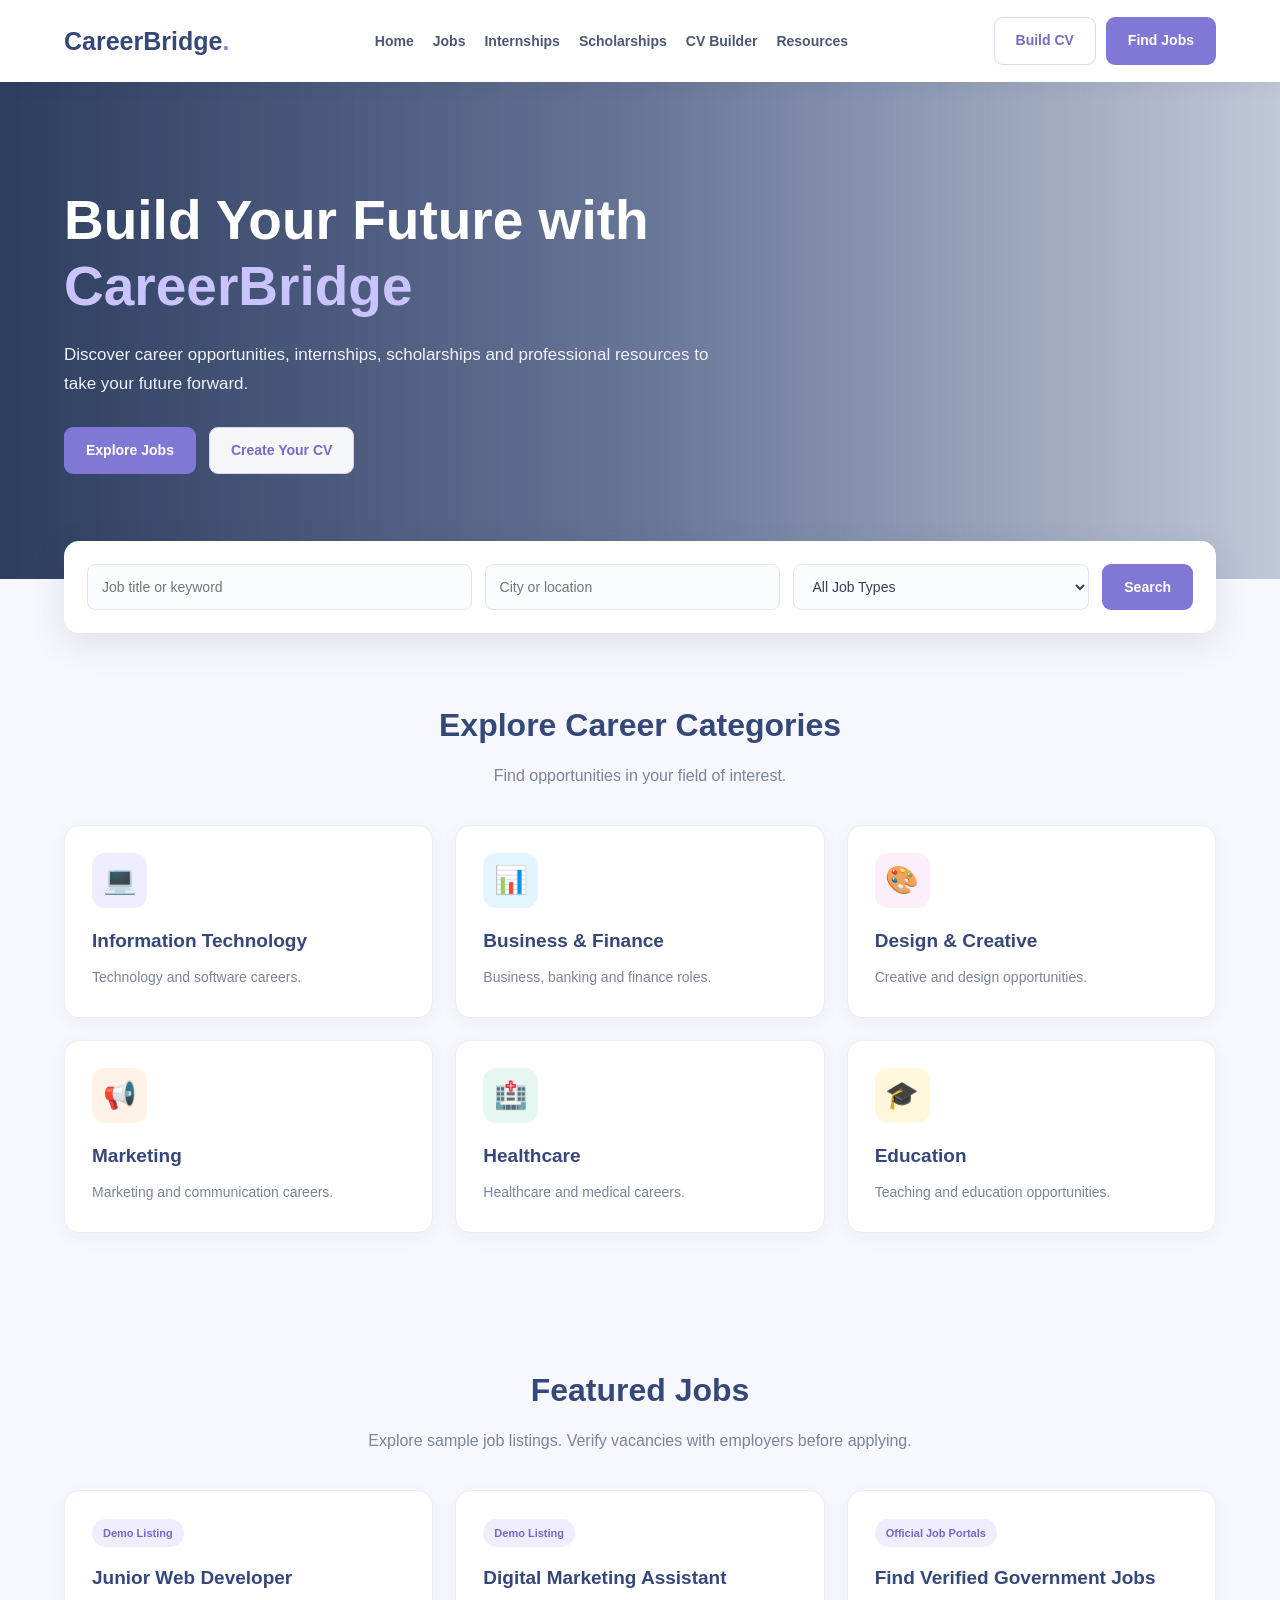
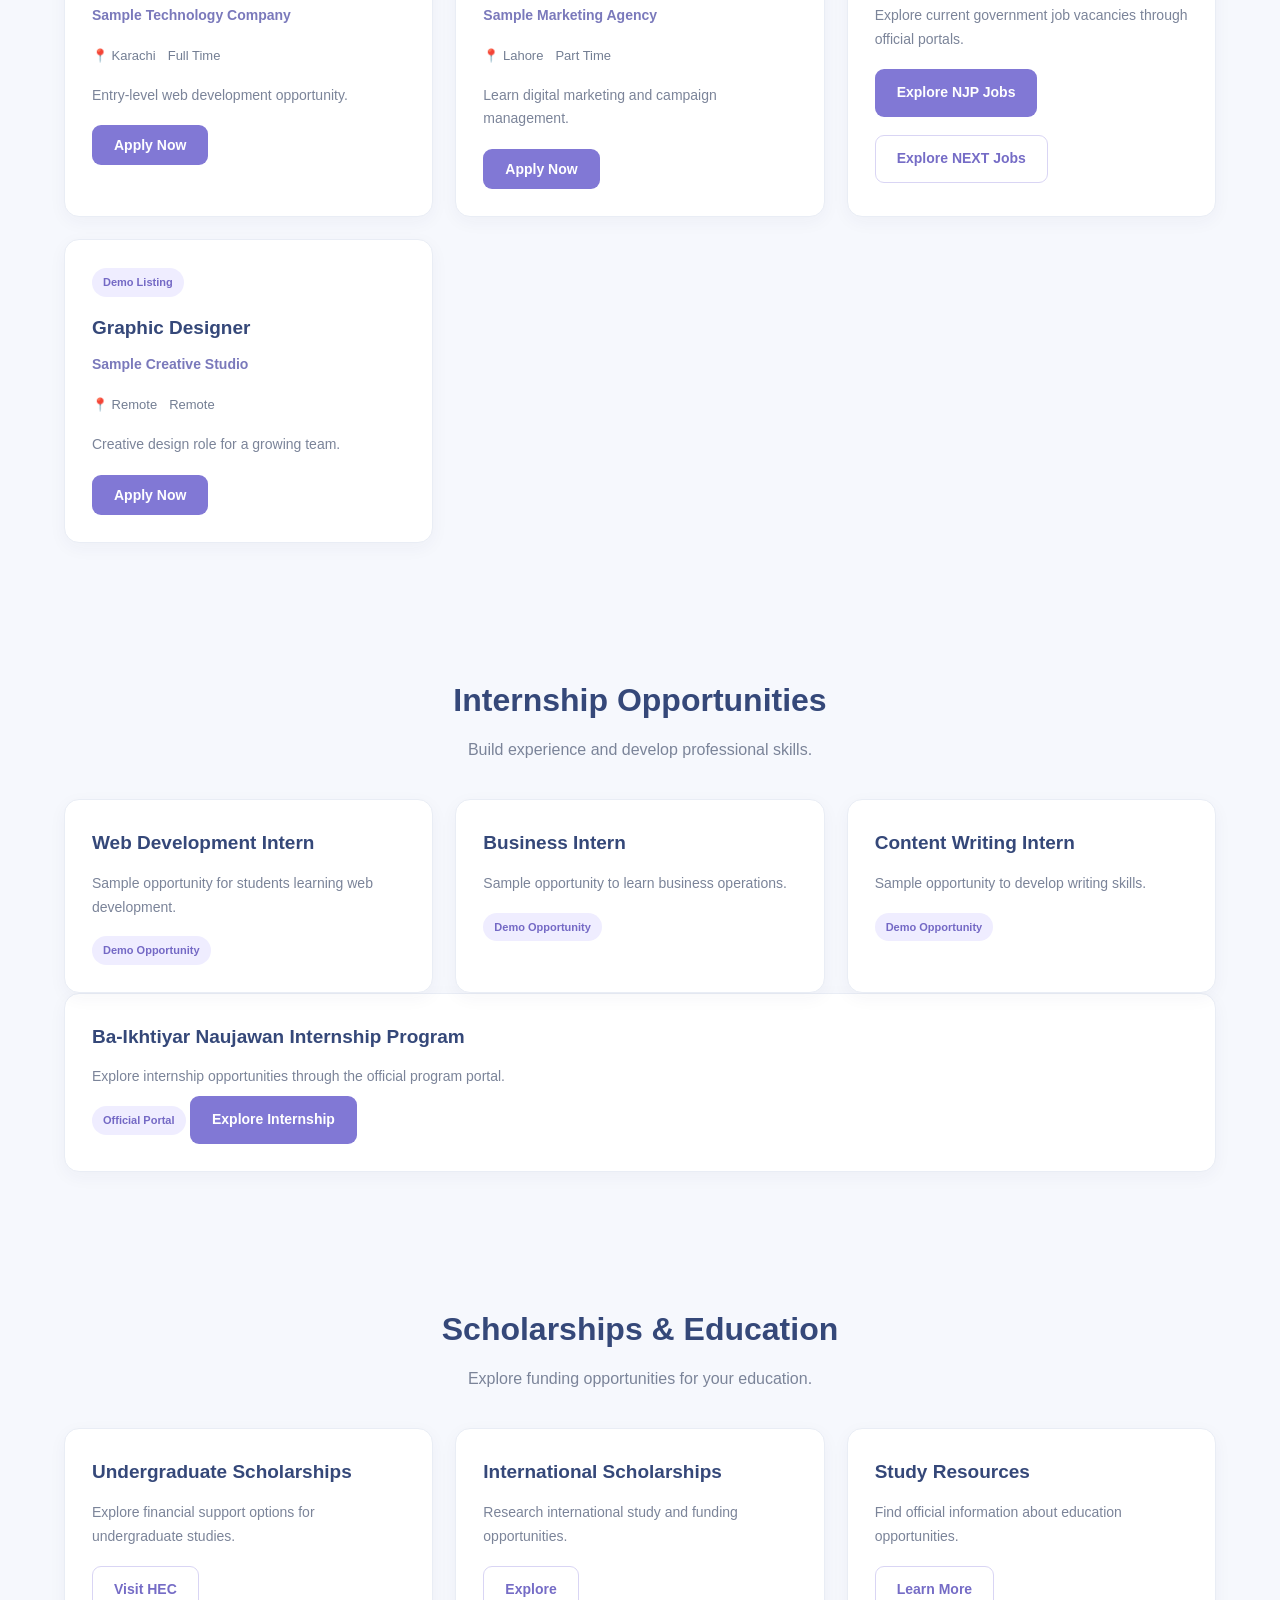
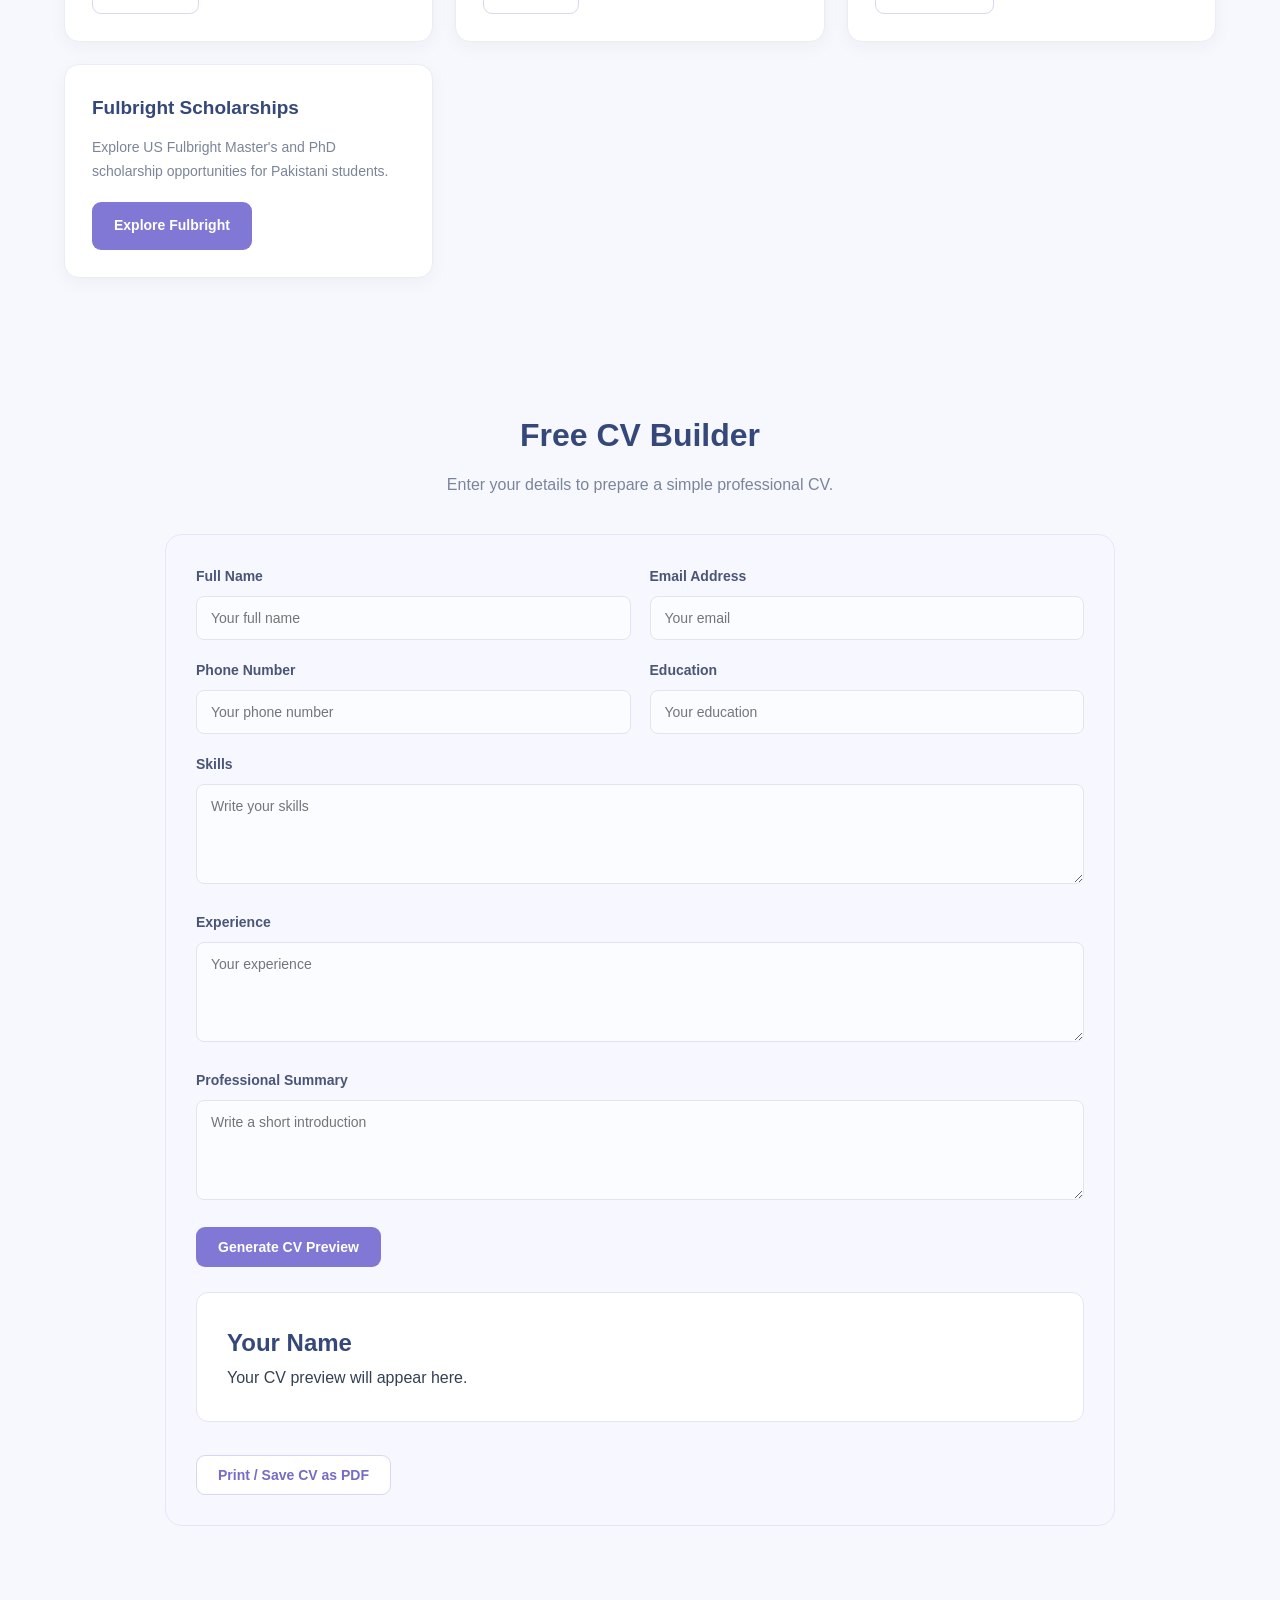
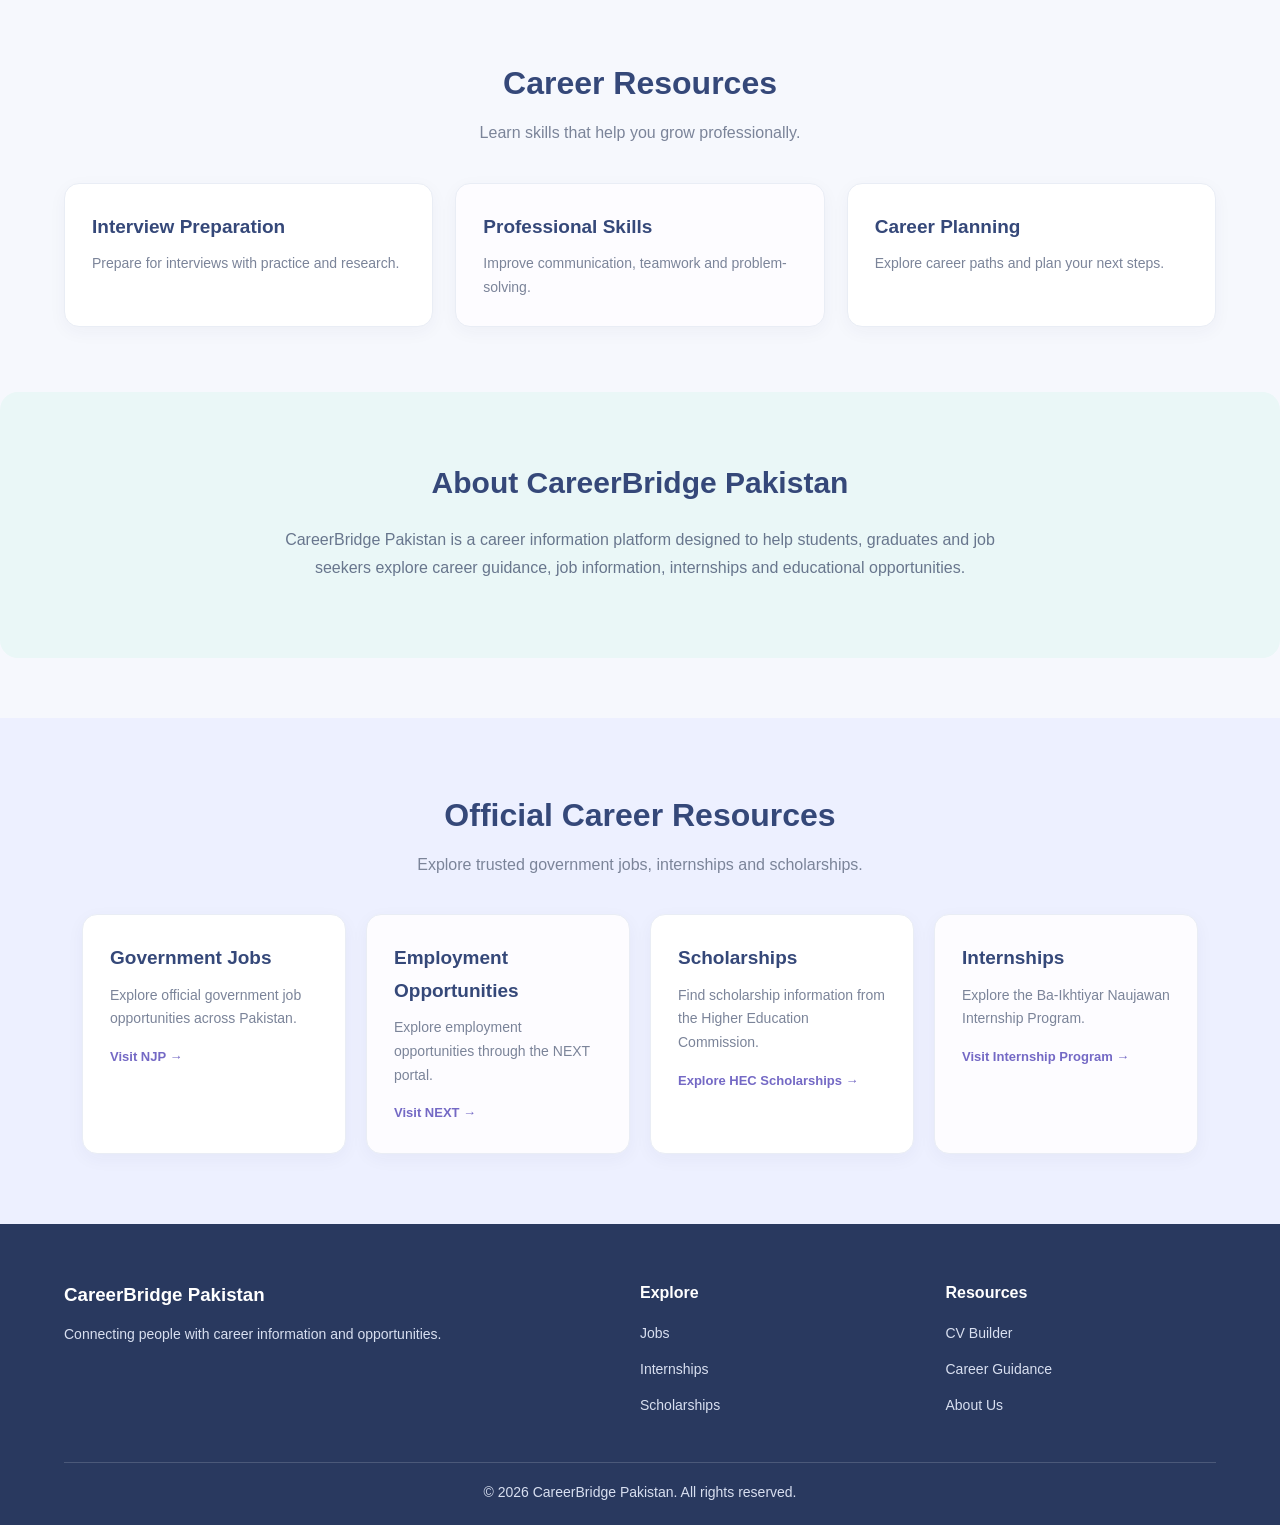
==== index.html @ 65361b35 "Add Fulbright scholarship card" ====
<!DOCTYPE html>
<html lang="en">
<head>
    <meta charset="UTF-8">
    <meta name="viewport" content="width=device-width, initial-scale=1.0">
    <meta name="description" content="CareerBridge Pakistan helps students and job seekers discover jobs, internships, scholarships and career resources.">
    <title>CareerBridge Pakistan | Build Your Future</title>
    <link rel="stylesheet" href="style.css">
</head>
<body>

    <!-- NAVBAR -->
    <header class="navbar">
        <div class="container">
            <a href="#" class="logo">CareerBridge<span>.</span></a>
            <button class="menu-toggle" type="button" aria-label="Toggle navigation">☰</button>

            <nav>
                <ul class="nav-links">
                    <li><a href="#home">Home</a></li>
                    <li><a href="#jobs">Jobs</a></li>
                    <li><a href="#internships">Internships</a></li>
                    <li><a href="#scholarships">Scholarships</a></li>
                    <li><a href="#cv">CV Builder</a></li>
                    <li><a href="#resources">Resources</a></li>
                </ul>
            </nav>

            <div class="nav-buttons">
                <a href="#cv" class="btn btn-outline">Build CV</a>
                <a href="#jobs" class="btn btn-primary">Find Jobs</a>
            </div>
        </div>
    </header>

    <main>
        <!-- HERO -->
        <section class="hero" id="home">
            <div class="container">
                <h1>Build Your Future with <span>CareerBridge</span></h1>
                <p>
                    Discover career opportunities, internships, scholarships
                    and professional resources to take your future forward.
                </p>
                <div class="hero-buttons">
                    <a href="#jobs" class="btn btn-primary">Explore Jobs</a>
                    <a href="#cv" class="btn btn-outline">Create Your CV</a>
                </div>
            </div>
        </section>

        <!-- SEARCH -->
        <section class="search-section">
            <div class="container">
                <form class="search-box" id="jobSearchForm">
                    <input type="text" id="jobSearch" placeholder="Job title or keyword">
                    <input type="text" id="locationSearch" placeholder="City or location">
                    <select id="jobType">
                        <option value="">All Job Types</option>
                        <option value="Full Time">Full Time</option>
                        <option value="Part Time">Part Time</option>
                        <option value="Remote">Remote</option>
                        <option value="Internship">Internship</option>
                    </select>
                    <button type="submit" class="btn btn-primary">Search</button>
                </form>
            </div>
        </section>

        <!-- CATEGORIES -->
        <section class="section" id="categories">
            <div class="container">
                <div class="section-title">
                    <h2>Explore Career Categories</h2>
                    <p>Find opportunities in your field of interest.</p>
                </div>
                <div class="category-grid">
                    <div class="card category-card">
                        <div class="card-icon">💻</div>
                        <h3>Information Technology</h3>
                        <p>Technology and software careers.</p>
                    </div>
                    <div class="card category-card">
                        <div class="card-icon">📊</div>
                        <h3>Business &amp; Finance</h3>
                        <p>Business, banking and finance roles.</p>
                    </div>
                    <div class="card category-card">
                        <div class="card-icon">🎨</div>
                        <h3>Design &amp; Creative</h3>
                        <p>Creative and design opportunities.</p>
                    </div>
                    <div class="card category-card">
                        <div class="card-icon">📢</div>
                        <h3>Marketing</h3>
                        <p>Marketing and communication careers.</p>
                    </div>
                    <div class="card category-card">
                        <div class="card-icon">🏥</div>
                        <h3>Healthcare</h3>
                        <p>Healthcare and medical careers.</p>
                    </div>
                    <div class="card category-card">
                        <div class="card-icon">🎓</div>
                        <h3>Education</h3>
                        <p>Teaching and education opportunities.</p>
                    </div>
                </div>
            </div>
        </section>

        <!-- JOBS -->
        <section class="section" id="jobs">
            <div class="container">
                <div class="section-title">
                    <h2>Featured Jobs</h2>
                    <p>Explore sample job listings. Verify vacancies with employers before applying.</p>
                </div>
                <div class="jobs-grid" id="jobsGrid">
                    <article class="job-card">
                        <span class="job-tag">Demo Listing</span>
                        <h3>Junior Web Developer</h3>
                        <p class="job-company">Sample Technology Company</p>
                        <div class="job-details">
                            <span>📍 Karachi</span>
                            <span>Full Time</span>
                        </div>
                        <p>Entry-level web development opportunity.</p>
                        <button class="btn btn-primary apply-btn" type="button" data-job="Junior Web Developer">Apply Now</button>
                    </article>

                    <article class="job-card">
                        <span class="job-tag">Demo Listing</span>
                        <h3>Digital Marketing Assistant</h3>
                        <p class="job-company">Sample Marketing Agency</p>
                        <div class="job-details">
                            <span>📍 Lahore</span>
                            <span>Part Time</span>
                        </div>
                        <p>Learn digital marketing and campaign management.</p>
                        <button class="btn btn-primary apply-btn" type="button" data-job="Digital Marketing Assistant">Apply Now</button>
                    </article>
<article class="job-card">
    <span class="job-tag">Official Job Portals</span>
    <h3>Find Verified Government Jobs</h3>
    <p>Explore current government job vacancies through official portals.</p>
    <a href="https://njp.gov.pk/" target="_blank" rel="noopener noreferrer" class="btn btn-primary">Explore NJP Jobs</a>
    <a href="https://jobs.gov.pk/" target="_blank" rel="noopener noreferrer" class="btn btn-outline">Explore NEXT Jobs</a>
</article>
                    <article class="job-card">
                        <span class="job-tag">Demo Listing</span>
                        <h3>Graphic Designer</h3>
                        <p class="job-company">Sample Creative Studio</p>
                        <div class="job-details">
                            <span>📍 Remote</span>
                            <span>Remote</span>
                        </div>
                        <p>Creative design role for a growing team.</p>
                        <button class="btn btn-primary apply-btn" type="button" data-job="Graphic Designer">Apply Now</button>
                    </article>
                </div>
            </div>
        </section>

        <!-- INTERNSHIPS -->
        <section class="section" id="internships">
            <div class="container">
                <div class="section-title">
                    <h2>Internship Opportunities</h2>
                    <p>Build experience and develop professional skills.</p>
                </div>
                <div class="internship-grid">
                    <article class="internship-card">
                        <h3>Web Development Intern</h3>
                        <p>Sample opportunity for students learning web development.</p>
                        <span class="job-tag">Demo Opportunity</span>
                    </article>
                    <article class="internship-card">
                        <h3>Business Intern</h3>
                        <p>Sample opportunity to learn business operations.</p>
                        <span class="job-tag">Demo Opportunity</span>
                    </article>
                    <article class="internship-card">
                        <h3>Content Writing Intern</h3>
                        <p>Sample opportunity to develop writing skills.</p>
                        <span class="job-tag">Demo Opportunity</span>
                    </article>
                </div>
                <article class="internship-card">
    <h3>Ba-Ikhtiyar Naujawan Internship Program</h3>
    <p>Explore internship opportunities through the official program portal.</p>
    <span class="job-tag">Official Portal</span>
    <a href="https://bnip.gov.pk/" target="_blank" rel="noopener noreferrer" class="btn btn-primary">Explore Internship</a>
</article>
            </div>
        </section>

        <!-- SCHOLARSHIPS -->
        <section class="section" id="scholarships">
            <div class="container">
                <div class="section-title">
                    <h2>Scholarships &amp; Education</h2>
                    <p>Explore funding opportunities for your education.</p>
                </div>
                <div class="scholarship-grid">
                    <article class="scholarship-card">
                        <h3>Undergraduate Scholarships</h3>
                        <p>Explore financial support options for undergraduate studies.</p>
                        <a href="https://www.hec.gov.pk/english/scholarships/Pages/default.aspx" target="_blank" rel="noopener noreferrer" class="btn btn-outline">Visit HEC</a>
                    </article>
                    <article class="scholarship-card">
                        <h3>International Scholarships</h3>
                        <p>Research international study and funding opportunities.</p>
                        <a href="https://www.studyinjapan.go.jp/" target="_blank" rel="noopener noreferrer" class="btn btn-outline">Explore</a>
                    </article>
                    <article class="scholarship-card">
                        <h3>Study Resources</h3>
                        <p>Find official information about education opportunities.</p>
                        <a href="https://www.britishcouncil.pk/" target="_blank" rel="noopener noreferrer" class="btn btn-outline">Learn More</a>
                    </article>
                    <article class="scholarship-card">
    <h3>Fulbright Scholarships</h3>
    <p>Explore US Fulbright Master's and PhD scholarship opportunities for Pakistani students.</p>
    <a href="https://usefp.org/" target="_blank" rel="noopener noreferrer" class="btn btn-primary">Explore Fulbright</a>
</article>
                </div>
            </div>
        </section>

        <!-- CV BUILDER -->
        <section class="section" id="cv">
            <div class="container">
                <div class="section-title">
                    <h2>Free CV Builder</h2>
                    <p>Enter your details to prepare a simple professional CV.</p>
                </div>
                <div class="cv-builder">
                    <form id="cvForm" class="cv-form">
                        <div class="form-group">
                            <label for="cvName">Full Name</label>
                            <input type="text" id="cvName" placeholder="Your full name">
                        </div>
                        <div class="form-group">
                            <label for="cvEmail">Email Address</label>
                            <input type="email" id="cvEmail" placeholder="Your email">
                        </div>
                        <div class="form-group">
                            <label for="cvPhone">Phone Number</label>
                            <input type="tel" id="cvPhone" placeholder="Your phone number">
                        </div>
                        <div class="form-group">
                            <label for="cvEducation">Education</label>
                            <input type="text" id="cvEducation" placeholder="Your education">
                        </div>
                        <div class="form-group full-width">
                            <label for="cvSkills">Skills</label>
                            <textarea id="cvSkills" placeholder="Write your skills"></textarea>
                        </div>
                        <div class="form-group full-width">
                            <label for="cvExperience">Experience</label>
                            <textarea id="cvExperience" placeholder="Your experience"></textarea>
                        </div>
                        <div class="form-group full-width">
                            <label for="cvSummary">Professional Summary</label>
                            <textarea id="cvSummary" placeholder="Write a short introduction"></textarea>
                        </div>
                        <div class="form-group full-width">
                            <button type="submit" class="btn btn-primary">Generate CV Preview</button>
                        </div>
                    </form>

                    <div class="cv-preview" id="cvPreview">
                        <h2>Your Name</h2>
                        <p>Your CV preview will appear here.</p>
                    </div>
                    <button type="button" class="btn btn-outline" id="printCV">Print / Save CV as PDF</button>
                </div>
            </div>
        </section>

        <!-- CAREER RESOURCES -->
        <section class="section" id="resources">
            <div class="container">
                <div class="section-title">
                    <h2>Career Resources</h2>
                    <p>Learn skills that help you grow professionally.</p>
                </div>
                <div class="resource-grid">
                    <article class="resource-card">
                        <h3>Interview Preparation</h3>
                        <p>Prepare for interviews with practice and research.</p>
                    </article>
                    <article class="resource-card">
                        <h3>Professional Skills</h3>
                        <p>Improve communication, teamwork and problem-solving.</p>
                    </article>
                    <article class="resource-card">
                        <h3>Career Planning</h3>
                        <p>Explore career paths and plan your next steps.</p>
                    </article>
                </div>
            </div>
        </section>

        <!-- ABOUT -->
        <section class="section about-section" id="about">
            <div class="container">
                <div class="about-content">
                    <h2>About CareerBridge Pakistan</h2>
                    <p>
                        CareerBridge Pakistan is a career information platform
                        designed to help students, graduates and job seekers
                        explore career guidance, job information, internships
                        and educational opportunities.
                    </p>
                </div>
            </div>
        </section>

        <!-- OFFICIAL CAREER RESOURCES -->
        <section class="section official-resources" id="official-resources">
            <div class="container">
                <div class="section-title">
                    <h2>Official Career Resources</h2>
                    <p>Explore trusted government jobs, internships and scholarships.</p>
                </div>
                <div class="resources-grid">
                    <article class="resource-card">
                        <h3>Government Jobs</h3>
                        <p>Explore official government job opportunities across Pakistan.</p>
                        <a href="https://njp.gov.pk/" target="_blank" rel="noopener noreferrer">Visit NJP →</a>
                    </article>
                    <article class="resource-card">
                        <h3>Employment Opportunities</h3>
                        <p>Explore employment opportunities through the NEXT portal.</p>
                        <a href="https://jobs.gov.pk/" target="_blank" rel="noopener noreferrer">Visit NEXT →</a>
                    </article>
                    <article class="resource-card">
                        <h3>Scholarships</h3>
                        <p>Find scholarship information from the Higher Education Commission.</p>
                        <a href="https://www.hec.gov.pk/english/scholarships/Pages/default.aspx" target="_blank" rel="noopener noreferrer">Explore HEC Scholarships →</a>
                    </article>
                    <article class="resource-card">
                        <h3>Internships</h3>
                        <p>Explore the Ba-Ikhtiyar Naujawan Internship Program.</p>
                        <a href="https://bnip.gov.pk/" target="_blank" rel="noopener noreferrer">Visit Internship Program →</a>
                    </article>
                </div>
            </div>
        </section>
    </main>

    <!-- APPLICATION MODAL -->
    <div class="modal" id="applicationModal">
        <div class="modal-content">
            <button class="modal-close" id="closeModal" type="button" aria-label="Close">&times;</button>
            <h2>Job Application</h2>
            <p id="selectedJob">Selected position</p>
            <form id="applicationForm">
                <div class="form-group">
                    <label for="applicantName">Your Name</label>
                    <input type="text" id="applicantName" required>
                </div>
                <div class="form-group">
                    <label for="applicantEmail">Email Address</label>
                    <input type="email" id="applicantEmail" required>
                </div>
                <button type="submit" class="btn btn-primary">Submit Demo Application</button>
            </form>
            <p id="applicationMessage"></p>
        </div>
    </div>

    <!-- FOOTER -->
    <footer class="footer">
        <div class="container">
            <div class="footer-grid">
                <div>
                    <h3>CareerBridge Pakistan</h3>
                    <p>Connecting people with career information and opportunities.</p>
                </div>
                <div>
                    <h4>Explore</h4>
                    <ul class="footer-links">
                        <li><a href="#jobs">Jobs</a></li>
                        <li><a href="#internships">Internships</a></li>
                        <li><a href="#scholarships">Scholarships</a></li>
                    </ul>
                </div>
                <div>
                    <h4>Resources</h4>
                    <ul class="footer-links">
                        <li><a href="#cv">CV Builder</a></li>
                        <li><a href="#resources">Career Guidance</a></li>
                        <li><a href="#about">About Us</a></li>
                    </ul>
                </div>
            </div>
            <div class="footer-bottom">
                <p>&copy; 2026 CareerBridge Pakistan. All rights reserved.</p>
            </div>
        </div>
    </footer>

    <script src="script.js"></script>
</body>
</html>
---- style.css ----
/* =====================================
   CAREERBRIDGE PAKISTAN
   PROFESSIONAL WEBSITE DESIGN
===================================== */

* {
    margin: 0;
    padding: 0;
    box-sizing: border-box;
}

html {
    scroll-behavior: smooth;
}

body {
    font-family: Arial, Helvetica, sans-serif;
    background: #f6f8fd;
    color: #344054;
    line-height: 1.7;
}

a {
    text-decoration: none;
}

.container {
    width: 90%;
    max-width: 1180px;
    margin: auto;
}

/* NAVIGATION */

.navbar {
    background: #ffffff;
    padding: 17px 0;
    box-shadow: 0 3px 18px rgba(40, 55, 90, 0.07);
    position: sticky;
    top: 0;
    z-index: 100;
}

.navbar .container {
    display: flex;
    align-items: center;
    justify-content: space-between;
    gap: 20px;
}

.logo {
    color: #354879;
    font-size: 25px;
    font-weight: 800;
    white-space: nowrap;
}

.logo span {
    color: #8b83df;
}

.nav-links {
    display: flex;
    align-items: center;
    list-style: none;
    gap: 19px;
}

.nav-links a {
    color: #4b5875;
    font-size: 14px;
    font-weight: 600;
}

.nav-links a:hover {
    color: #8176d5;
}

.nav-buttons {
    display: flex;
    gap: 10px;
}

.menu-toggle {
    display: none;
    border: none;
    background: #efedff;
    color: #514c9a;
    padding: 9px 13px;
    border-radius: 8px;
    font-size: 22px;
}

/* BUTTONS */

.btn {
    display: inline-block;
    padding: 11px 21px;
    border-radius: 9px;
    font-size: 14px;
    font-weight: 700;
    cursor: pointer;
    border: 1px solid transparent;
    transition: 0.25s;
}

.btn-primary {
    background: #8178d5;
    color: white;
}

.btn-primary:hover {
    background: #6d63bd;
    transform: translateY(-2px);
}

.btn-outline {
    background: white;
    color: #756cc6;
    border-color: #d9d5f4;
}

.btn-outline:hover {
    background: #f0efff;
}

/* HERO WITH PHOTO */

.hero {
    padding: 105px 0;
    background:
        linear-gradient(90deg,
        rgba(25, 43, 79, 0.91),
        rgba(48, 66, 112, 0.72),
        rgba(70, 89, 132, 0.30)),
        url("https://images.unsplash.com/photo-1521737711867-e3b97375f902?auto=format&fit=crop&w=1800&q=85");

    background-size: cover;
    background-position: center;
    color: white;
}

.hero .container {
    text-align: left;
}

.hero h1 {
    max-width: 720px;
    color: white;
    font-size: clamp(34px, 5vw, 55px);
    line-height: 1.2;
    margin-bottom: 22px;
}

.hero h1 span {
    color: #c9c4ff;
}

.hero p {
    max-width: 650px;
    color: #f0f2fa;
    font-size: 17px;
    margin-bottom: 28px;
}

.hero-buttons {
    display: flex;
    flex-wrap: wrap;
    gap: 13px;
}

.hero-buttons .btn-outline {
    background: rgba(255,255,255,0.95);
}

/* SEARCH BAR */

.search-section {
    position: relative;
    z-index: 2;
    margin-top: -38px;
}

.search-box {
    background: white;
    padding: 23px;
    border-radius: 15px;
    display: grid;
    grid-template-columns: 1.3fr 1fr 1fr auto;
    gap: 13px;
    box-shadow: 0 10px 35px rgba(40, 55, 90, 0.12);
}

.search-box input,
.search-box select {
    min-width: 0;
}

input,
select,
textarea {
    width: 100%;
    padding: 13px 14px;
    border: 1px solid #e0e5ef;
    border-radius: 8px;
    background: #fbfcff;
    color: #344054;
    font-size: 14px;
    font-family: inherit;
}

input:focus,
select:focus,
textarea:focus {
    outline: none;
    border-color: #9188dc;
    box-shadow: 0 0 0 3px #eeedff;
}

/* GENERAL SECTIONS */

.section {
    padding: 65px 0;
}

.section-title {
    text-align: center;
    margin-bottom: 36px;
}

.section-title h2 {
    color: #354879;
    font-size: 32px;
    margin-bottom: 9px;
}

.section-title p {
    color: #7b8499;
}

/* CATEGORIES */

.category-grid {
    display: grid;
    grid-template-columns: repeat(3, 1fr);
    gap: 22px;
}

.card {
    background: white;
    border: 1px solid #e9edf5;
    border-radius: 15px;
    padding: 27px;
    box-shadow: 0 5px 18px rgba(40,55,90,0.045);
    transition: 0.25s;
}

.category-card:hover,
.job-card:hover,
.internship-card:hover,
.scholarship-card:hover,
.resource-card:hover {
    transform: translateY(-5px);
    box-shadow: 0 12px 28px rgba(55, 68, 110, 0.11);
}

.card-icon {
    width: 55px;
    height: 55px;
    display: flex;
    align-items: center;
    justify-content: center;
    background: #efedff;
    border-radius: 13px;
    font-size: 27px;
    margin-bottom: 17px;
}

.category-card:nth-child(2) .card-icon {
    background: #e5f5ff;
}

.category-card:nth-child(3) .card-icon {
    background: #fceefa;
}

.category-card:nth-child(4) .card-icon {
    background: #fff2e6;
}

.category-card:nth-child(5) .card-icon {
    background: #e6f8f1;
}

.category-card:nth-child(6) .card-icon {
    background: #fff8dc;
}

.category-card h3,
.job-card h3,
.internship-card h3,
.scholarship-card h3,
.resource-card h3 {
    color: #354879;
    font-size: 19px;
    margin-bottom: 9px;
}

.category-card p,
.job-card p,
.internship-card p,
.scholarship-card p,
.resource-card p {
    color: #7b8499;
    font-size: 14px;
}

/* JOB CARDS */

.jobs-grid {
    display: grid;
    grid-template-columns: repeat(3, 1fr);
    gap: 22px;
}

.job-card,
.internship-card,
.scholarship-card,
.resource-card {
    background: white;
    border: 1px solid #e9edf5;
    border-radius: 15px;
    padding: 27px;
    box-shadow: 0 5px 18px rgba(40,55,90,0.045);
    transition: 0.25s;
}

.job-card h3 {
    margin-top: 15px;
}

.job-company {
    font-weight: bold;
    color: #7a79bb !important;
}

.job-details {
    display: flex;
    flex-wrap: wrap;
    gap: 12px;
    margin: 17px 0;
    color: #737e93;
    font-size: 13px;
}

.job-card .btn {
    margin-top: 18px;
}

.job-tag {
    display: inline-block;
    background: #efedff;
    color: #7469c5;
    padding: 5px 11px;
    border-radius: 20px;
    font-size: 11px;
    font-weight: bold;
}

/* INTERNSHIPS */

.internship-grid,
.scholarship-grid,
.resource-grid {
    display: grid;
    grid-template-columns: repeat(3, 1fr);
    gap: 22px;
}

.internship-card .job-tag {
    margin-top: 17px;
}

.internship-card h3,
.scholarship-card h3 {
    margin-bottom: 12px;
}

.scholarship-card .btn {
    margin-top: 18px;
}

/* CV BUILDER */

.cv-builder {
    max-width: 950px;
    margin: auto;
    padding: 30px;
    background: #f7f7ff;
    border: 1px solid #e7e5fa;
    border-radius: 17px;
}

.cv-form {
    display: grid;
    grid-template-columns: 1fr 1fr;
    gap: 19px;
}

.form-group {
    text-align: left;
}

.form-group label {
    display: block;
    color: #4a5675;
    font-size: 14px;
    font-weight: bold;
    margin-bottom: 7px;
}

.full-width {
    grid-column: 1 / -1;
}

.cv-form textarea {
    min-height: 100px;
    resize: vertical;
}

.cv-preview {
    background: white;
    border: 1px solid #e3e6ef;
    padding: 30px;
    margin: 25px 0;
    border-radius: 12px;
    text-align: left;
    min-height: 120px;
}

.cv-preview h2 {
    color: #354879;
}

#printCV {
    margin-top: 8px;
}

/* OFFICIAL RESOURCES */

.official-resources {
    background: #edf0ff;
    padding: 70px 20px;
    margin-top: 40px;
}

.section-heading {
    text-align: center;
    margin-bottom: 35px;
}

.section-heading h2 {
    color: #354879;
    font-size: 32px;
}

.section-heading p {
    color: #7b8499;
}

.resources-grid {
    display: grid;
    grid-template-columns: repeat(4, 1fr);
    gap: 20px;
    max-width: 1150px;
    margin: auto;
}

.resource-card {
    text-align: left;
    background: white;
}

.resource-card:nth-child(even) {
    background: #fdfcff;
}

.resource-card a {
    display: inline-block;
    margin-top: 15px;
    color: #7469c5;
    font-weight: bold;
    font-size: 13px;
}

/* ABOUT */

.about-section {
    background: #eaf7f7;
    border-radius: 18px;
    margin-bottom: 60px;
}

.about-content {
    max-width: 750px;
    margin: auto;
    text-align: center;
}

.about-content h2 {
    color: #354879;
    margin-bottom: 18px;
    font-size: 30px;
}

.about-content p {
    color: #68768d;
    margin-bottom: 12px;
}

/* APPLICATION MODAL */

.modal {
    display: none;
    position: fixed;
    inset: 0;
    z-index: 200;
    background: rgba(25, 35, 65, 0.65);
    padding: 20px;
    align-items: center;
    justify-content: center;
}

.modal-content {
    position: relative;
    width: 100%;
    max-width: 480px;
    background: white;
    padding: 35px;
    border-radius: 16px;
    text-align: left;
    box-shadow: 0 15px 40px rgba(0,0,0,0.15);
}

.modal-content h2 {
    color: #354879;
    margin-bottom: 10px;
}

.modal-close {
    position: absolute;
    right: 15px;
    top: 10px;
    background: #efedff;
    color: #514c9a;
    border: none;
    border-radius: 7px;
    padding: 4px 11px;
    font-size: 25px;
    cursor: pointer;
}

/* FOOTER */

.footer {
    background: #29395f;
    color: white;
    padding: 55px 0 20px;
}

.footer-grid {
    display: grid;
    grid-template-columns: 2fr 1fr 1fr;
    gap: 35px;
    text-align: left;
}

.footer h3,
.footer h4 {
    color: white;
    margin-bottom: 13px;
}

.footer p {
    color: #d8dff0;
    font-size: 14px;
}

.footer-links {
    list-style: none;
}

.footer-links li {
    margin-bottom: 9px;
}

.footer-links a {
    color: #d8dff0;
    font-size: 14px;
}

.footer-links a:hover {
    color: #c9c4ff;
}

.footer-bottom {
    border-top: 1px solid rgba(255,255,255,0.16);
    margin-top: 35px;
    padding-top: 18px;
    text-align: center;
}

/* RESPONSIVE DESIGN */

@media (max-width: 950px) {
    .navbar .container {
        flex-wrap: wrap;
    }

    .nav-links {
        gap: 11px;
    }

    .resources-grid {
        grid-template-columns: repeat(2, 1fr);
    }

    .category-grid,
    .jobs-grid,
    .internship-grid,
    .scholarship-grid,
    .resource-grid {
        grid-template-columns: repeat(2, 1fr);
    }
}

@media (max-width: 650px) {
    .navbar .container {
        justify-content: space-between;
    }

    .menu-toggle {
        display: block;
    }

    .navbar nav {
        display: none;
        width: 100%;
    }

    .navbar nav.active {
        display: block;
    }

    .nav-links {
        flex-direction: column;
        padding: 15px 0;
    }

    .nav-buttons {
        width: 100%;
        justify-content: center;
    }

    .hero {
        padding: 70px 0;
        background-position: center;
    }

    .hero .container {
        text-align: center;
    }

    .hero h1 {
        font-size: 35px;
    }

    .hero-buttons {
        justify-content: center;
    }

    .search-section {
        margin-top: 20px;
    }

    .search-box {
        grid-template-columns: 1fr;
    }

    .category-grid,
    .jobs-grid,
    .internship-grid,
    .scholarship-grid,
    .resource-grid,
    .resources-grid,
    .cv-form,
    .footer-grid {
        grid-template-columns: 1fr;
    }

    .cv-builder {
        padding: 18px;
    }

    .full-width {
        grid-column: auto;
    }

    .section {
        padding: 40px 0;
    }

    .section-title h2,
    .section-heading h2 {
        font-size: 26px;
    }

    .footer-grid {
        text-align: center;
    }
}

/* PRINT CV */

@media print {
    body * {
        visibility: hidden;
    }

    #cvPreview,
    #cvPreview * {
        visibility: visible;
    }

    #cvPreview {
        position: absolute;
        left: 0;
        top: 0;
        width: 100%;
        border: none;
    }
}
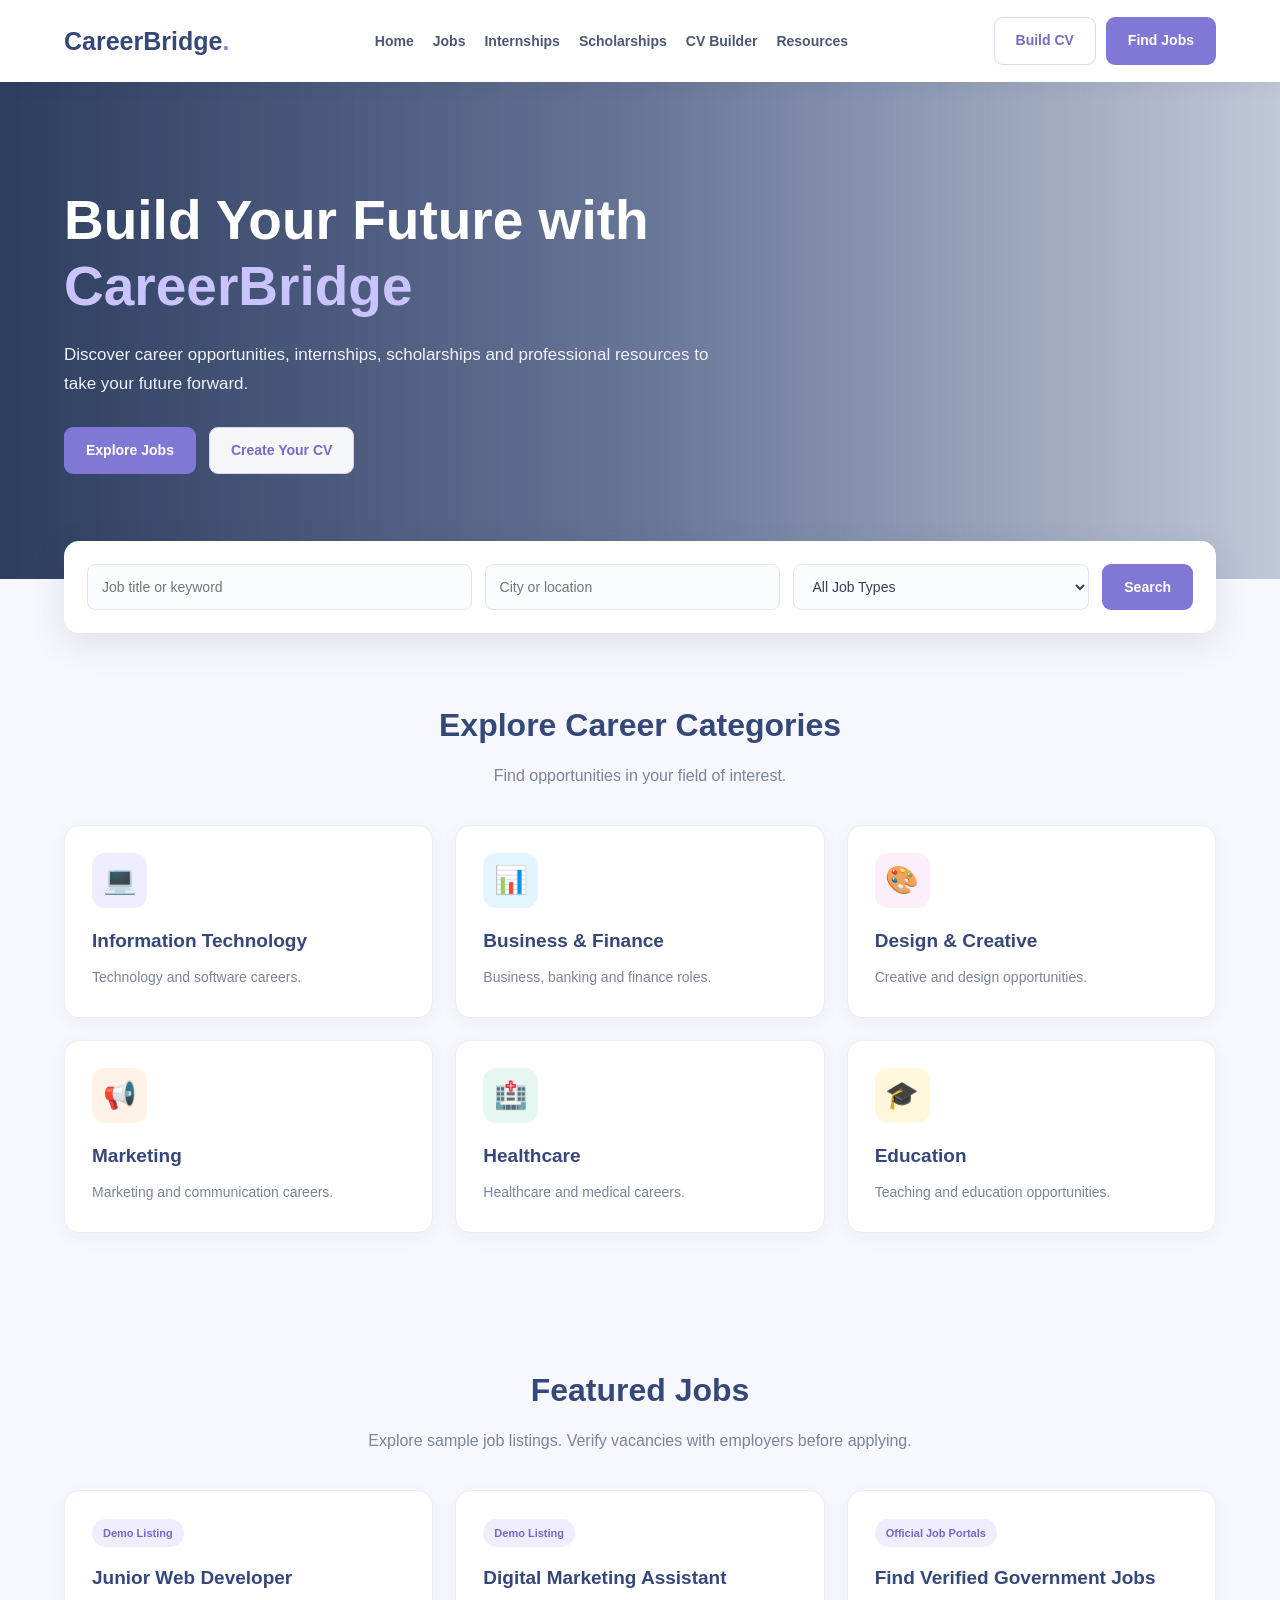
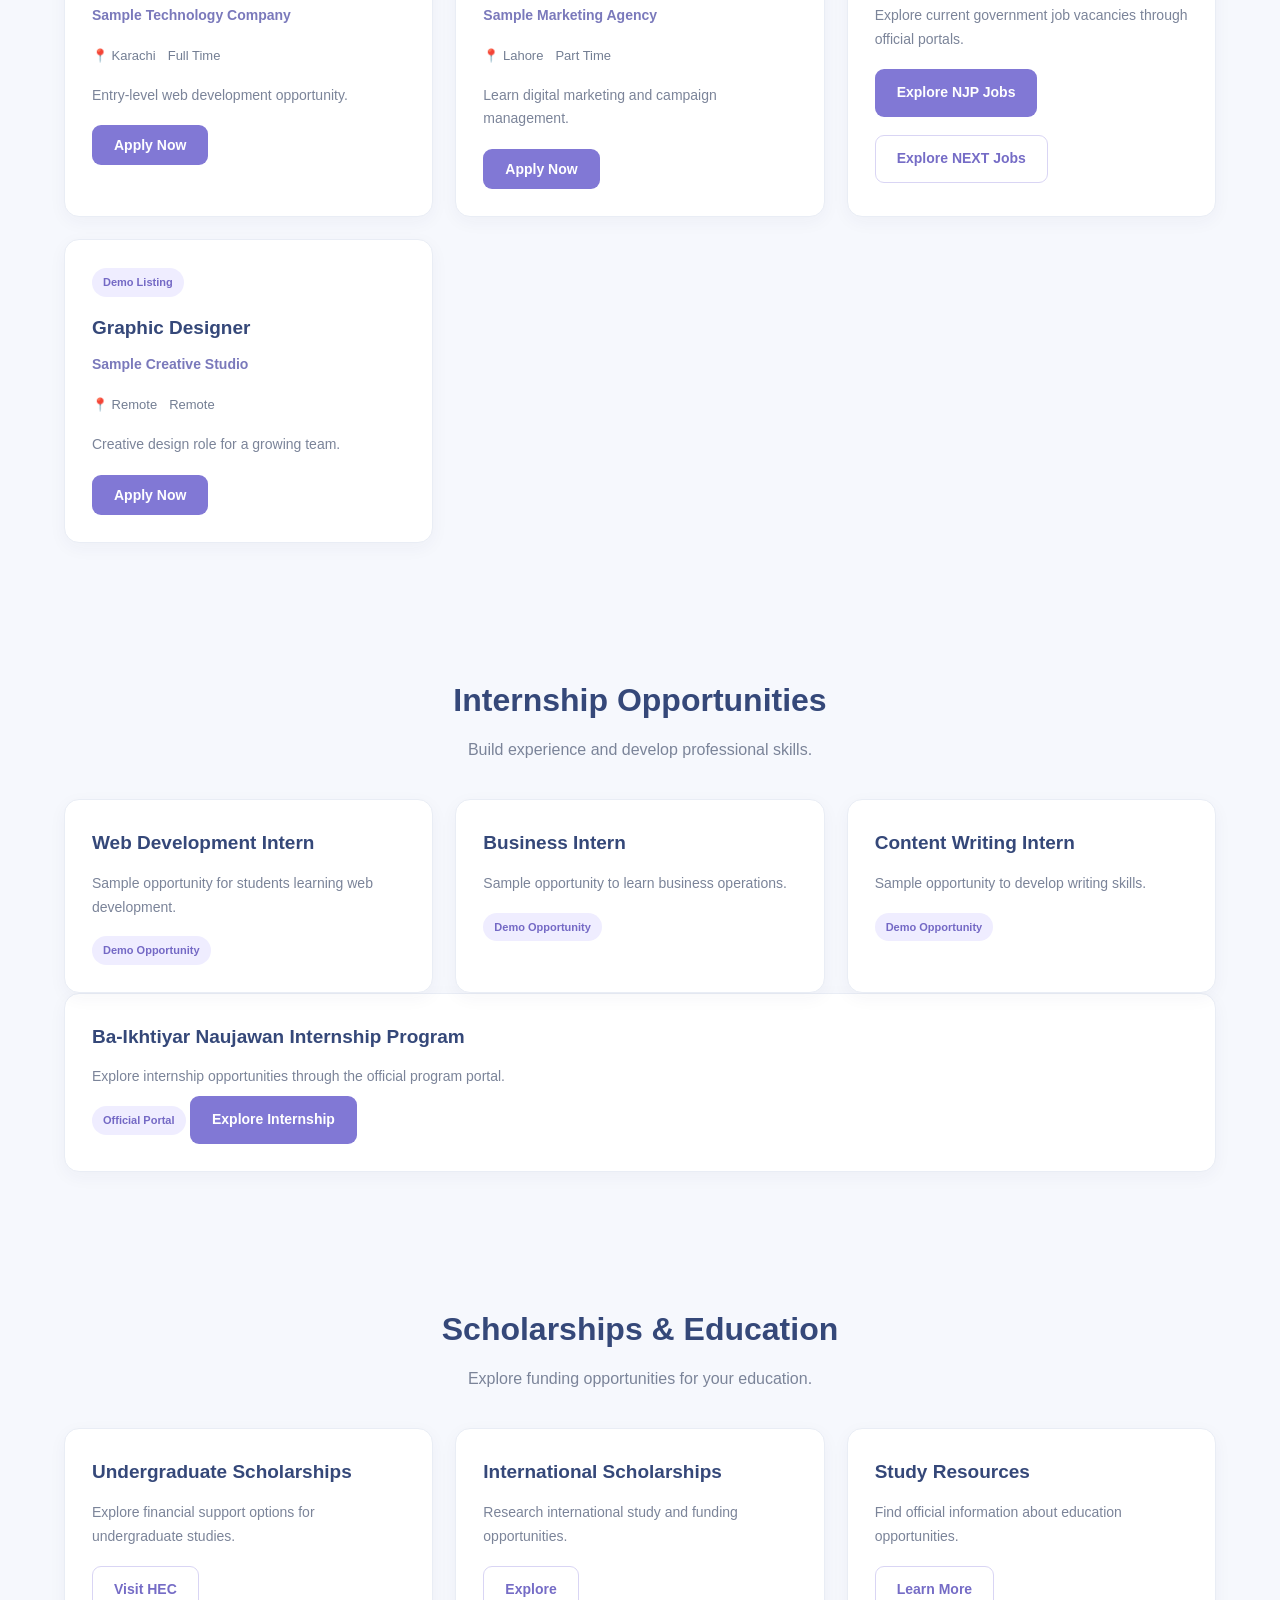
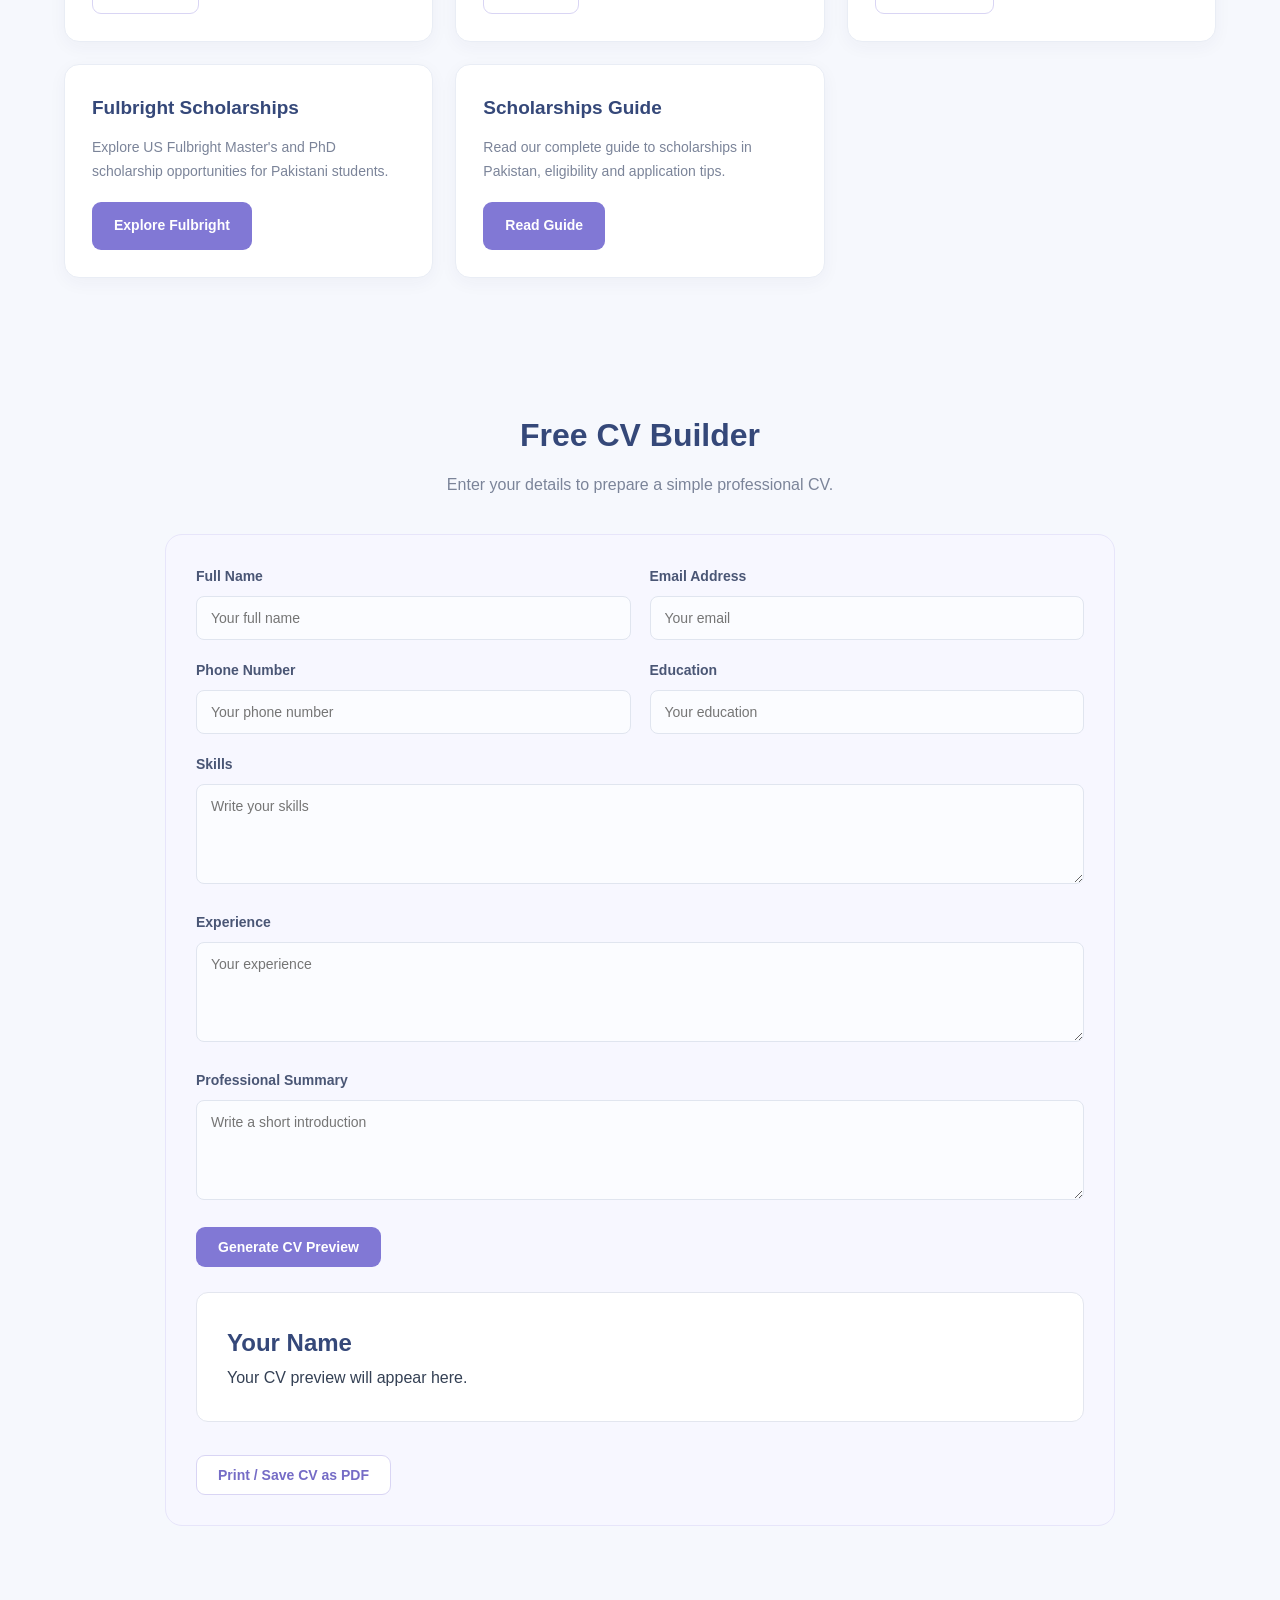
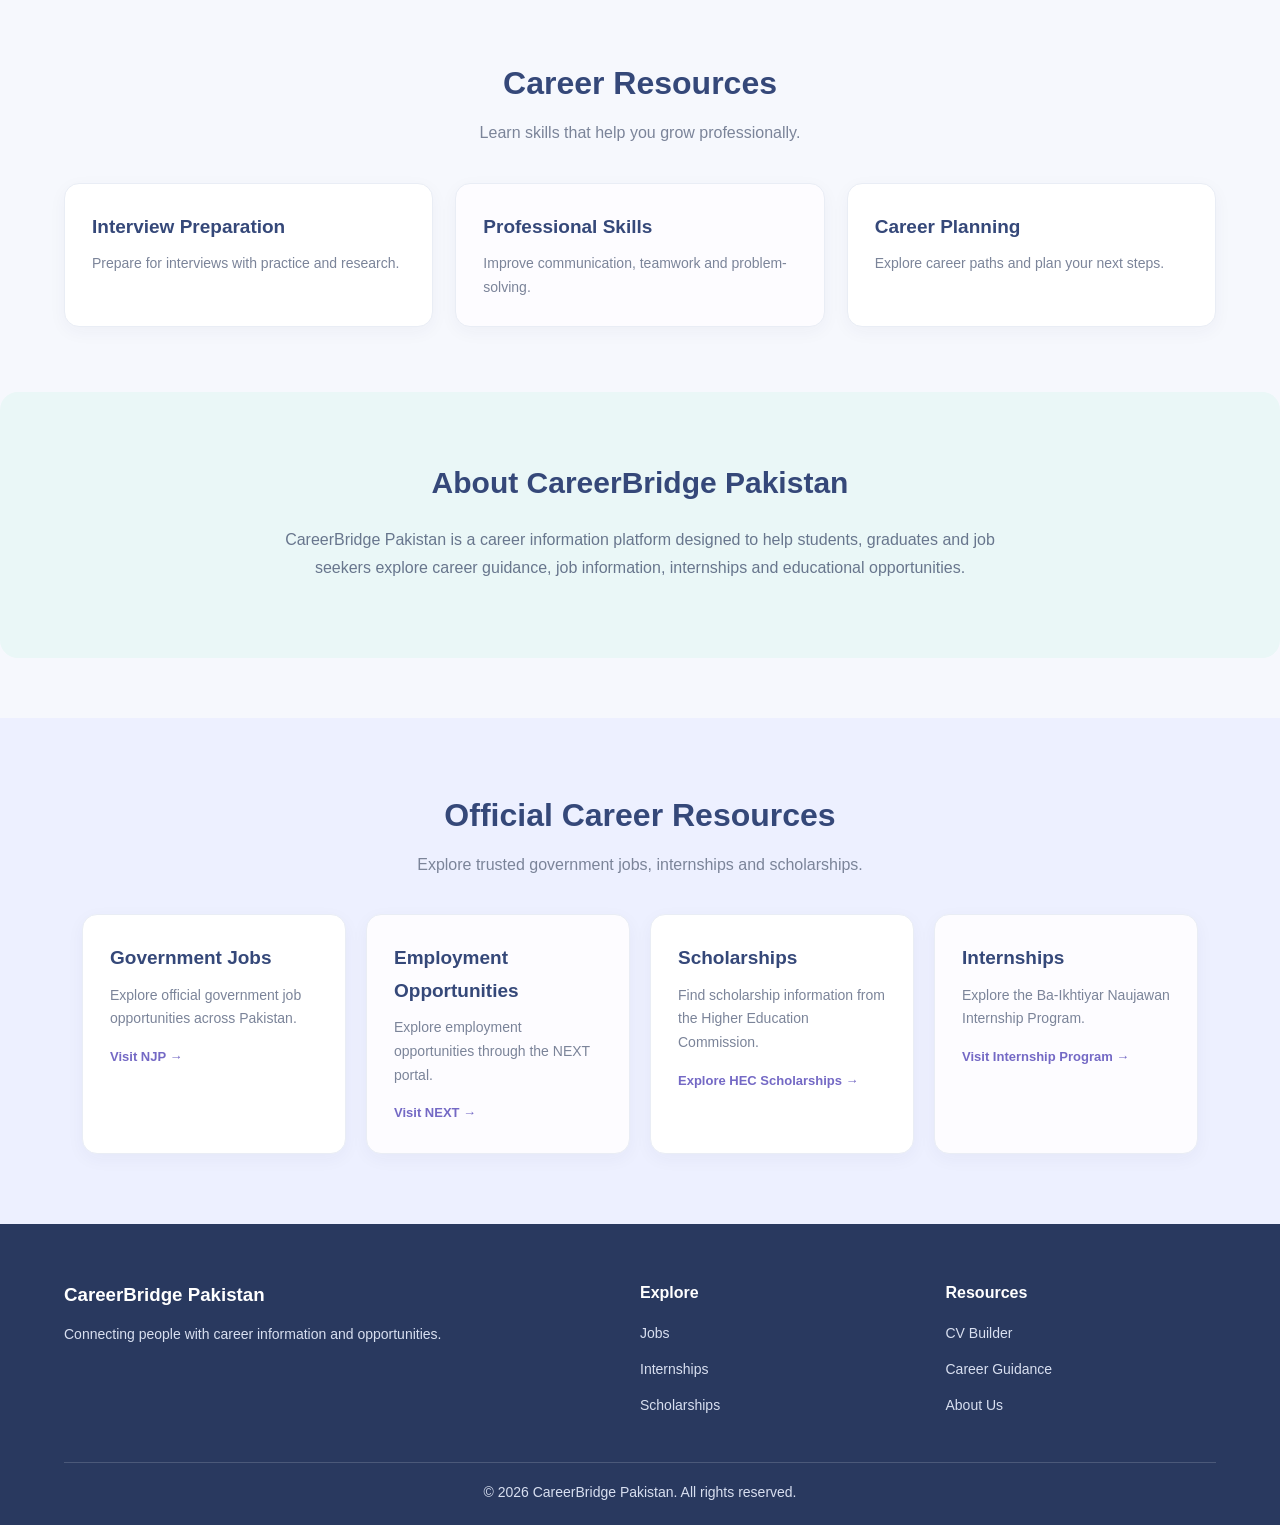
==== commit 8ddc4ebf: "Add scholarship guide link to homepage" ====
--- a/index.html
+++ b/index.html
@@ -224,6 +224,11 @@
     <p>Explore US Fulbright Master's and PhD scholarship opportunities for Pakistani students.</p>
     <a href="https://usefp.org/" target="_blank" rel="noopener noreferrer" class="btn btn-primary">Explore Fulbright</a>
 </article>
+                    <article class="scholarship-card">
+    <h3>Scholarships Guide</h3>
+    <p>Read our complete guide to scholarships in Pakistan, eligibility and application tips.</p>
+    <a href="scholarships-guide.html" class="btn btn-primary">Read Guide</a>
+</article>
                 </div>
             </div>
         </section>
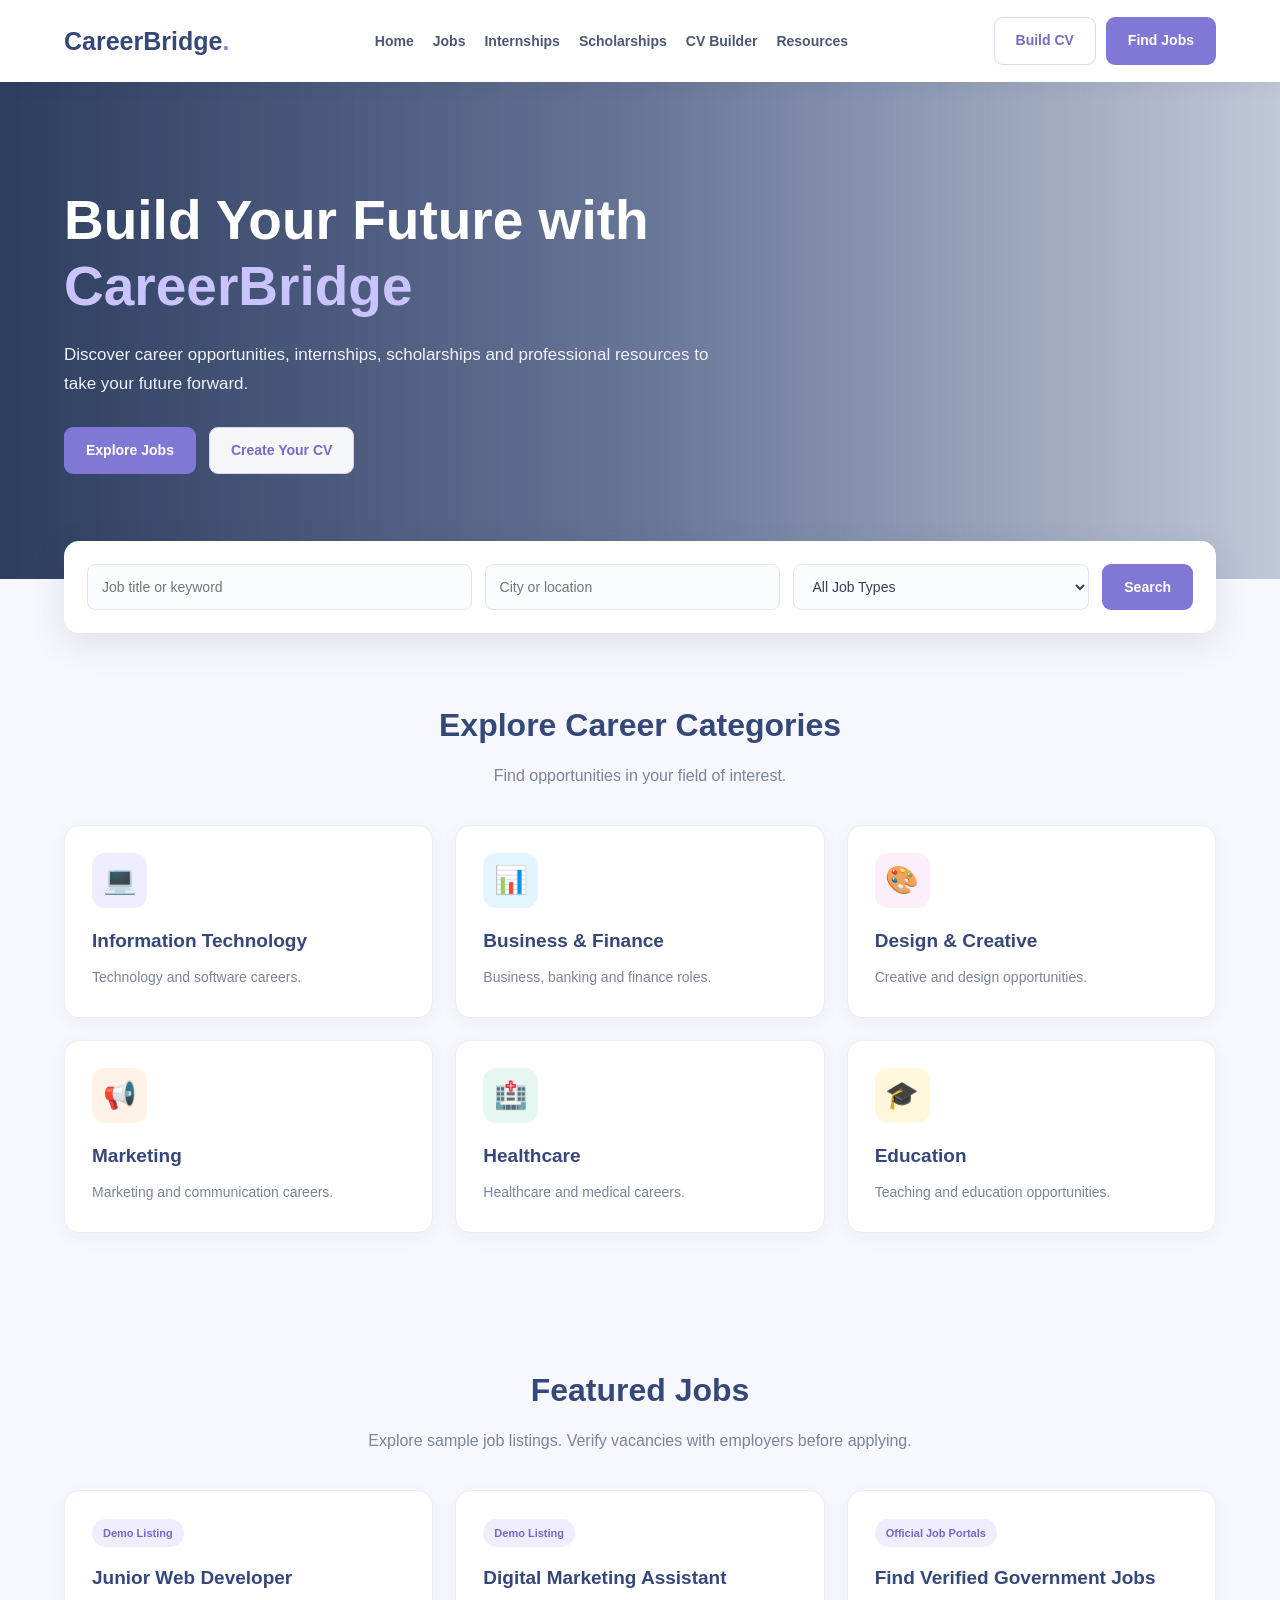
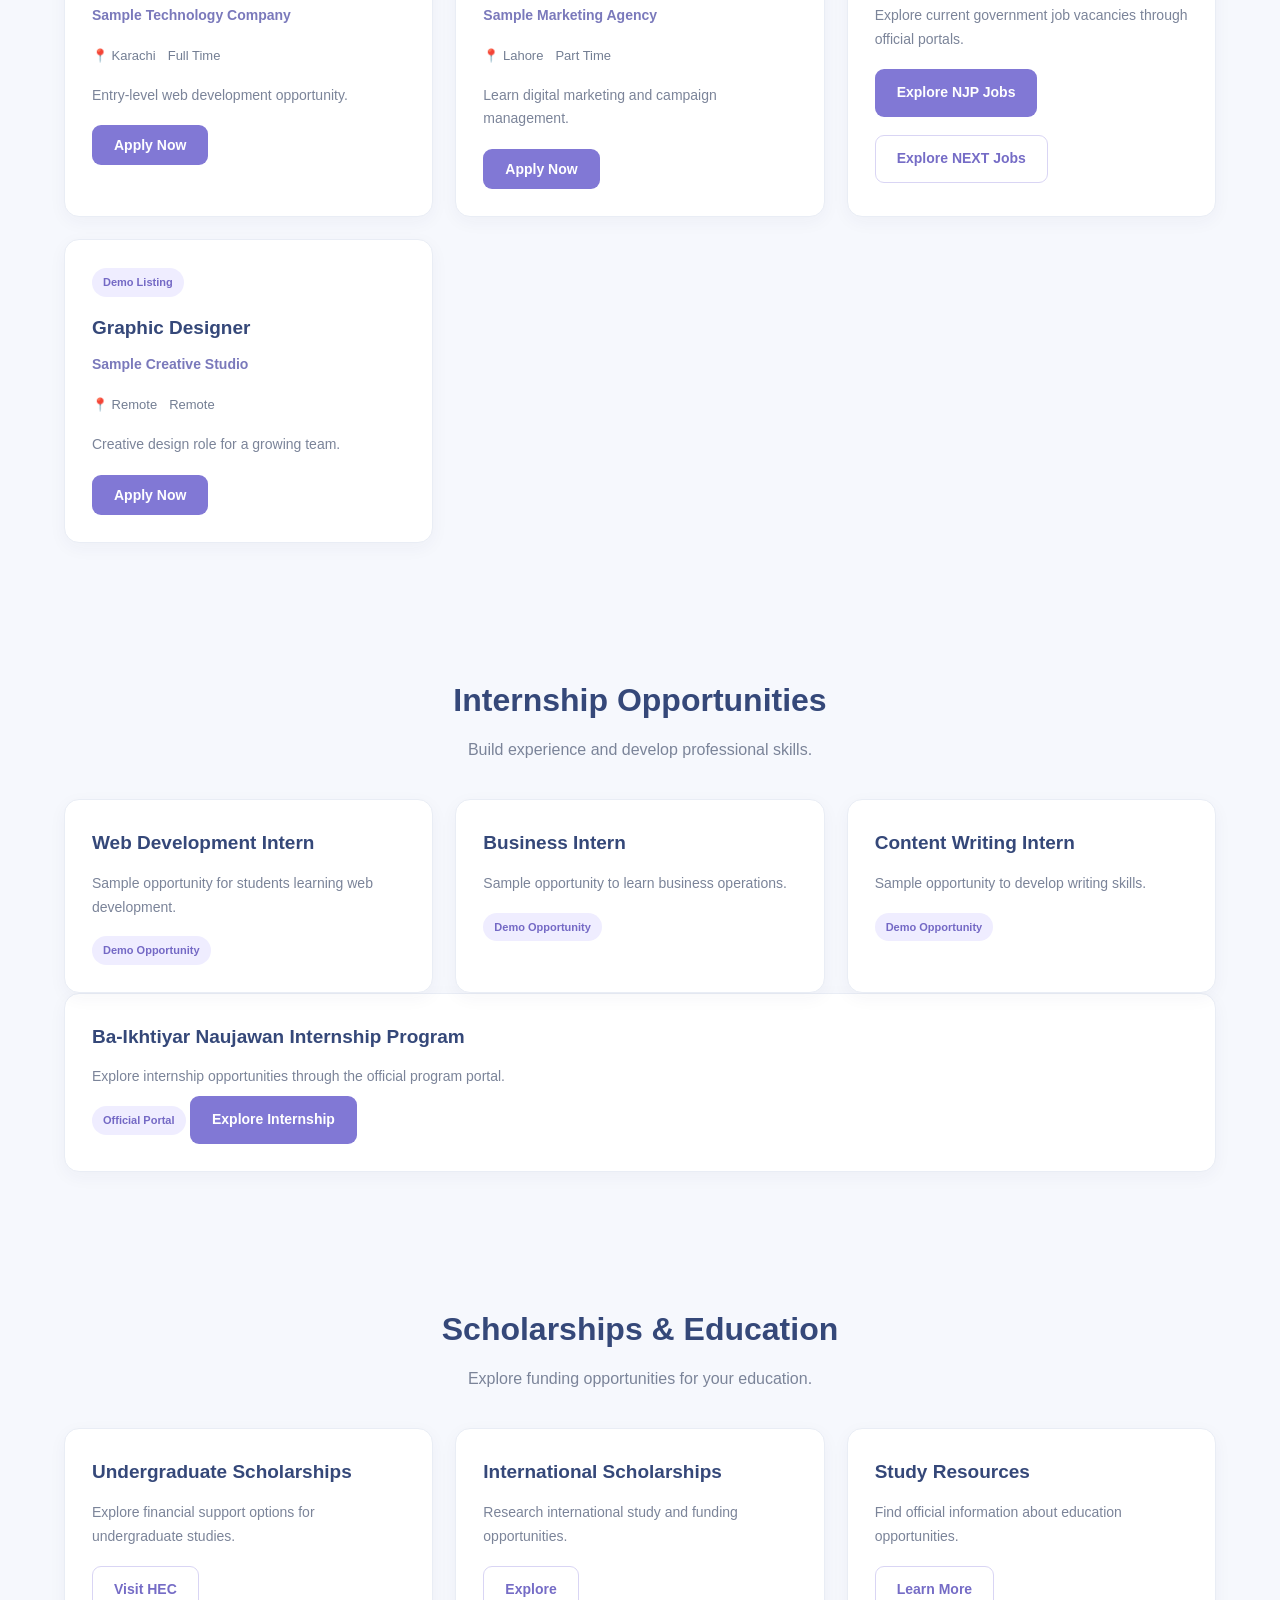
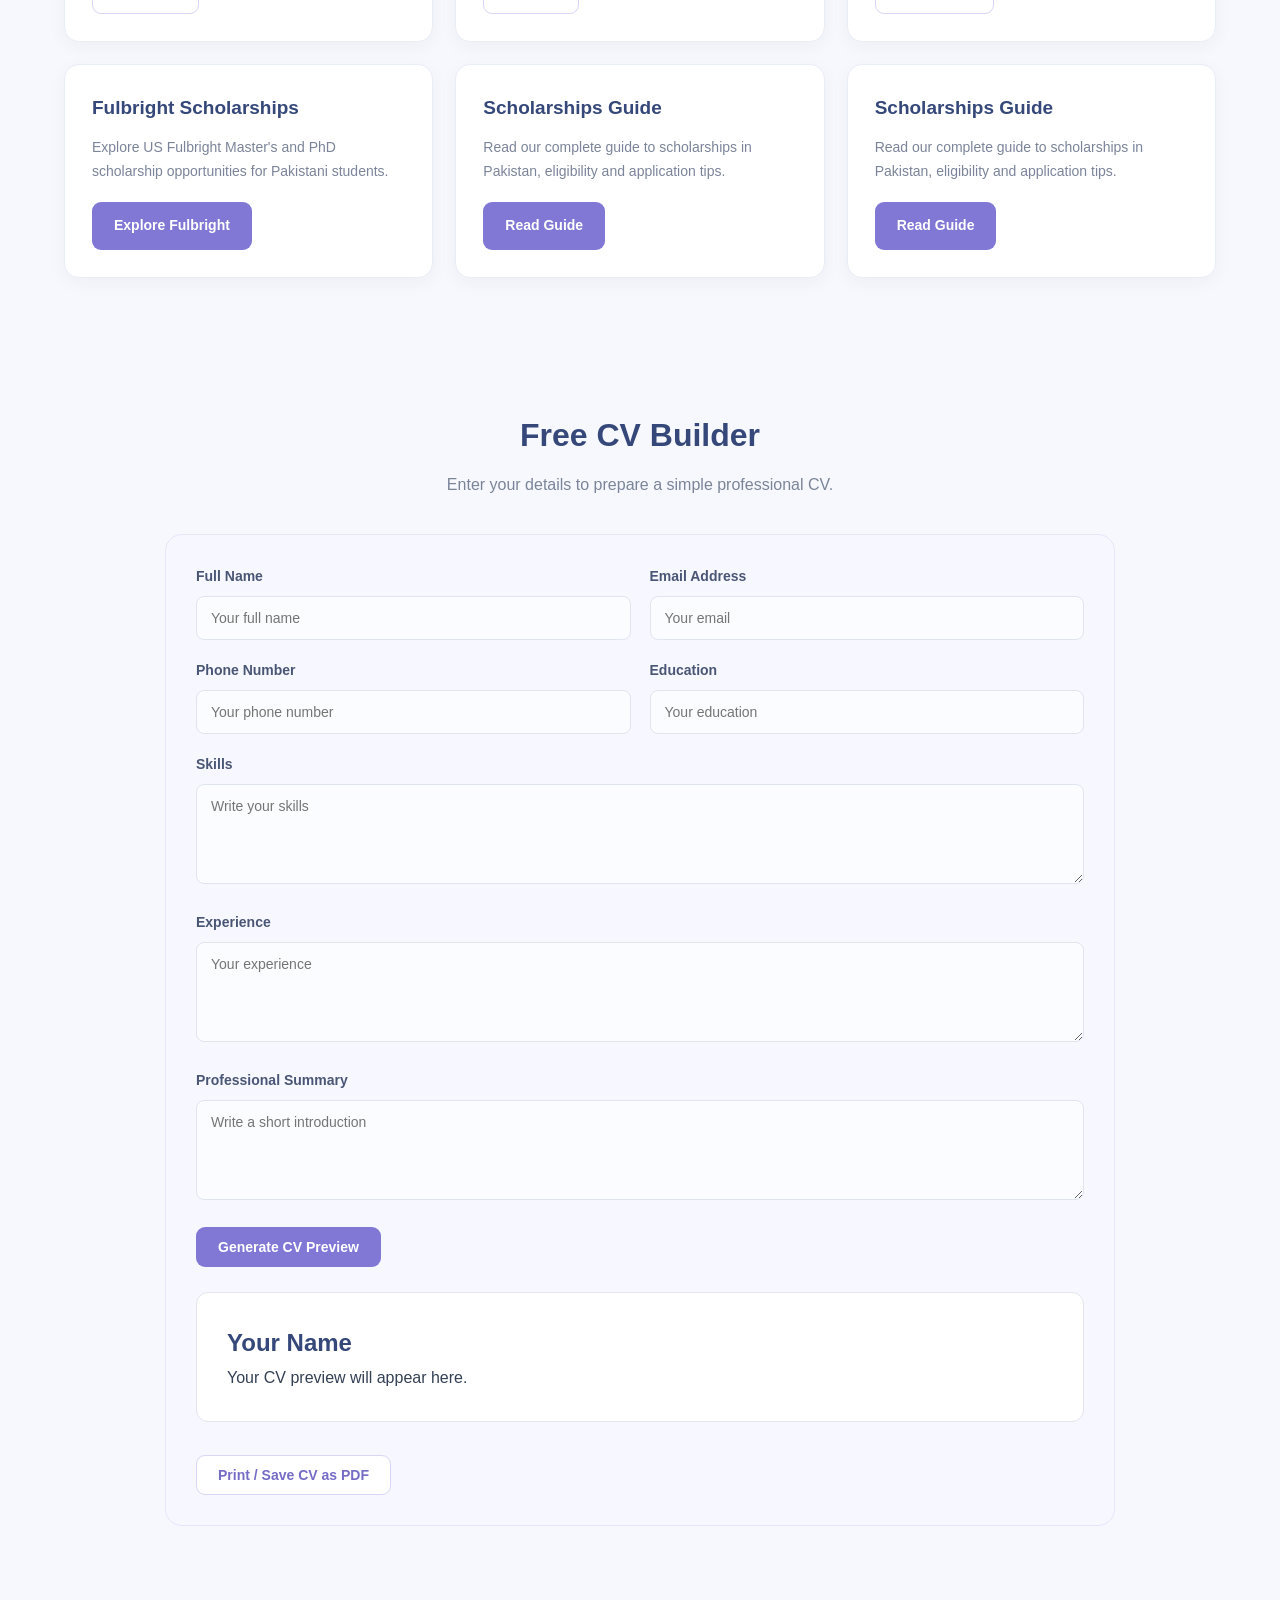
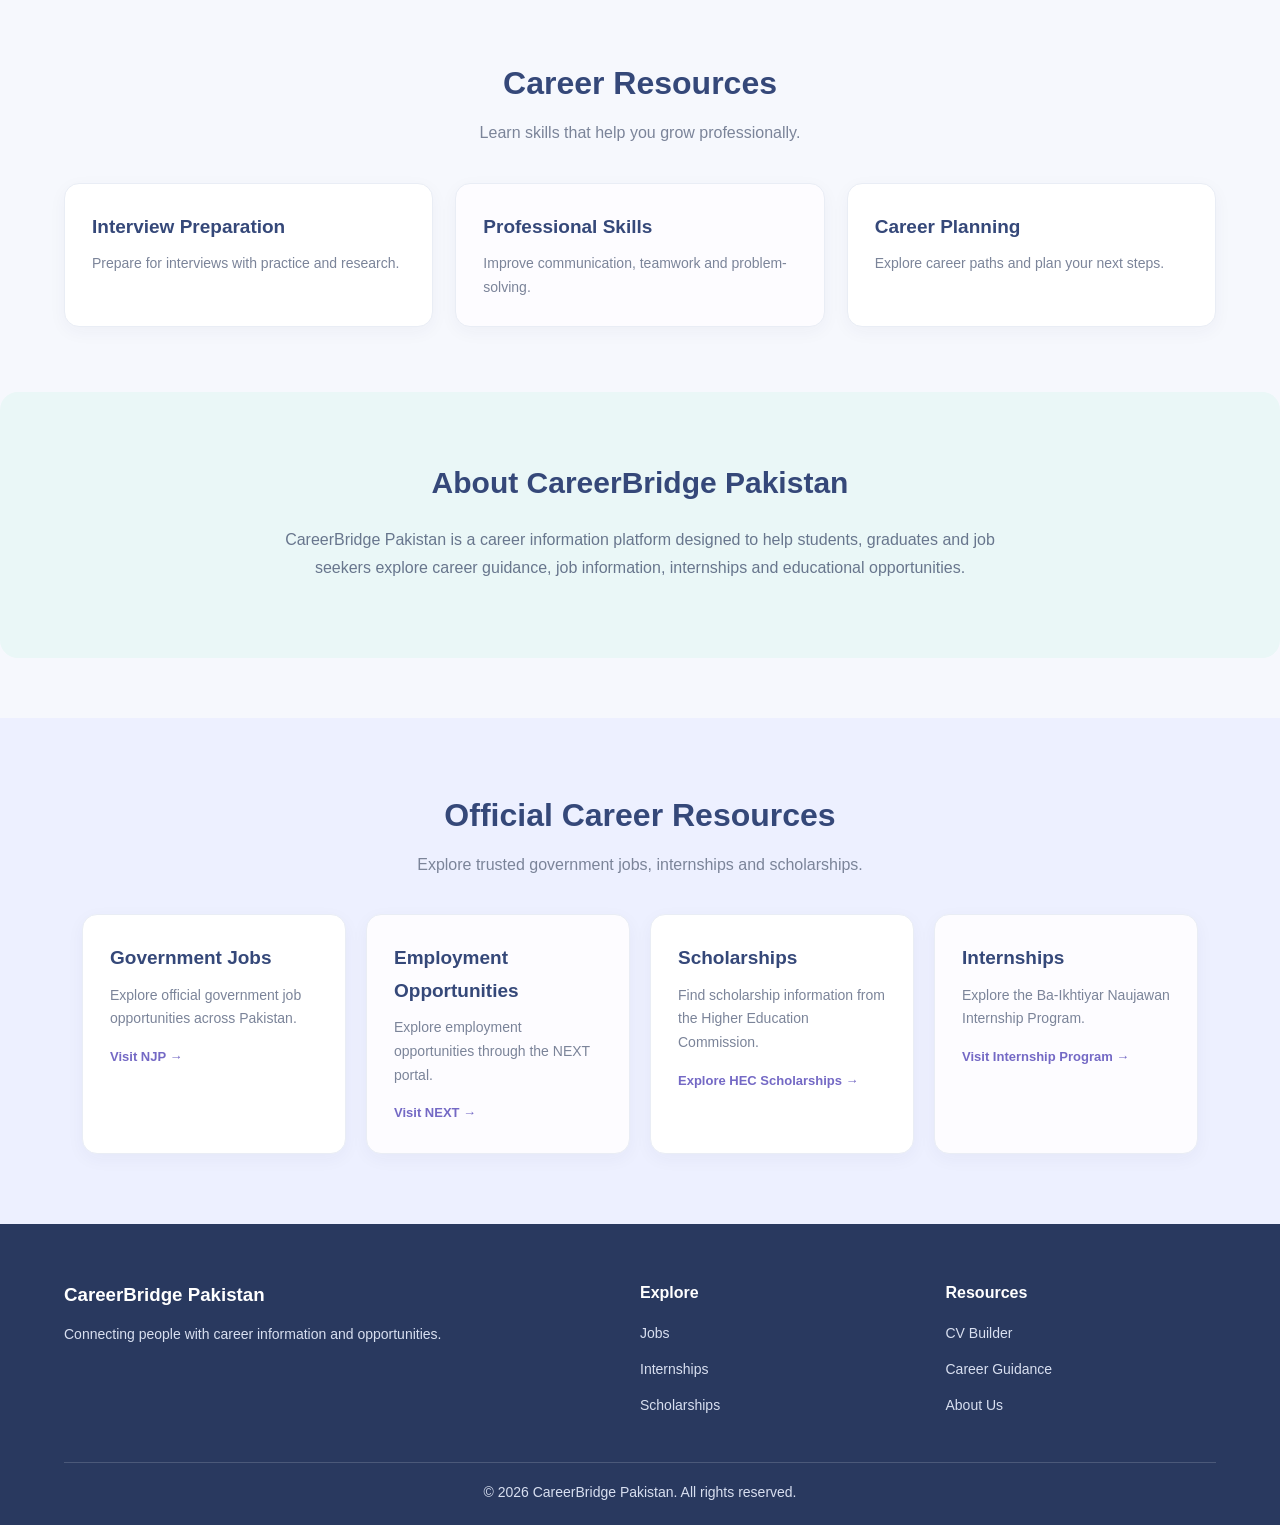
==== commit d52e66b0: "Add scholarship guide link to homepage" ====
--- a/index.html
+++ b/index.html
@@ -229,6 +229,11 @@
     <p>Read our complete guide to scholarships in Pakistan, eligibility and application tips.</p>
     <a href="scholarships-guide.html" class="btn btn-primary">Read Guide</a>
 </article>
+                    <article class="scholarship-card">
+    <h3>Scholarships Guide</h3>
+    <p>Read our complete guide to scholarships in Pakistan, eligibility and application tips.</p>
+    <a href="scholarships-guide.html" class="btn btn-primary">Read Guide</a>
+</article>
                 </div>
             </div>
         </section>
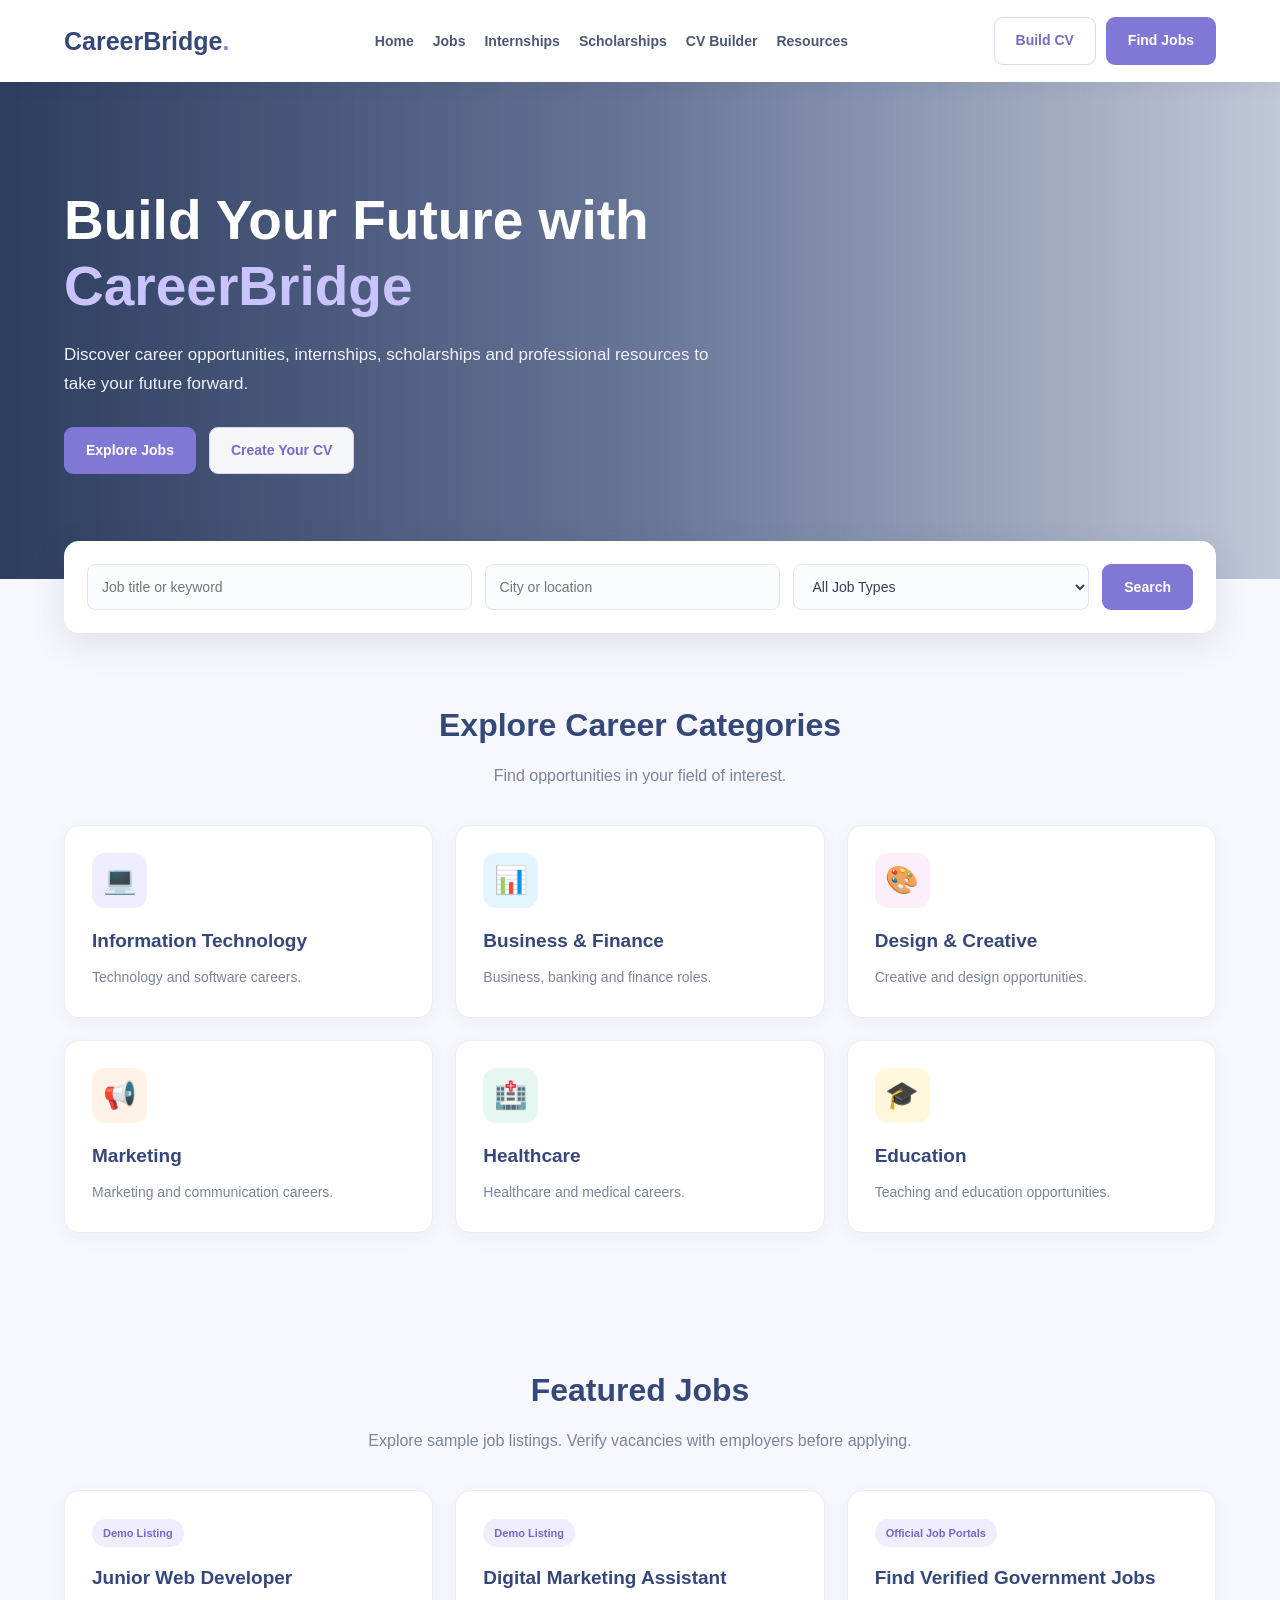
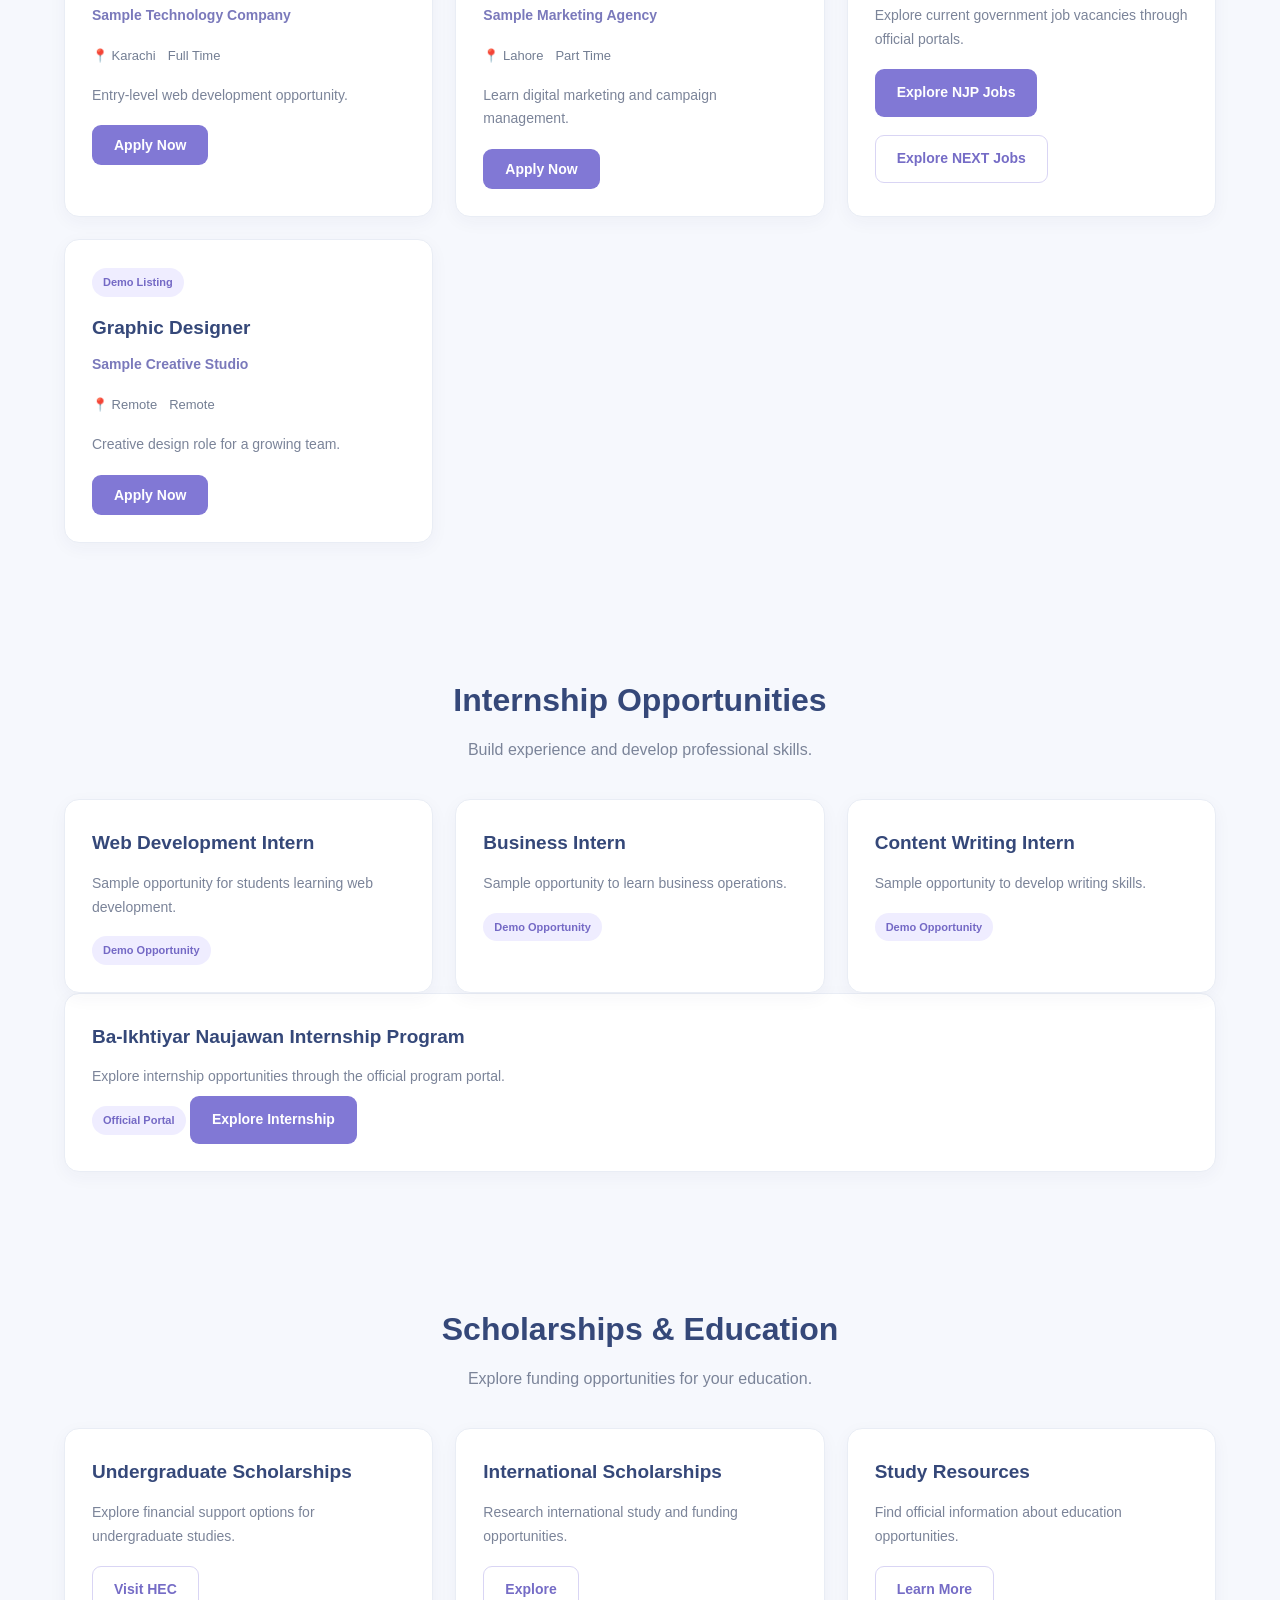
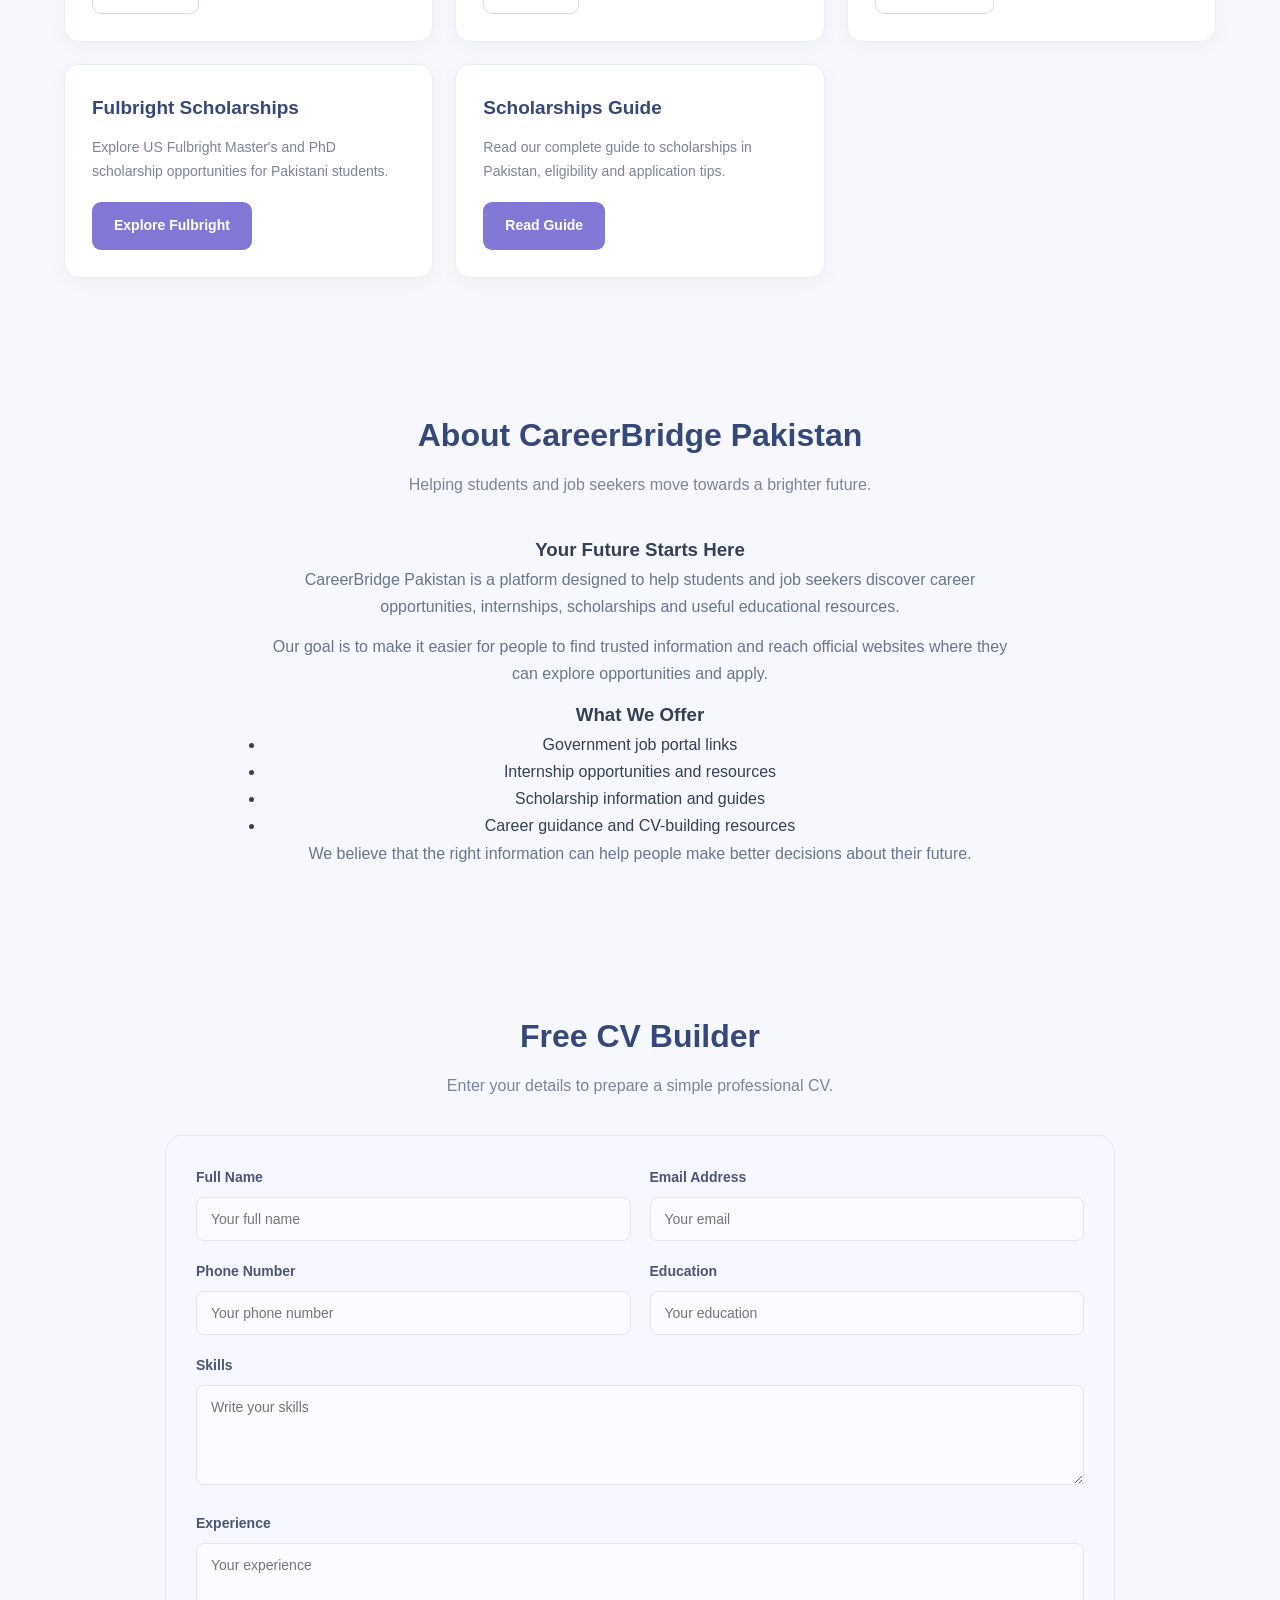
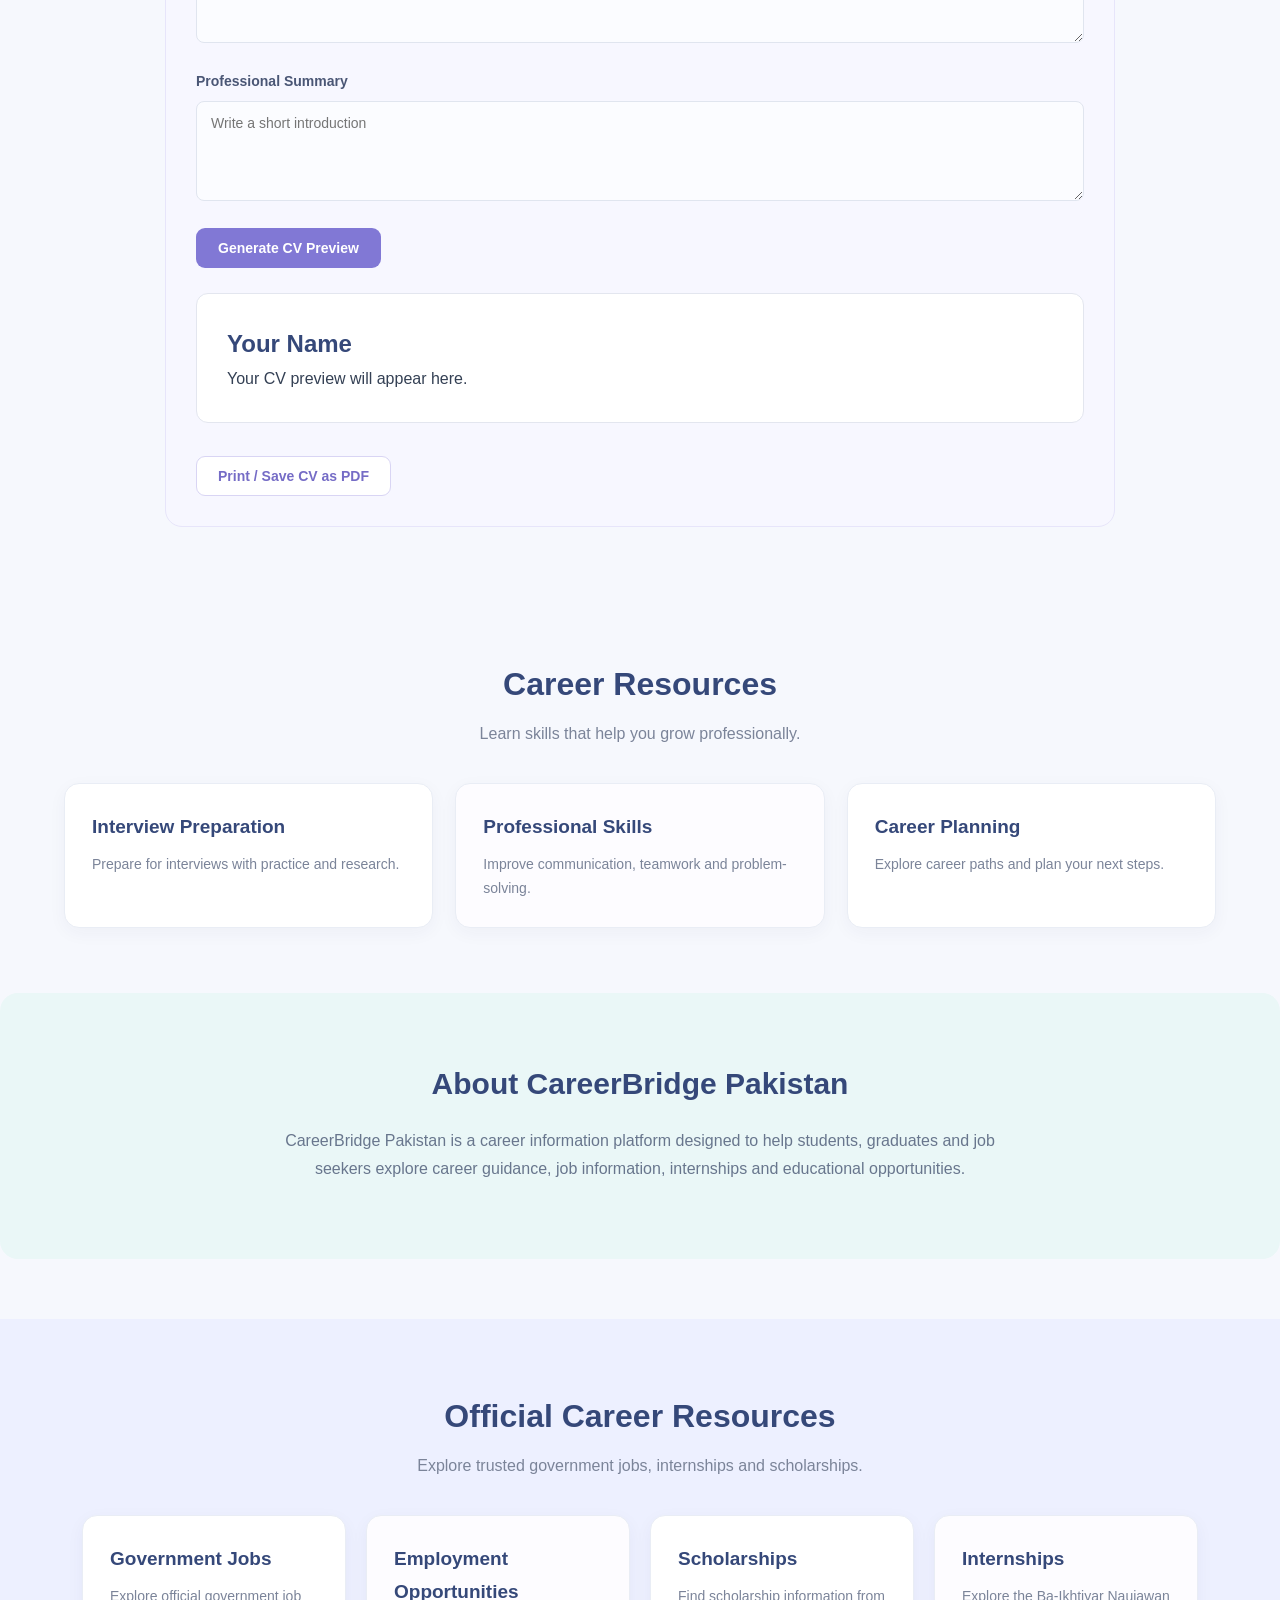
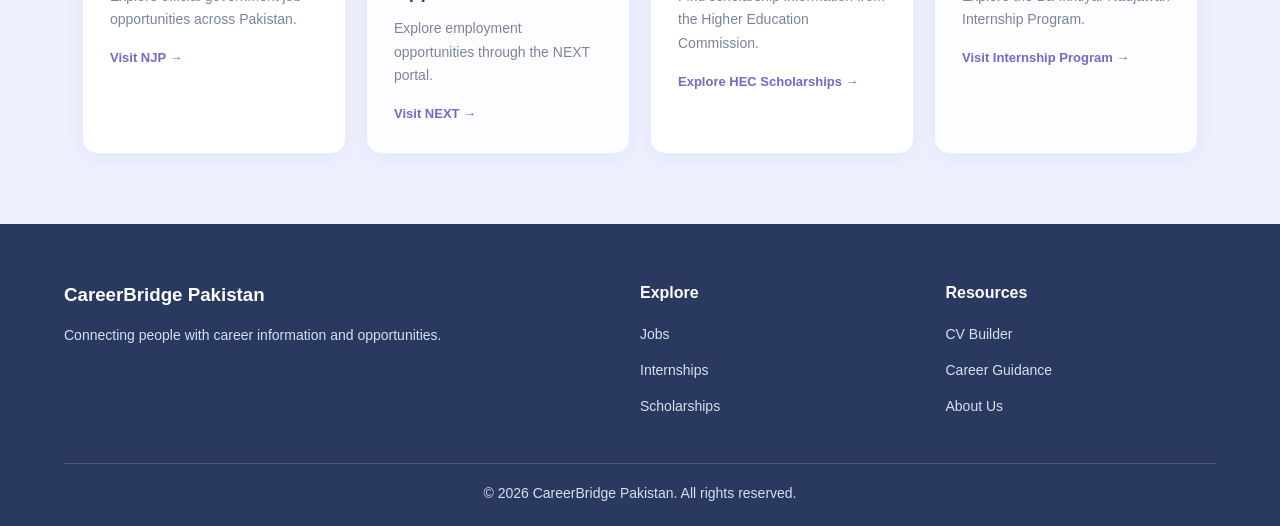
==== commit 69597ffe: "Update homepage with About Us section" ====
--- a/index.html
+++ b/index.html
@@ -224,19 +224,55 @@
     <p>Explore US Fulbright Master's and PhD scholarship opportunities for Pakistani students.</p>
     <a href="https://usefp.org/" target="_blank" rel="noopener noreferrer" class="btn btn-primary">Explore Fulbright</a>
 </article>
-                    <article class="scholarship-card">
+
+<article class="scholarship-card">
     <h3>Scholarships Guide</h3>
     <p>Read our complete guide to scholarships in Pakistan, eligibility and application tips.</p>
     <a href="scholarships-guide.html" class="btn btn-primary">Read Guide</a>
 </article>
-                    <article class="scholarship-card">
-    <h3>Scholarships Guide</h3>
-    <p>Read our complete guide to scholarships in Pakistan, eligibility and application tips.</p>
-    <a href="scholarships-guide.html" class="btn btn-primary">Read Guide</a>
-</article>
-                </div>
-            </div>
-        </section>
+
+                </div>
+            </div>
+        </section>
+
+<!-- ABOUT US SECTION -->
+<section class="section" id="about">
+    <div class="container">
+        <div class="section-title">
+            <h2>About CareerBridge Pakistan</h2>
+            <p>Helping students and job seekers move towards a brighter future.</p>
+        </div>
+
+        <div class="about-content">
+            <h3>Your Future Starts Here</h3>
+            <p>
+                CareerBridge Pakistan is a platform designed to help
+                students and job seekers discover career opportunities,
+                internships, scholarships and useful educational resources.
+            </p>
+
+            <p>
+                Our goal is to make it easier for people to find trusted
+                information and reach official websites where they can
+                explore opportunities and apply.
+            </p>
+
+            <h3>What We Offer</h3>
+            <ul>
+                <li>Government job portal links</li>
+                <li>Internship opportunities and resources</li>
+                <li>Scholarship information and guides</li>
+                <li>Career guidance and CV-building resources</li>
+            </ul>
+
+            <p>
+                We believe that the right information can help people
+                make better decisions about their future.
+            </p>
+        </div>
+    </div>
+</section>
+
 
         <!-- CV BUILDER -->
         <section class="section" id="cv">
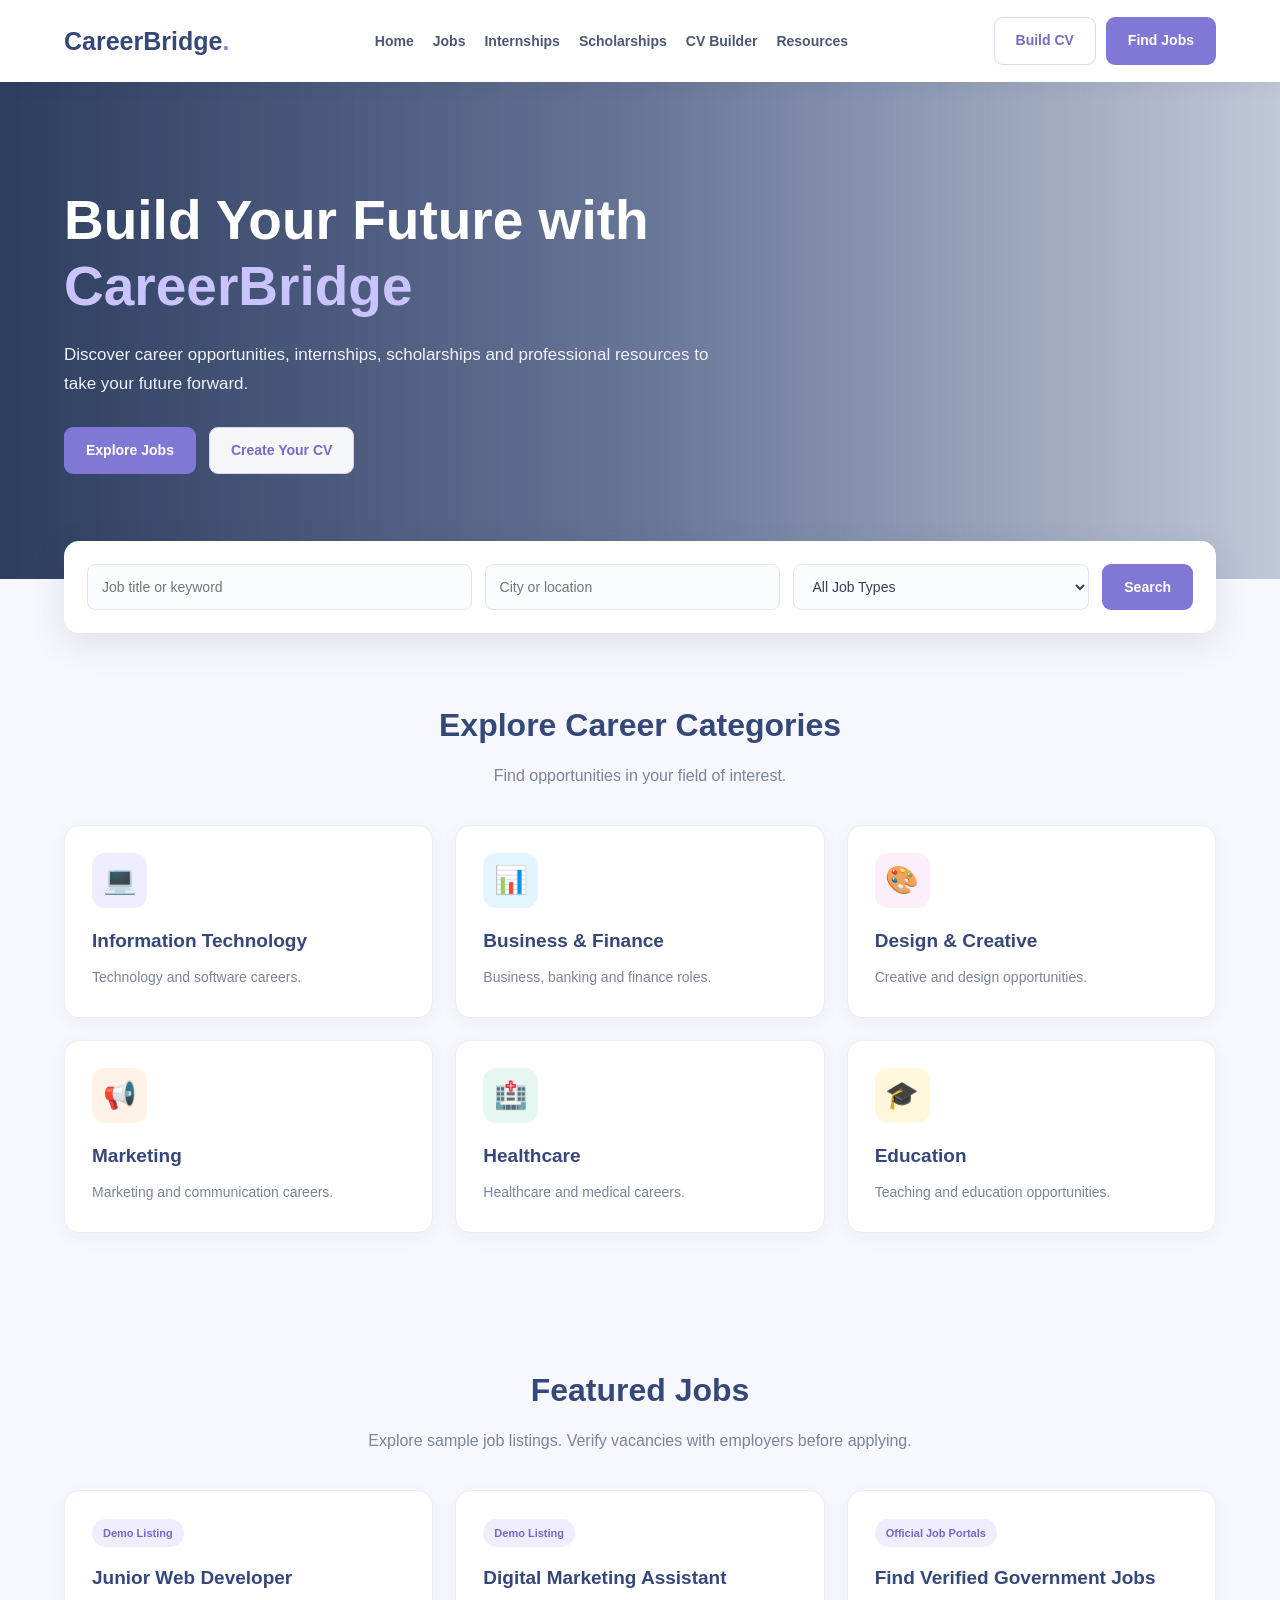
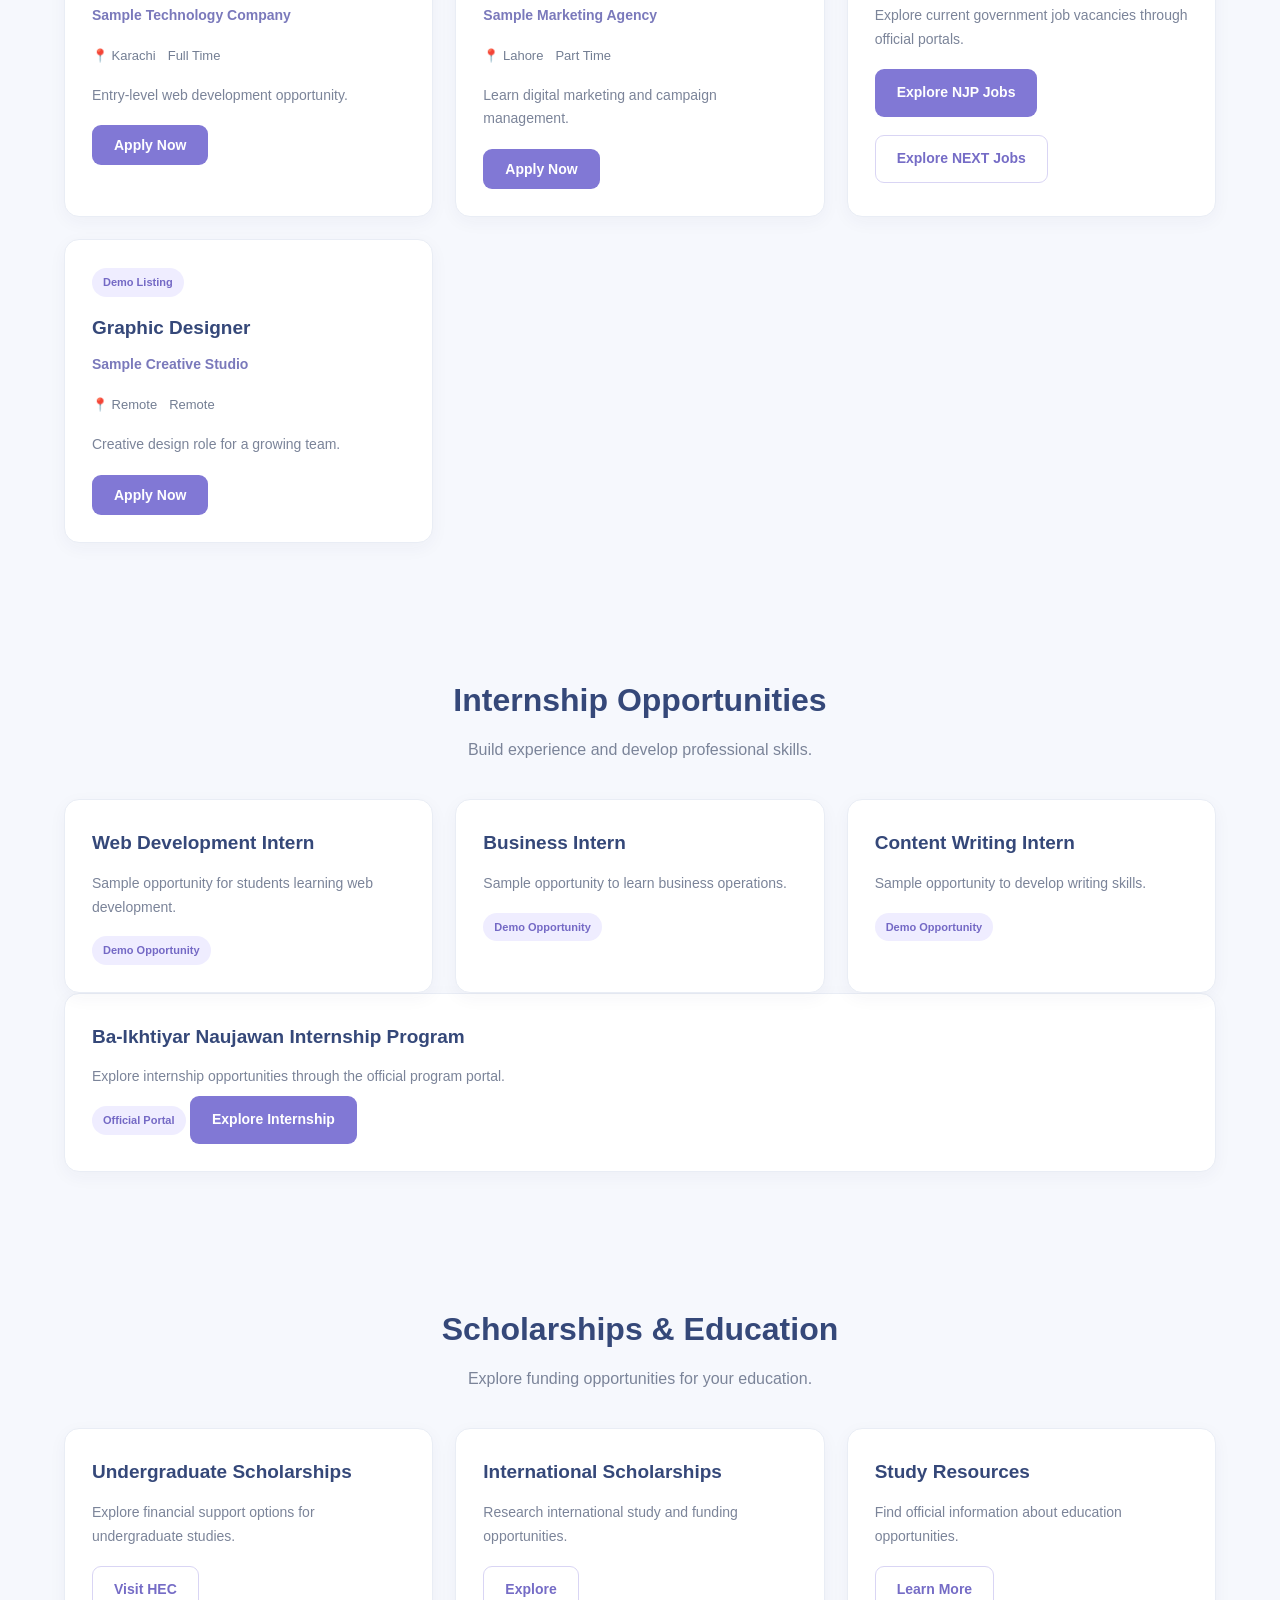
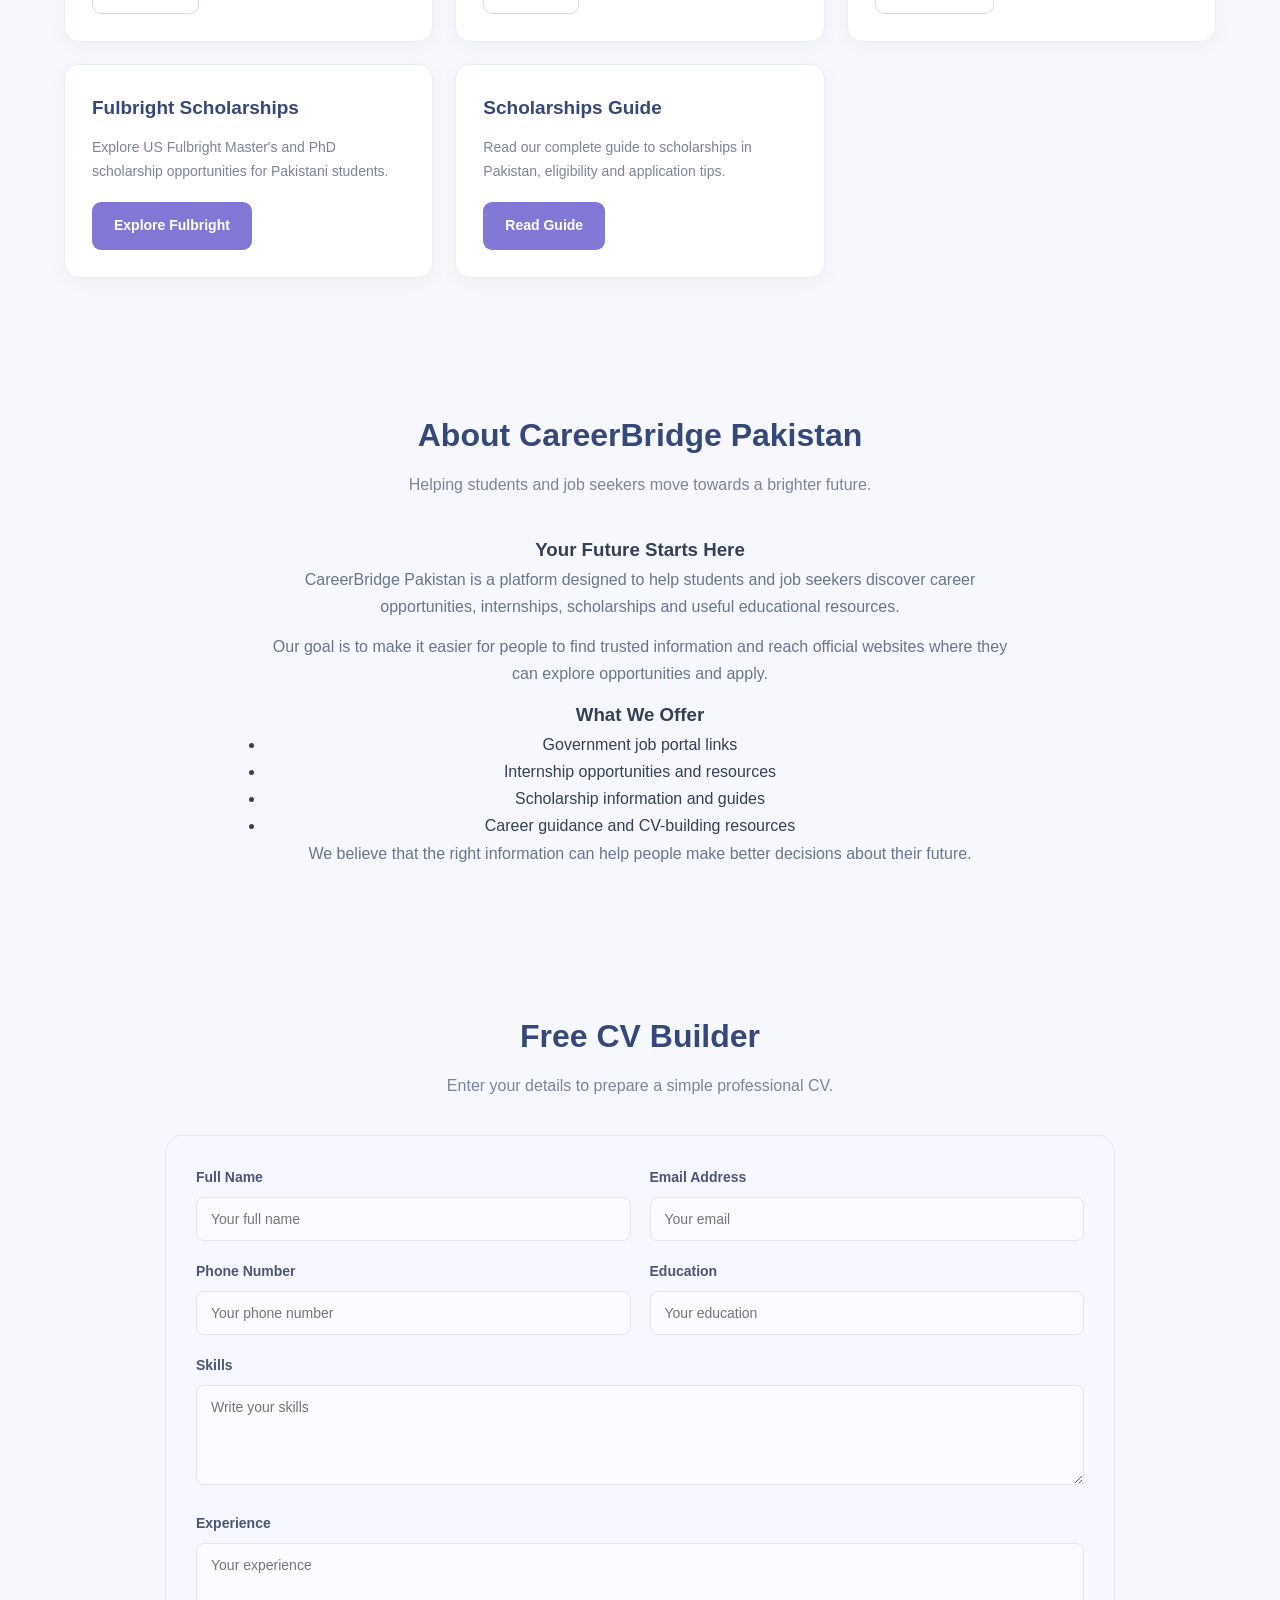
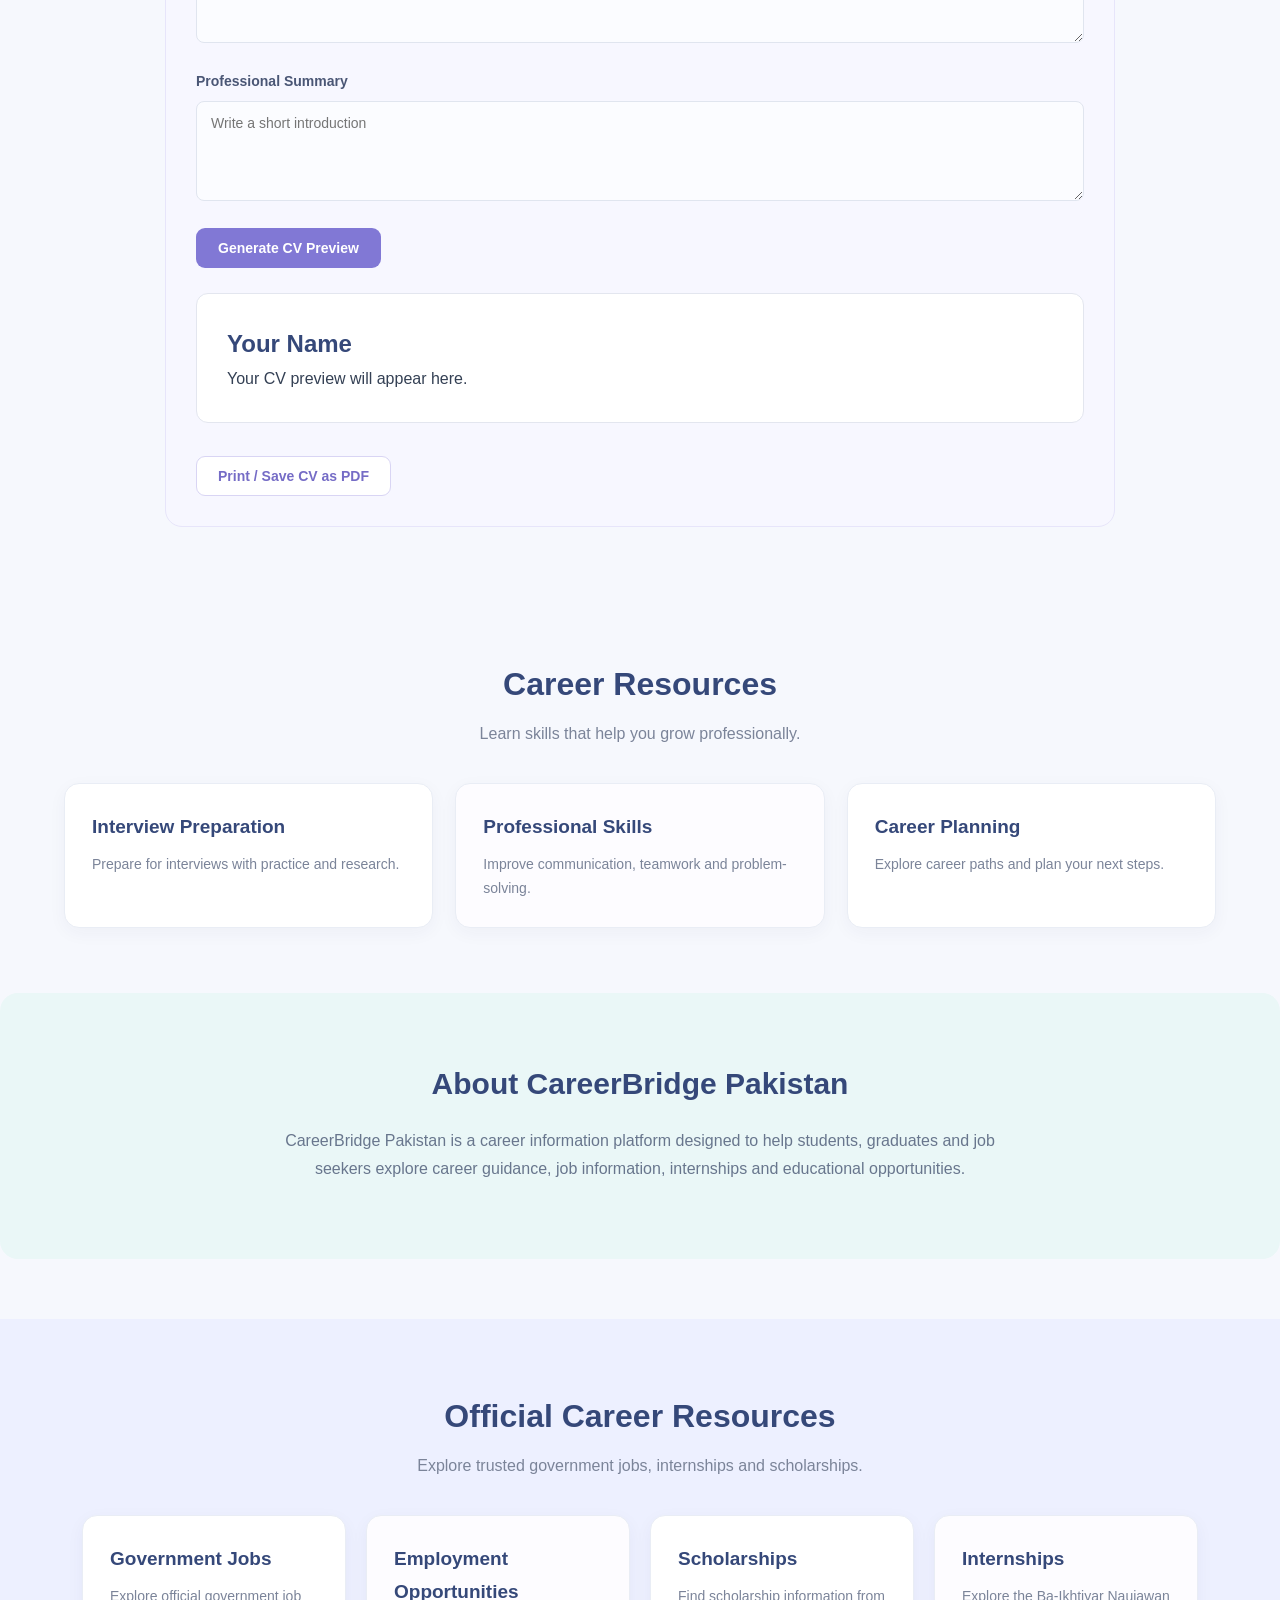
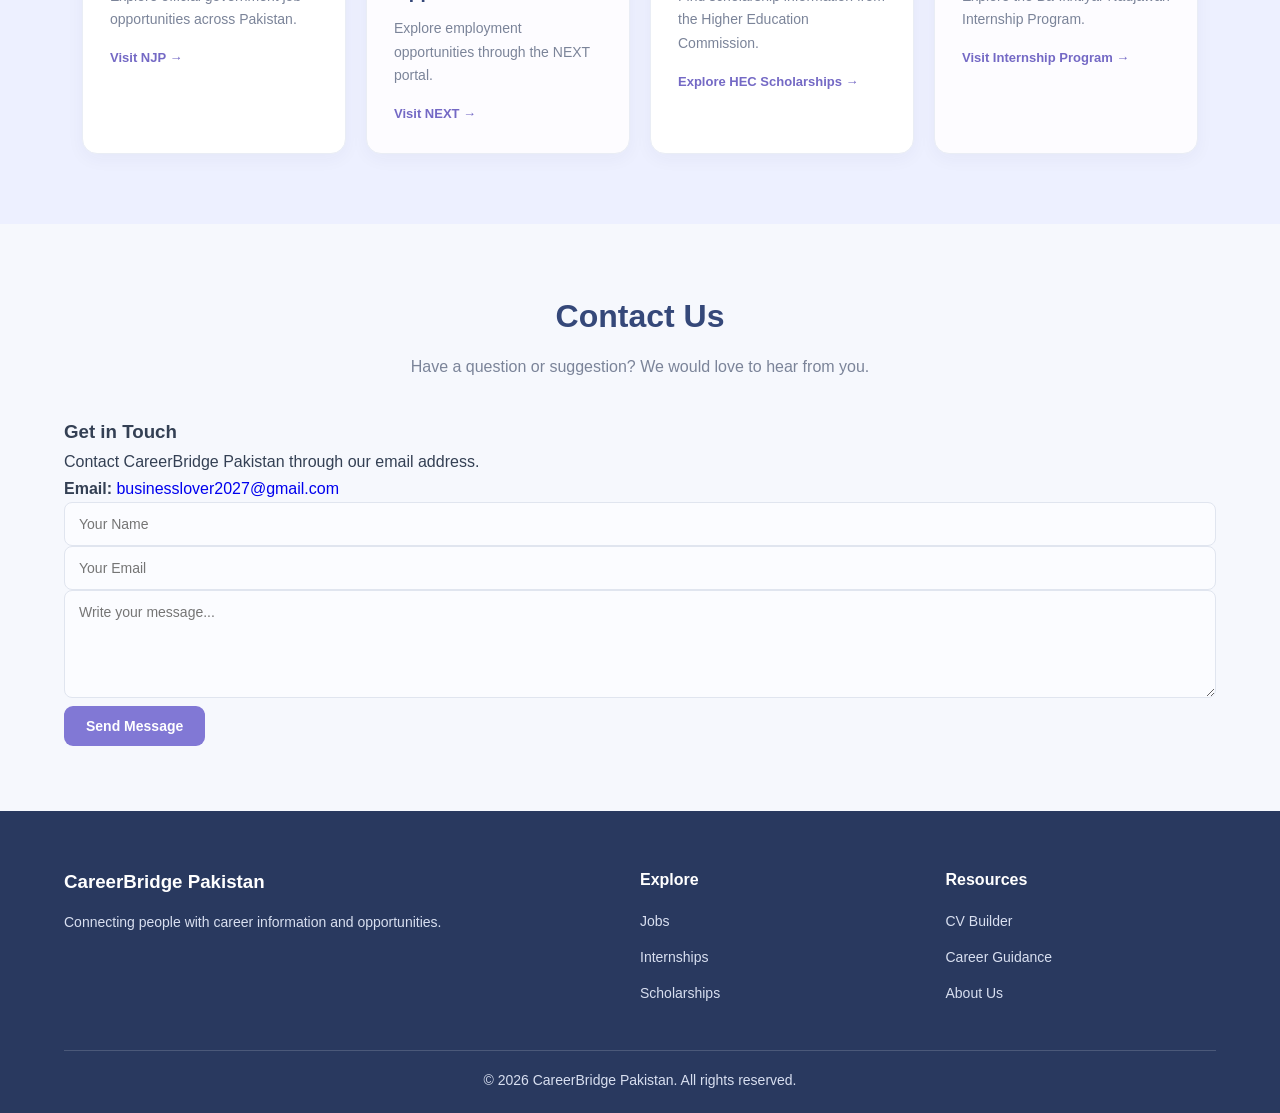
==== commit 7cbe5a92: "Add Contact Us section" ====
--- a/index.html
+++ b/index.html
@@ -418,6 +418,65 @@
         </div>
     </div>
 
+<!-- CONTACT US SECTION -->
+<section class="section" id="contact">
+    <div class="container">
+        <div class="section-title">
+            <h2>Contact Us</h2>
+            <p>Have a question or suggestion? We would love to hear from you.</p>
+        </div>
+
+        <div class="contact-box">
+            <h3>Get in Touch</h3>
+            <p>Contact CareerBridge Pakistan through our email address.</p>
+
+            <p>
+                <strong>Email:</strong>
+                <a href="mailto:businesslover2027@gmail.com">
+                    businesslover2027@gmail.com
+                </a>
+            </p>
+
+            <form id="contactForm">
+                <input type="text" id="contactName"
+                    placeholder="Your Name" required>
+
+                <input type="email" id="contactEmail"
+                    placeholder="Your Email" required>
+
+                <textarea id="contactMessage"
+                    placeholder="Write your message..." rows="5"
+                    required></textarea>
+
+                <button type="submit" class="btn btn-primary">
+                    Send Message
+                </button>
+            </form>
+        </div>
+    </div>
+</section>
+
+<script>
+document.getElementById("contactForm").addEventListener("submit", function(event) {
+    event.preventDefault();
+
+    const name = document.getElementById("contactName").value;
+    const email = document.getElementById("contactEmail").value;
+    const message = document.getElementById("contactMessage").value;
+
+    const subject = encodeURIComponent("CareerBridge Pakistan Contact");
+    const body = encodeURIComponent(
+        "Name: " + name +
+        "\nEmail: " + email +
+        "\nMessage: " + message
+    );
+
+    window.location.href =
+        "mailto:businesslover2027@gmail.com?subject=" +
+        subject + "&body=" + body;
+});
+</script>
+
     <!-- FOOTER -->
     <footer class="footer">
         <div class="container">
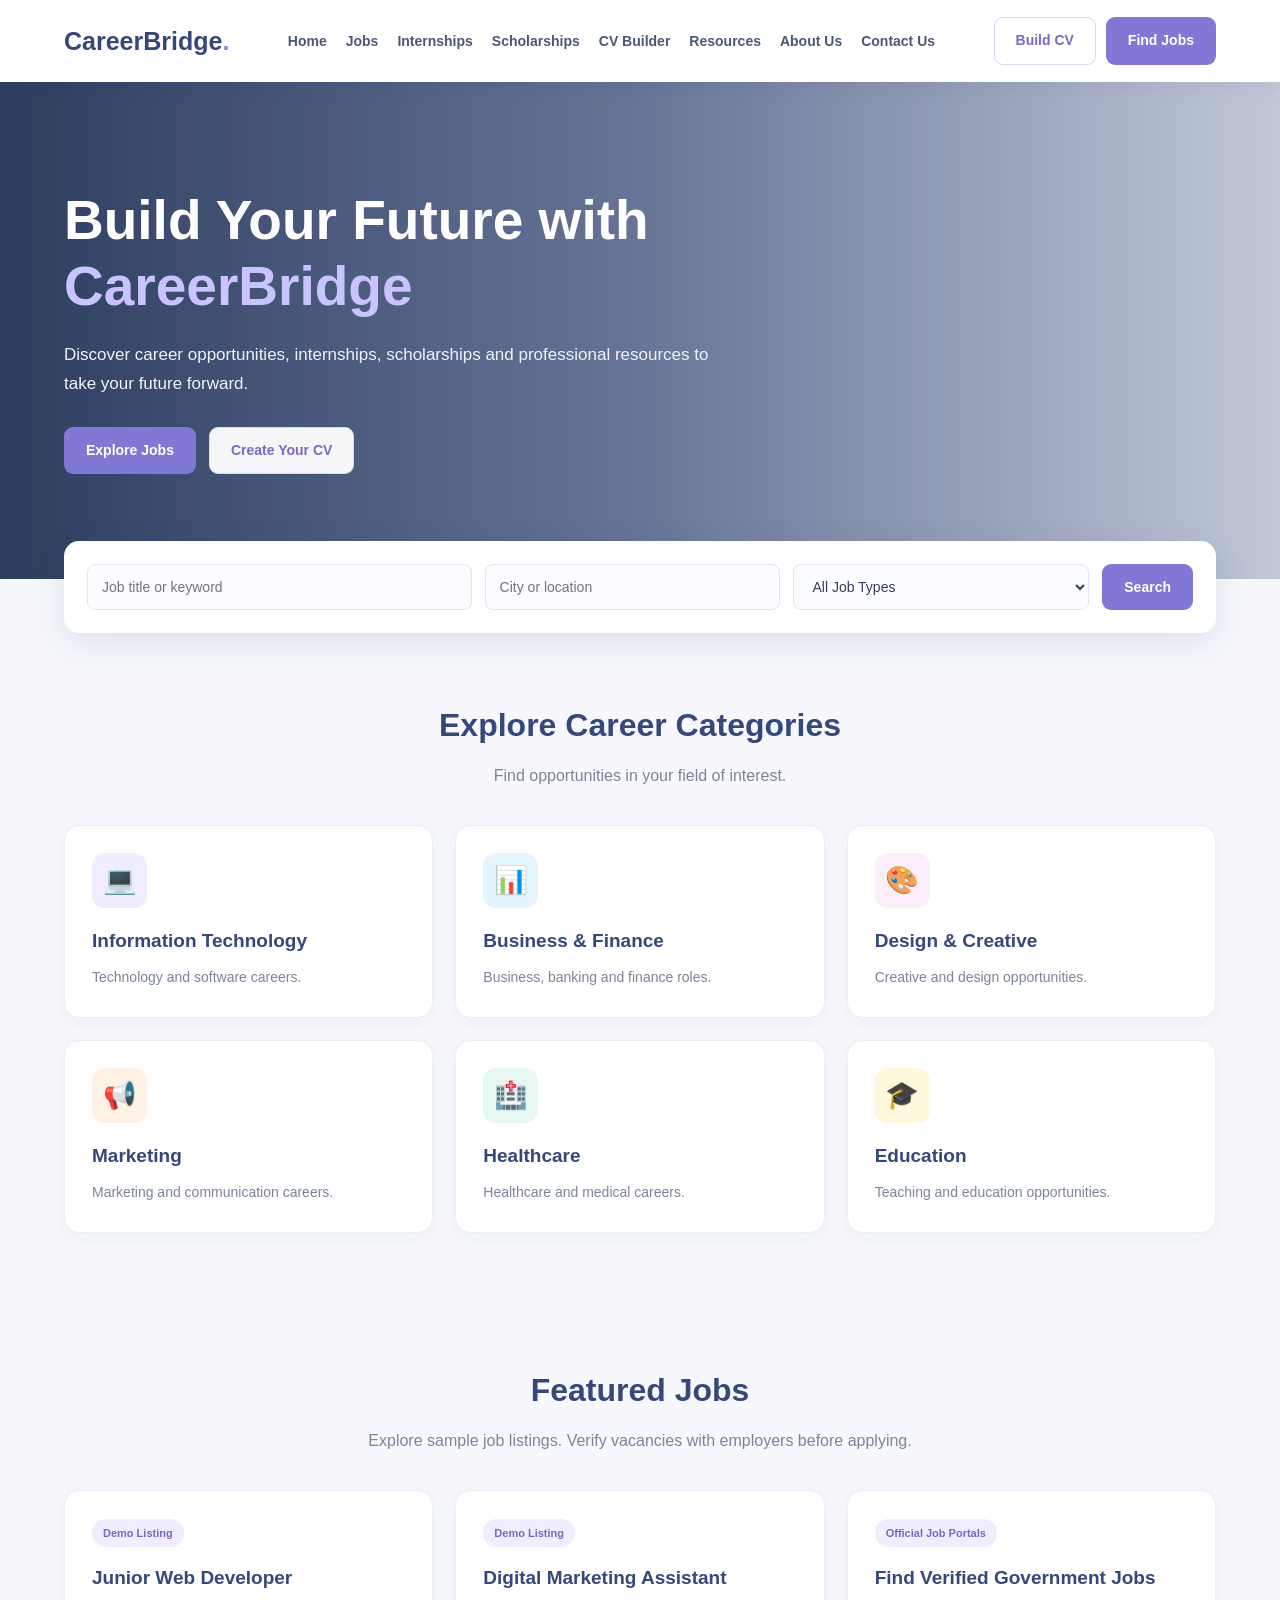
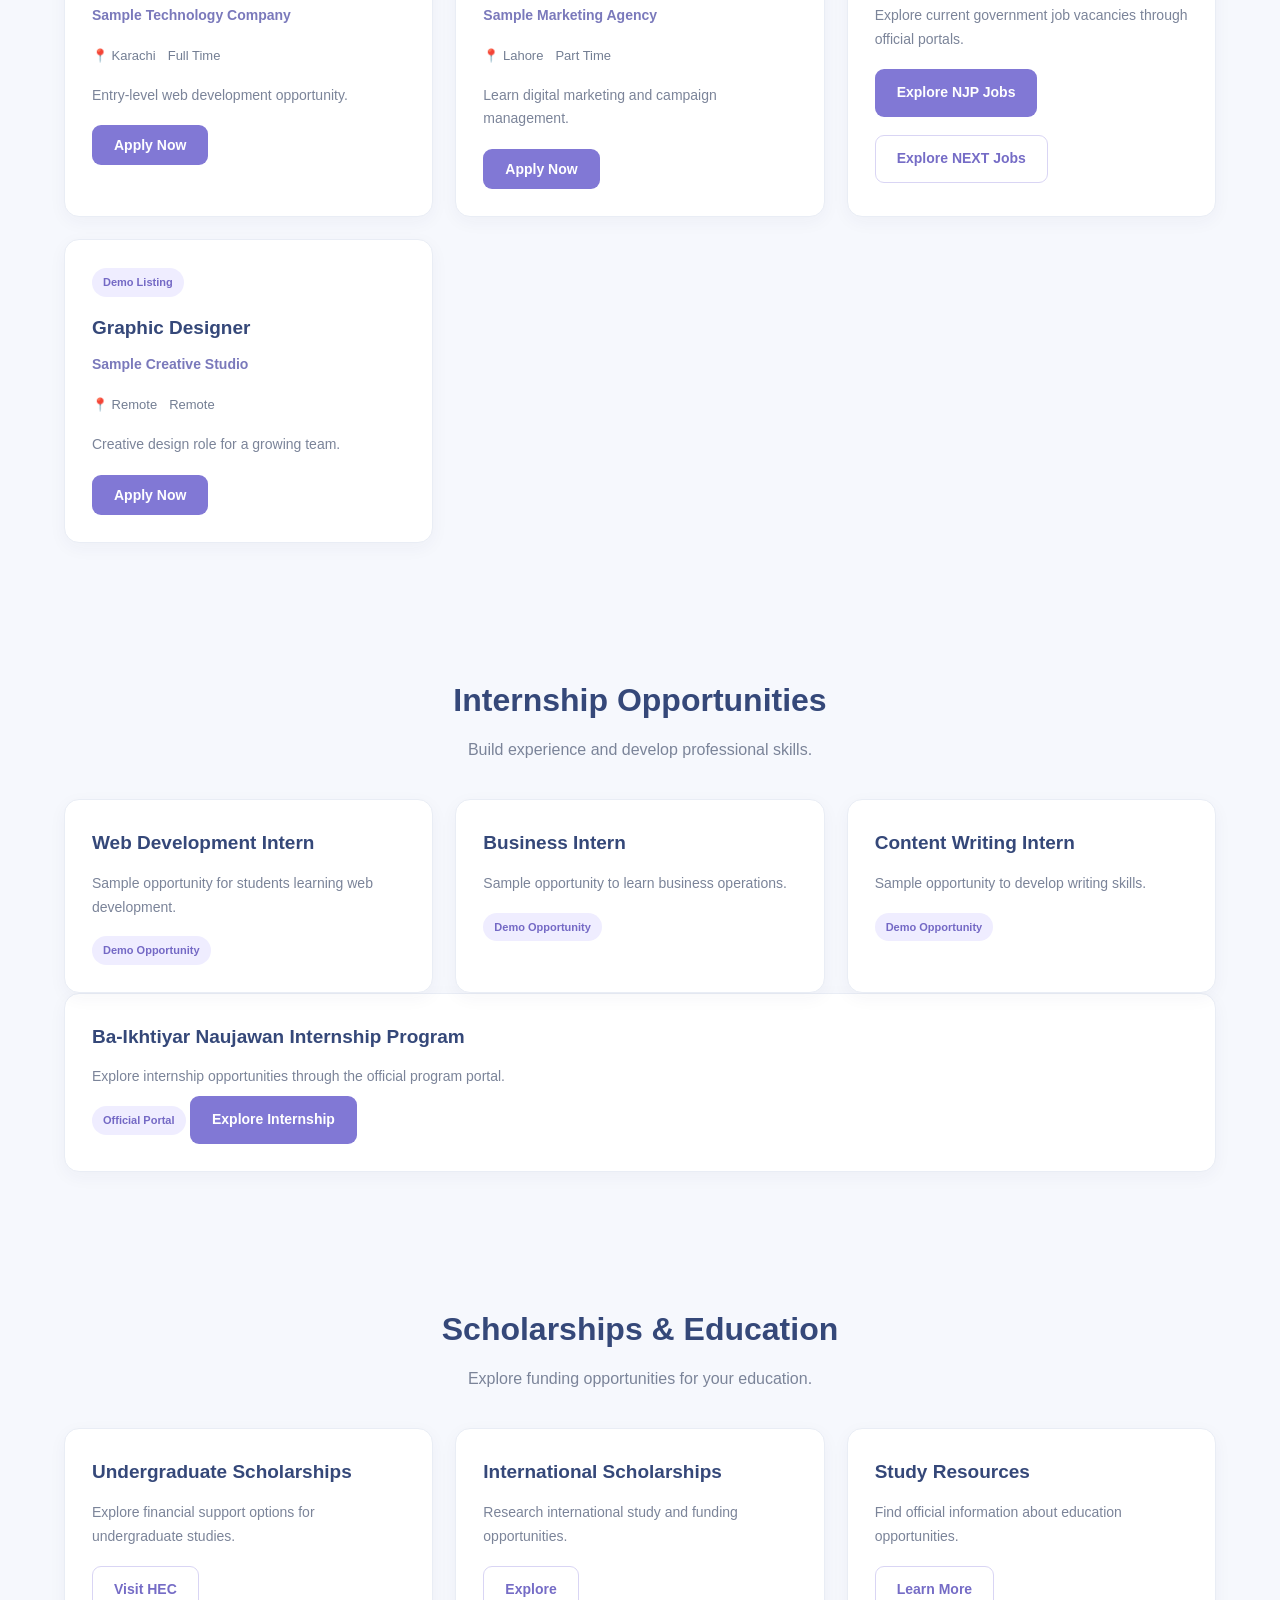
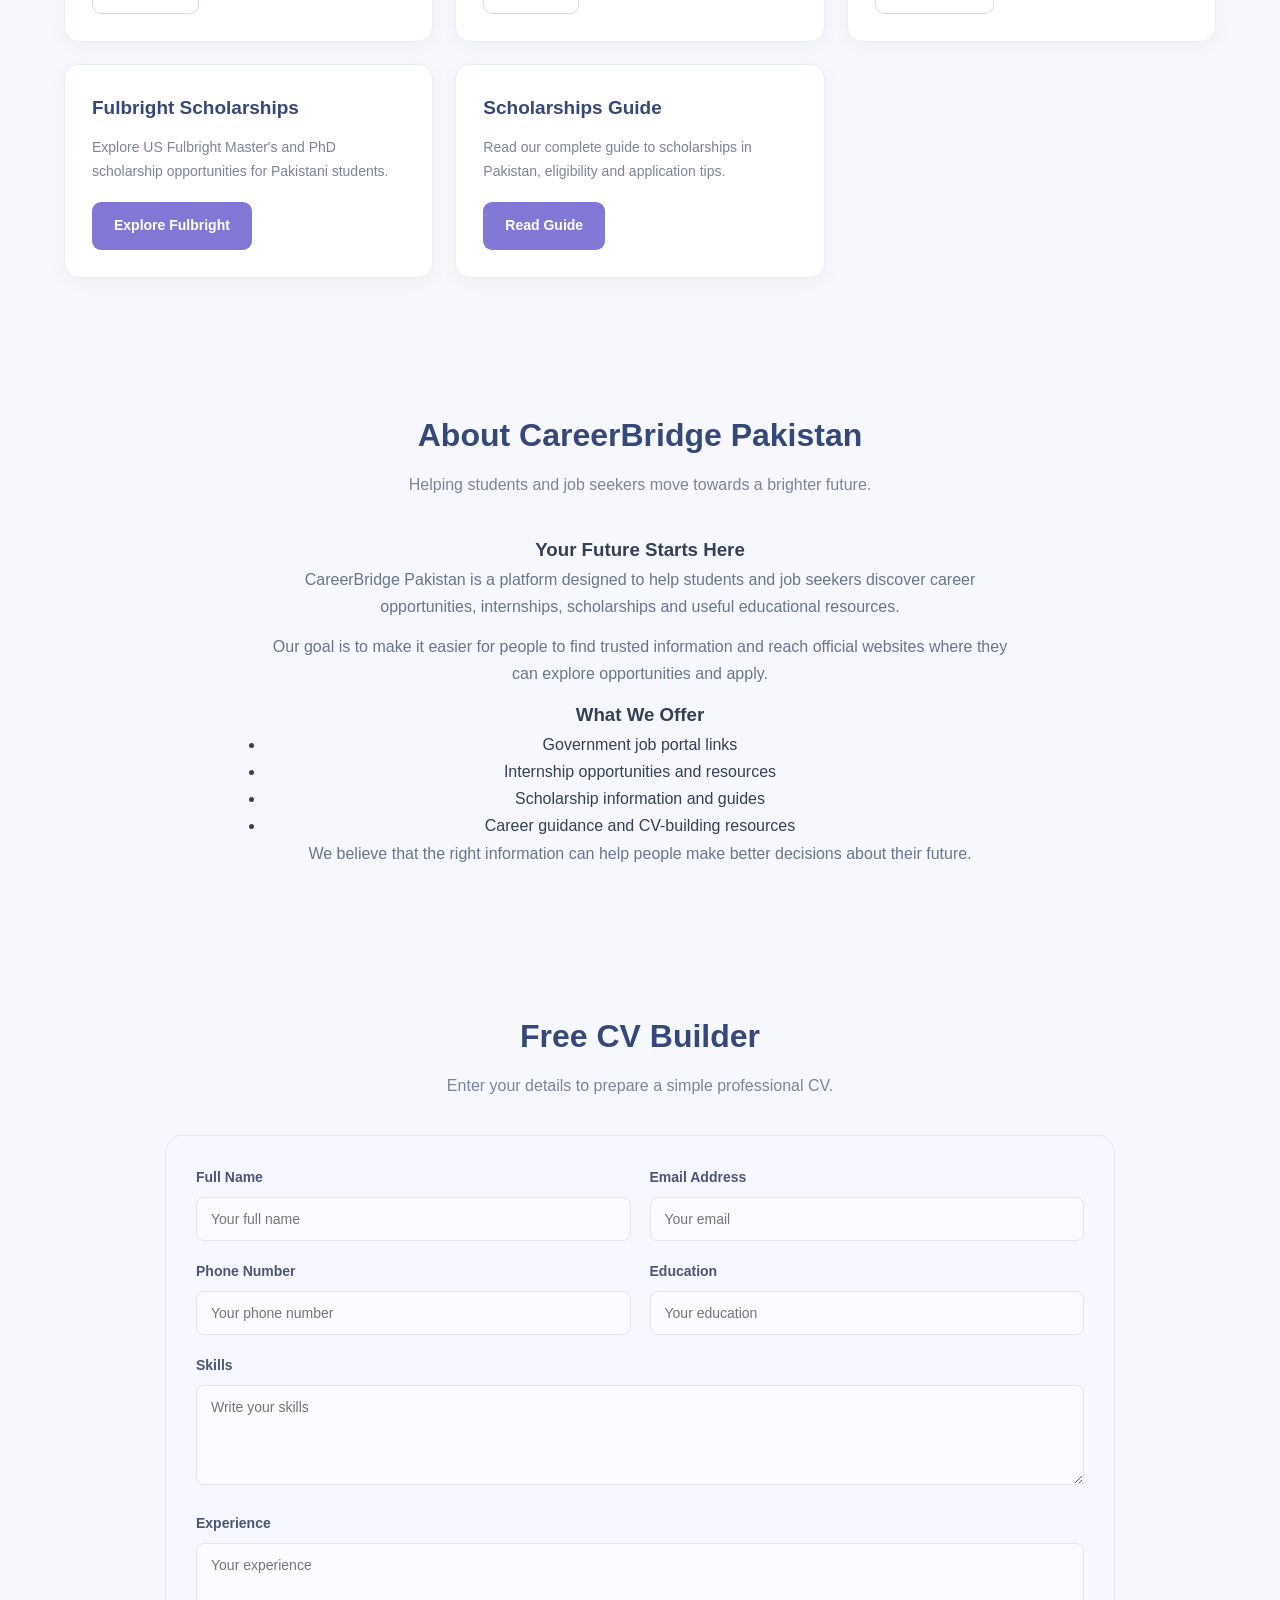
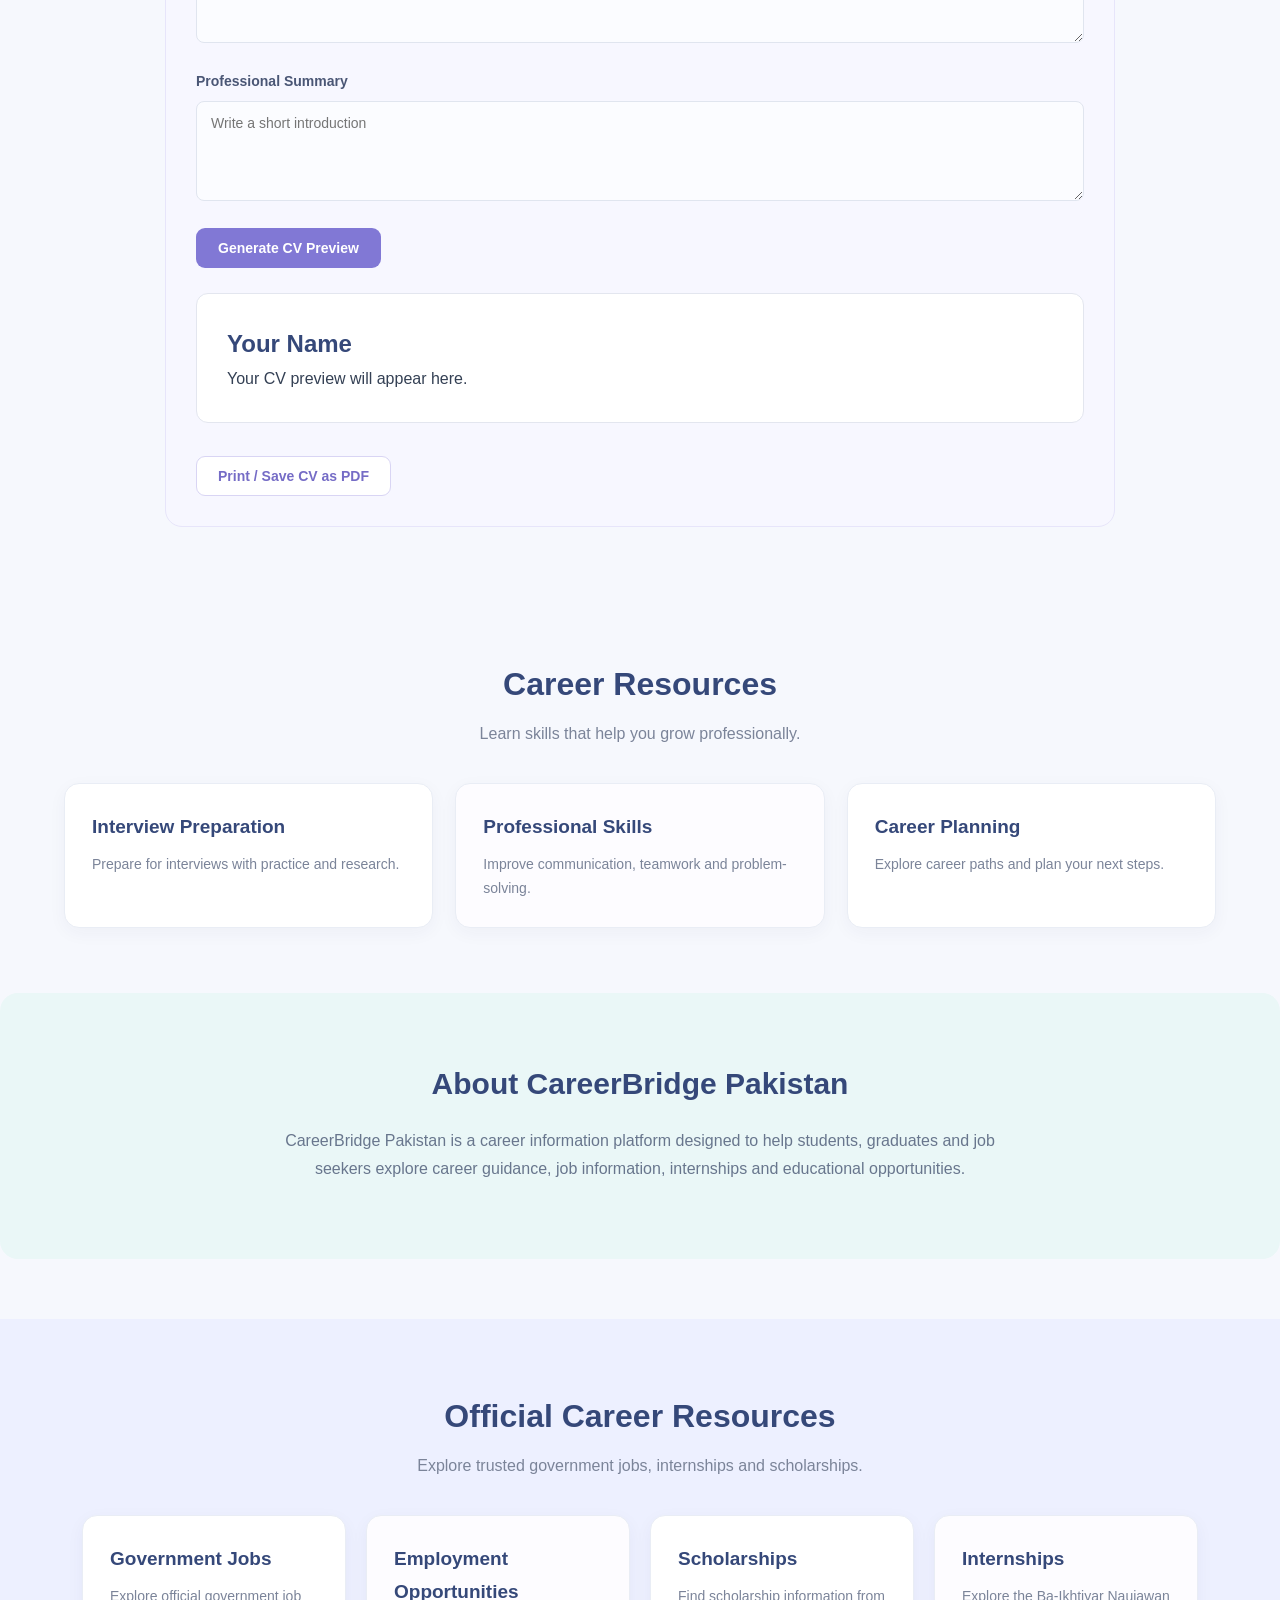
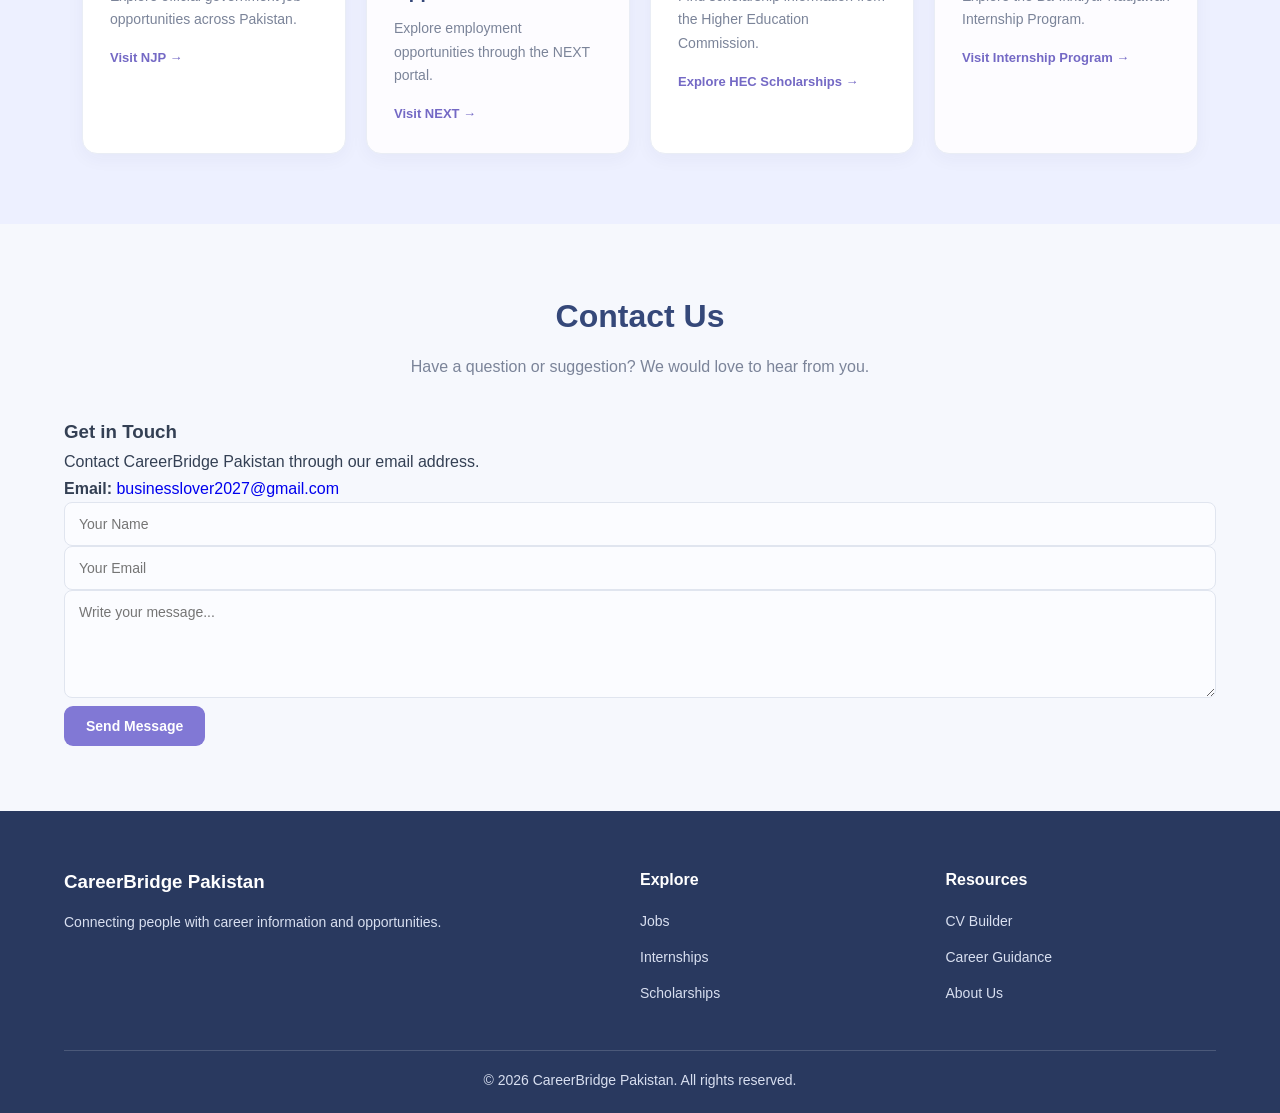
==== commit 7f5523c6: "Update index.html" ====
--- a/index.html
+++ b/index.html
@@ -23,7 +23,9 @@
                     <li><a href="#internships">Internships</a></li>
                     <li><a href="#scholarships">Scholarships</a></li>
                     <li><a href="#cv">CV Builder</a></li>
-                    <li><a href="#resources">Resources</a></li>
+                    <li><a href="#resources">Resources</a></li> 
+                    <li><a href="#about">About Us</a></li>
+<li><a href="#contact">Contact Us</a></li>
                 </ul>
             </nav>
 
@@ -511,3 +513,4 @@
     <script src="script.js"></script>
 </body>
 </html>
+
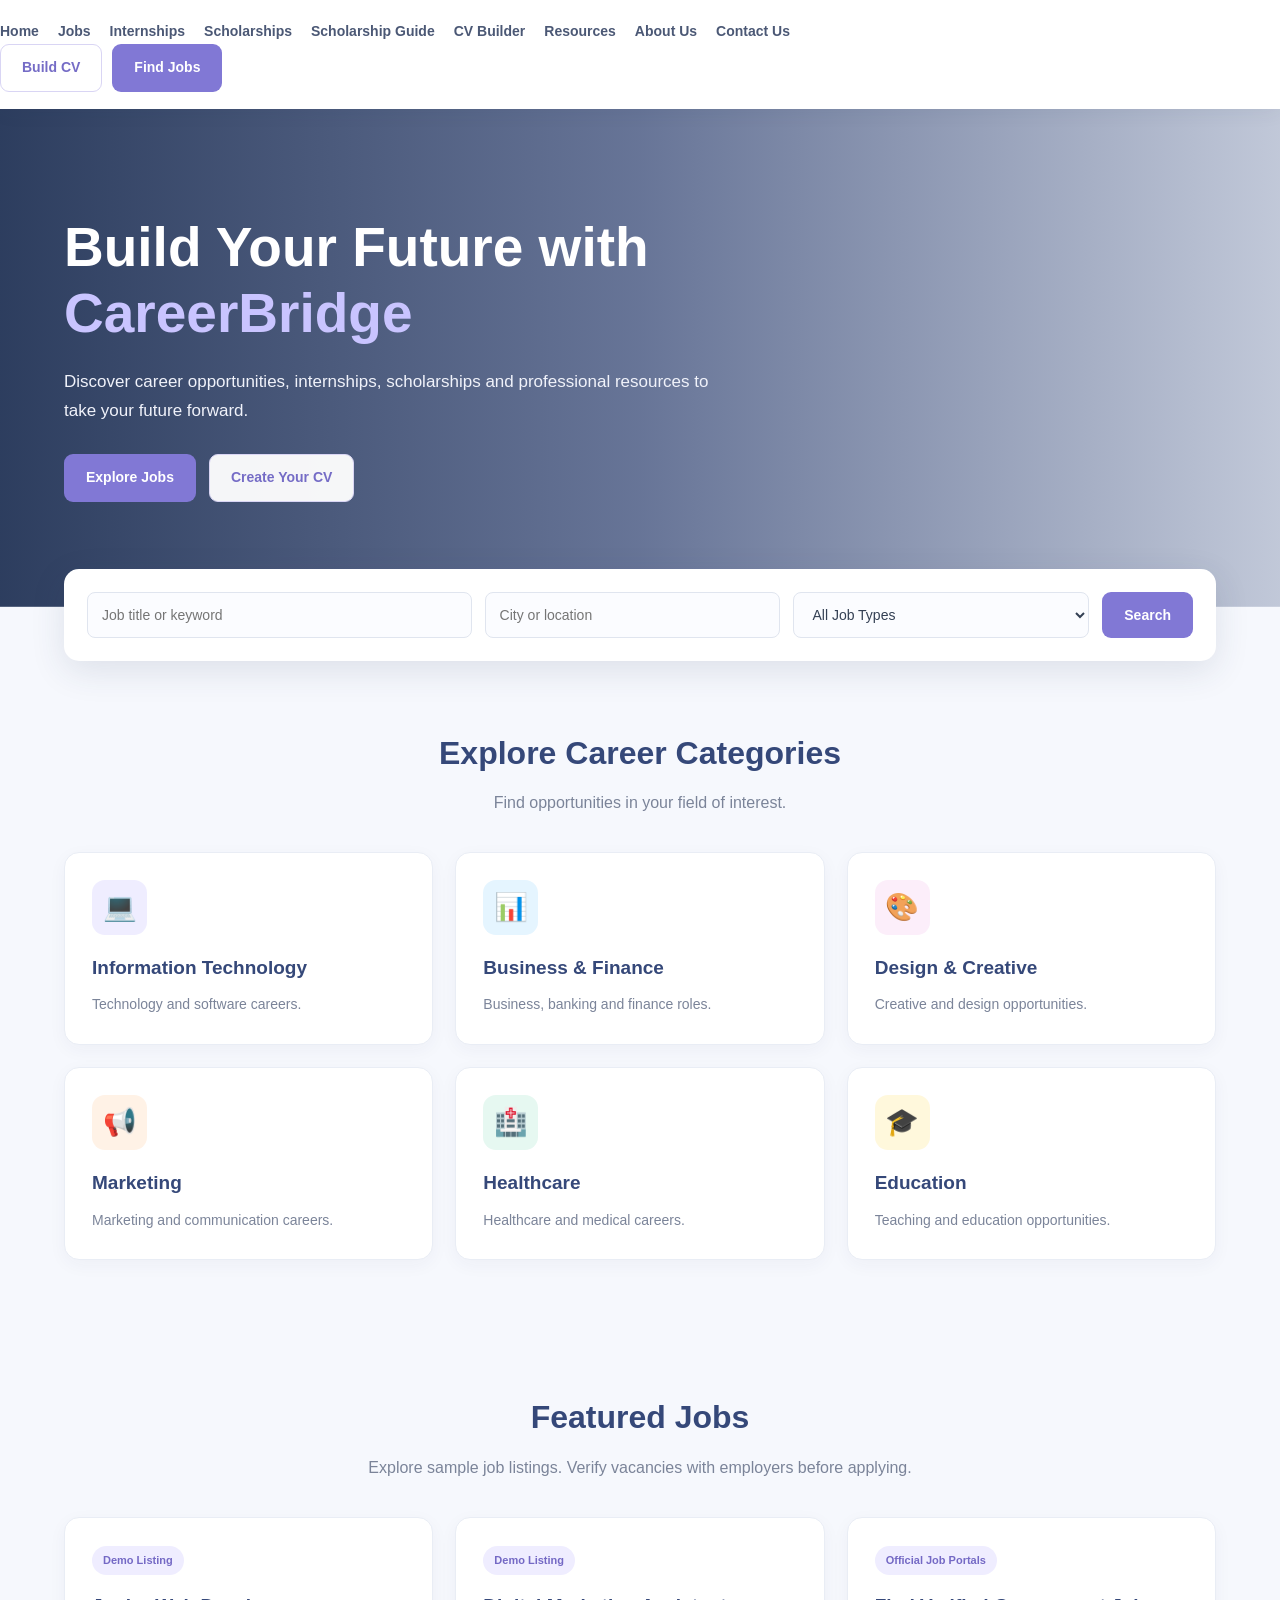
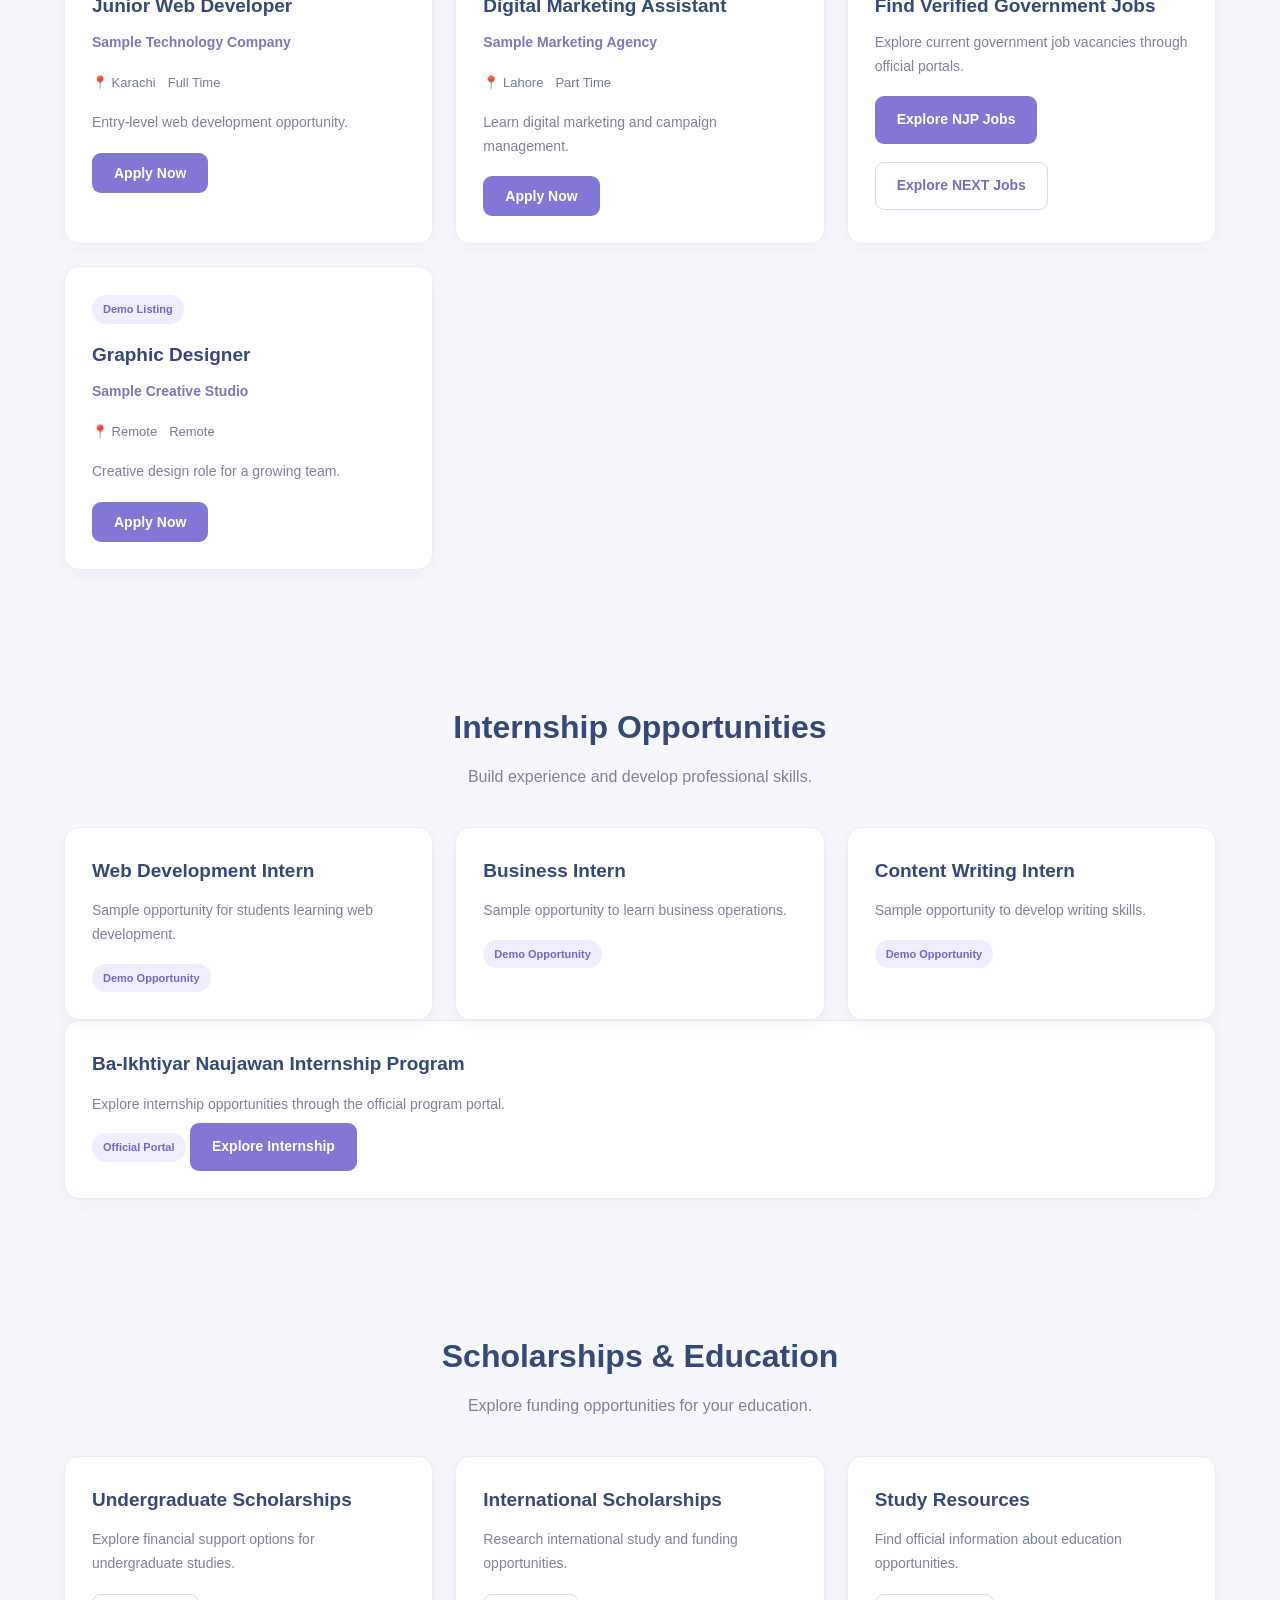
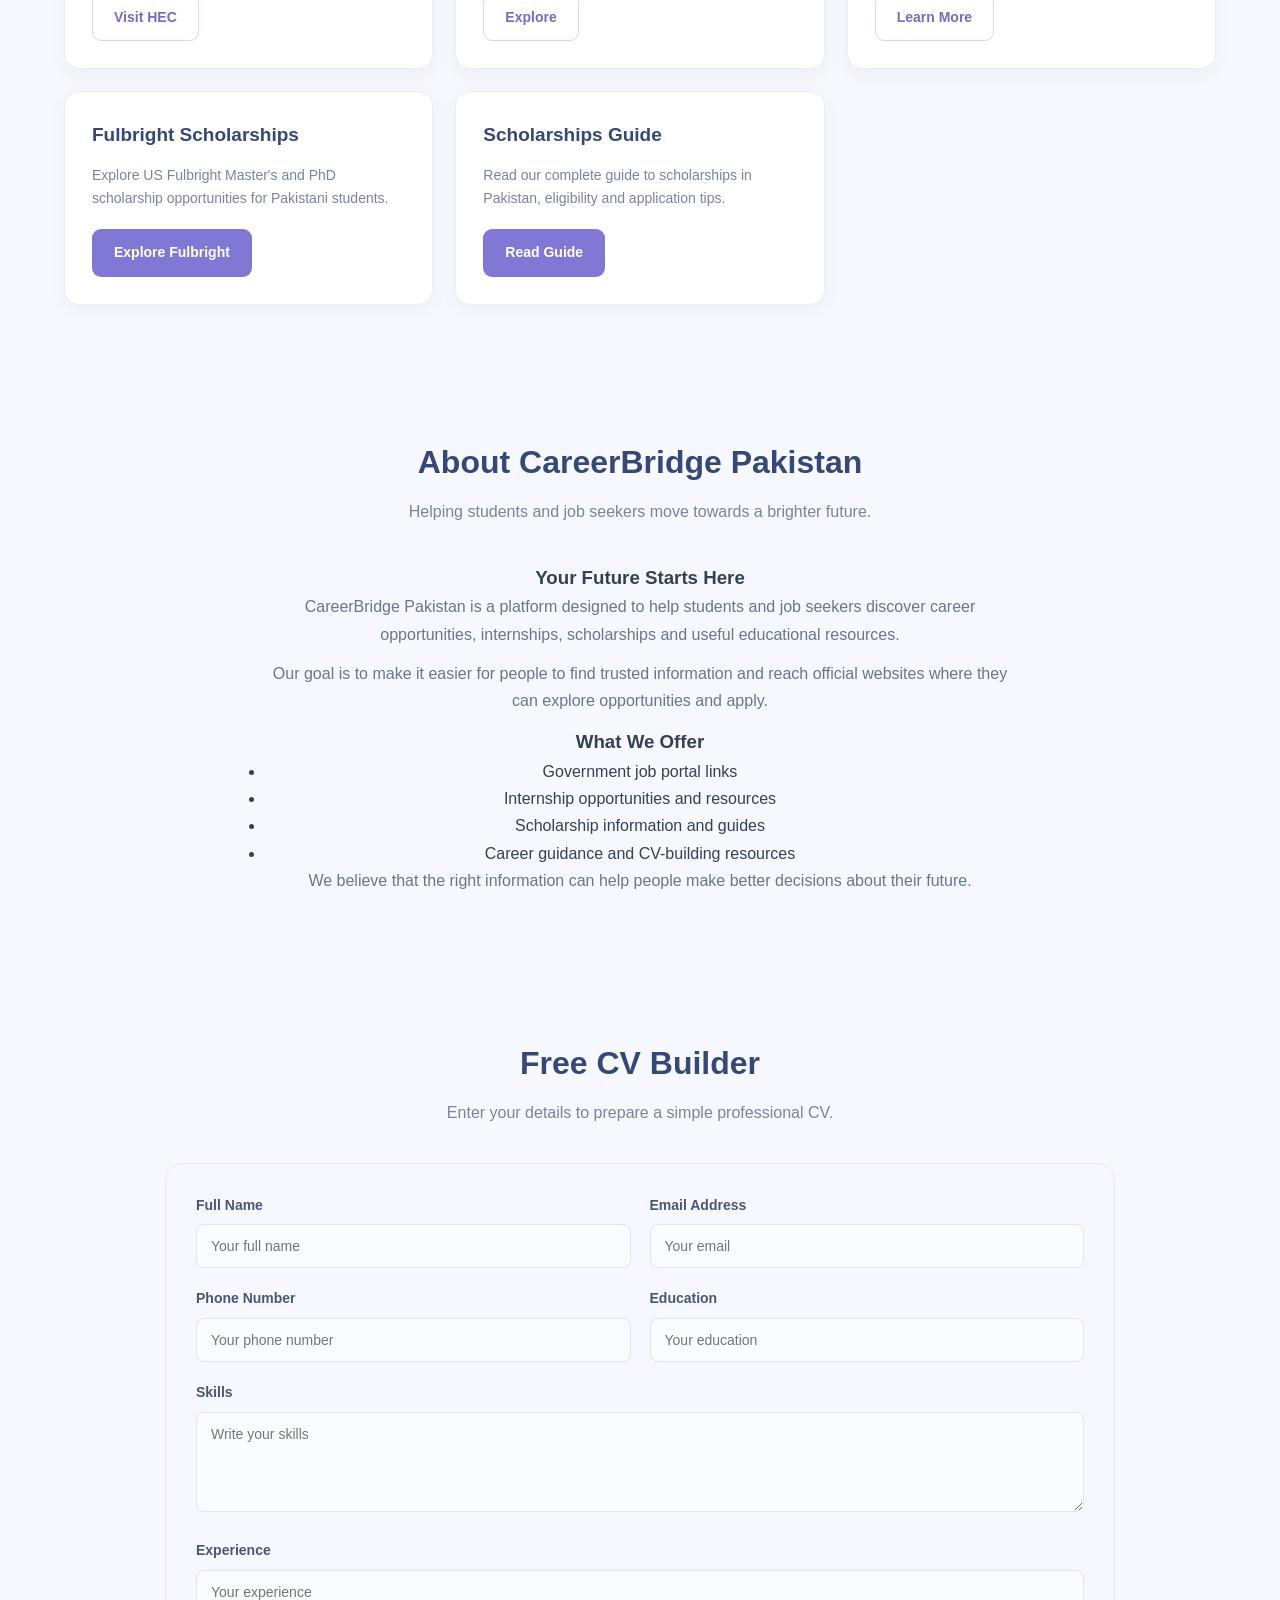
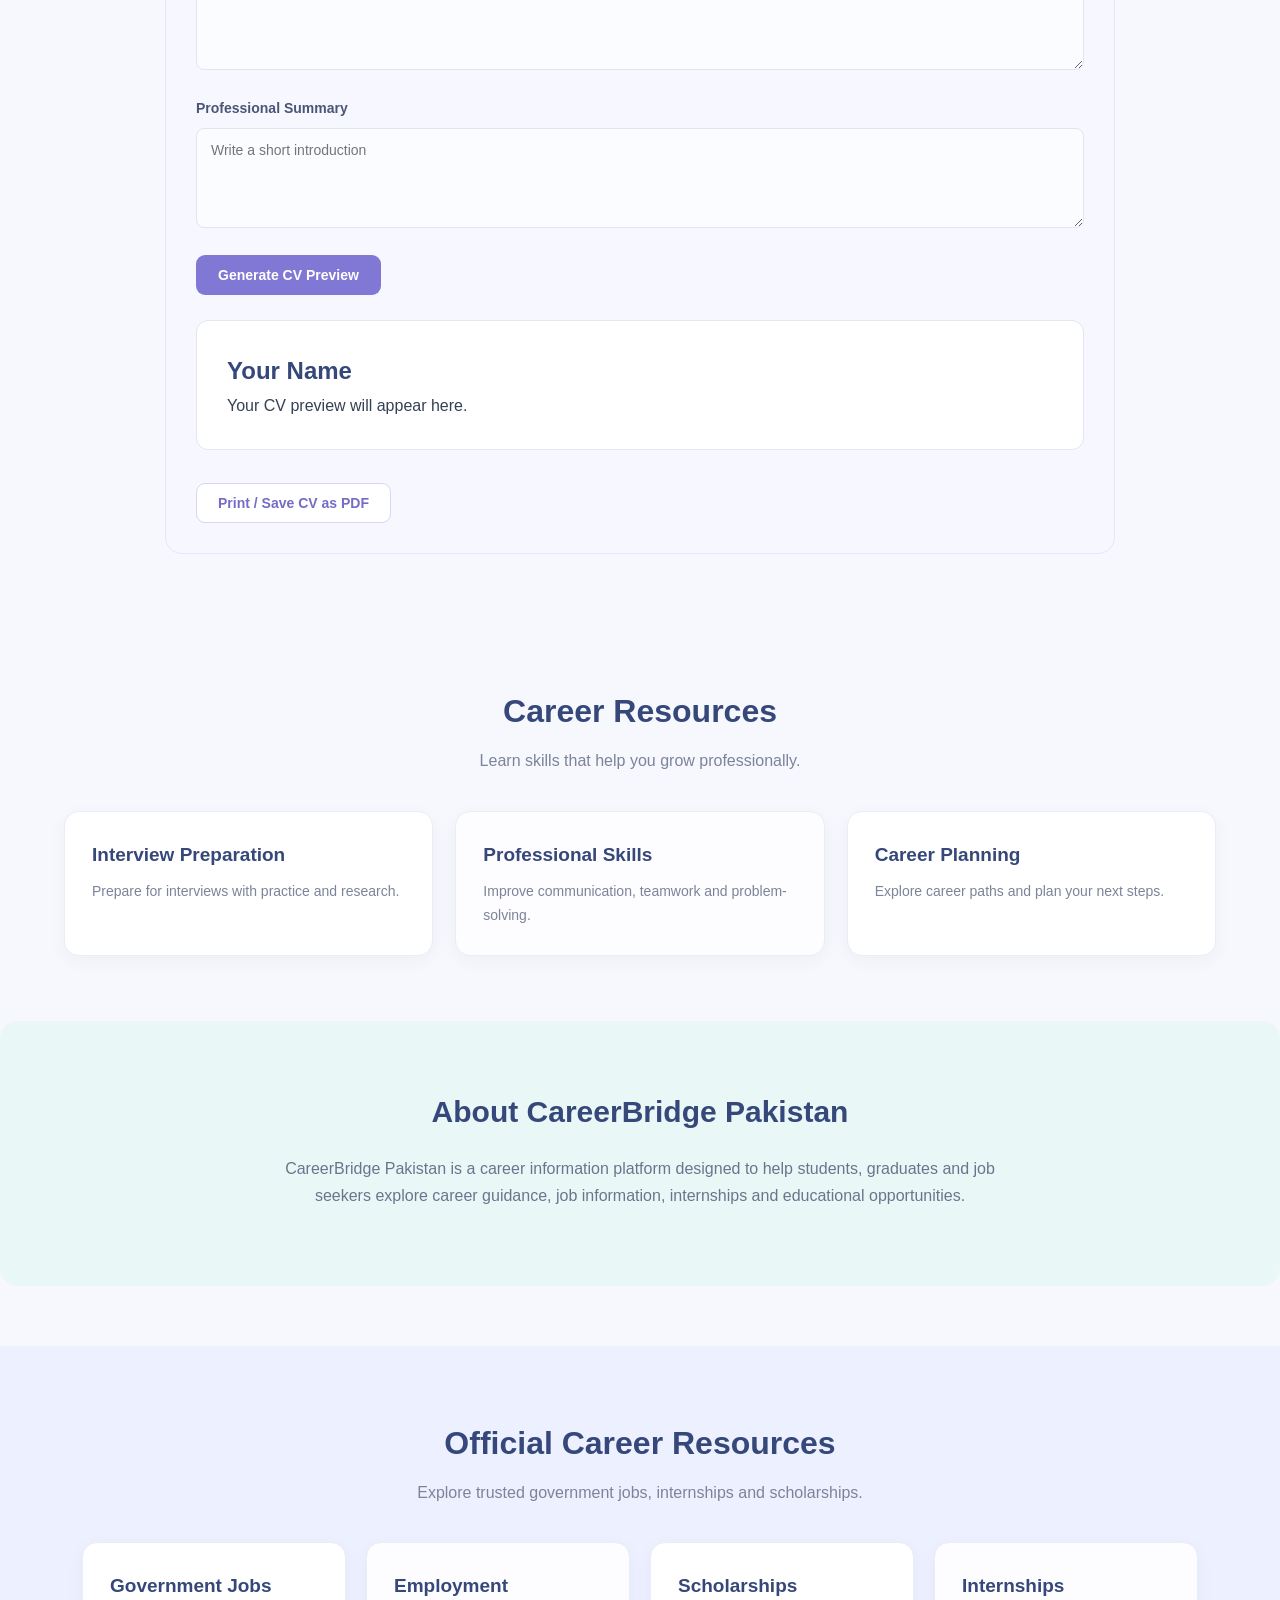
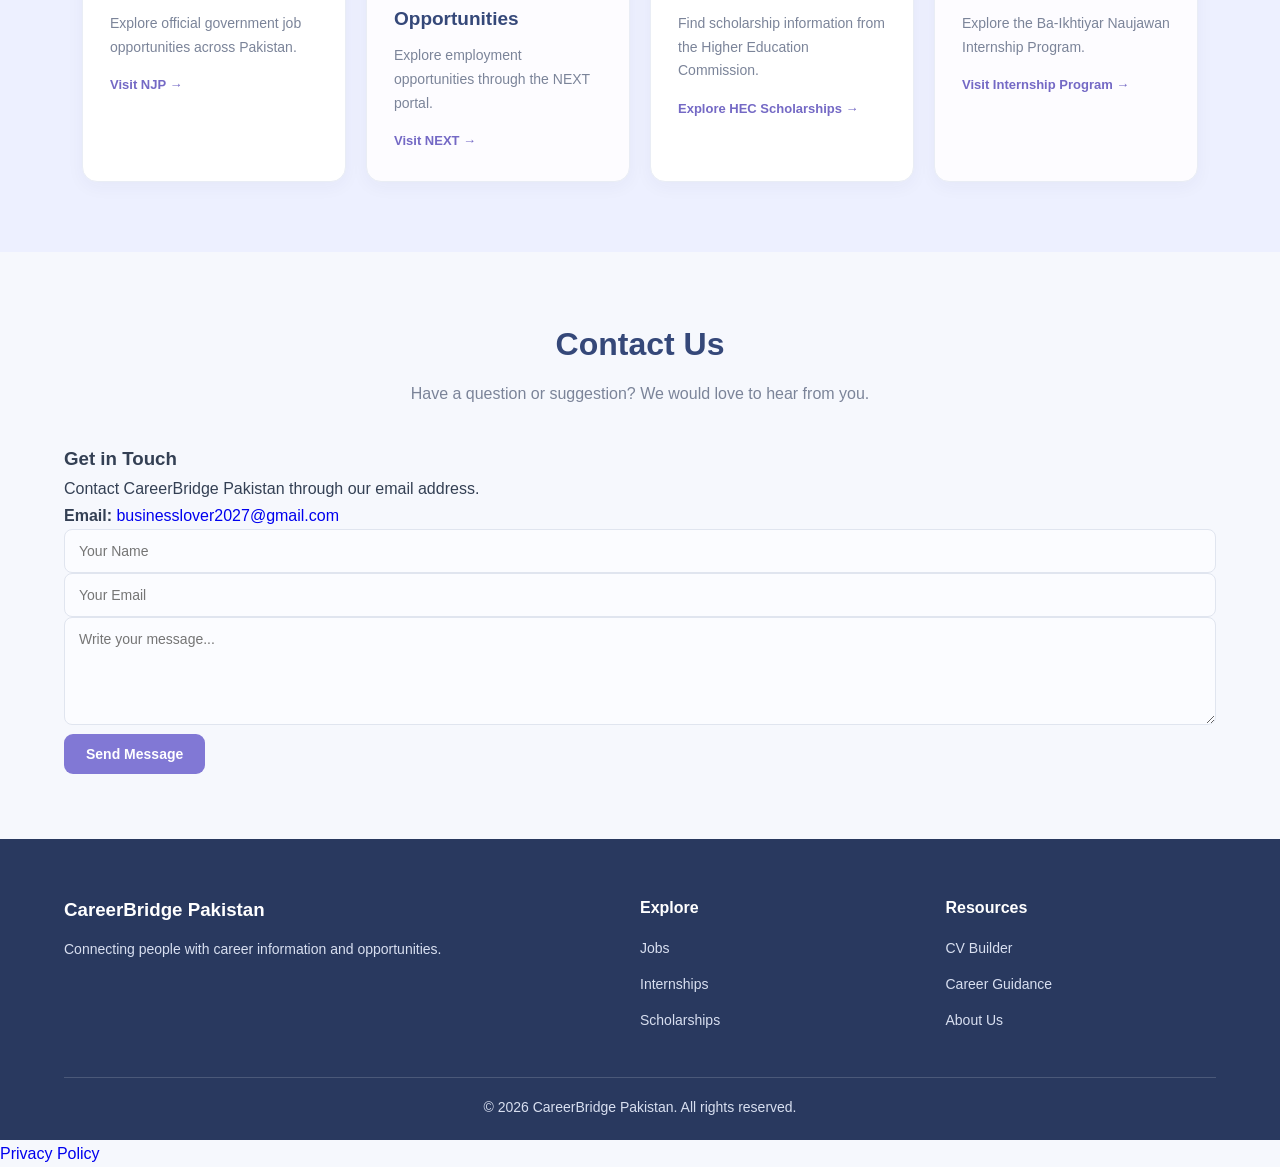
==== commit 39e15913: "Add files via upload" ====
--- a/index.html
+++ b/index.html
@@ -12,22 +12,19 @@
 
     <!-- NAVBAR -->
     <header class="navbar">
-        <div class="container">
-            <a href="#" class="logo">CareerBridge<span>.</span></a>
-            <button class="menu-toggle" type="button" aria-label="Toggle navigation">☰</button>
-
-            <nav>
-                <ul class="nav-links">
-                    <li><a href="#home">Home</a></li>
-                    <li><a href="#jobs">Jobs</a></li>
-                    <li><a href="#internships">Internships</a></li>
-                    <li><a href="#scholarships">Scholarships</a></li>
-                    <li><a href="#cv">CV Builder</a></li>
-                    <li><a href="#resources">Resources</a></li> 
-                    <li><a href="#about">About Us</a></li>
-<li><a href="#contact">Contact Us</a></li>
-                </ul>
-            </nav>
+      
+<ul class="nav-links">
+    <li><a href="#home">Home</a></li>
+    <li><a href="#jobs">Jobs</a></li>
+    <li><a href="#internships">Internships</a></li>
+    <li><a href="#scholarships">Scholarships</a></li>
+    <li><a href="scholarships-guide.html">Scholarship Guide</a></li>
+    <li><a href="#cv">CV Builder</a></li>
+    <li><a href="#resources">Resources</a></li>
+    <li><a href="#about">About Us</a></li>
+    <li><a href="#contact">Contact Us</a></li>
+</ul>
+
 
             <div class="nav-buttons">
                 <a href="#cv" class="btn btn-outline">Build CV</a>
@@ -509,8 +506,9 @@
             </div>
         </div>
     </footer>
-
+<p>
+    <a href="privacy-policy.html">Privacy Policy</a>
+</p>
     <script src="script.js"></script>
 </body>
 </html>
-
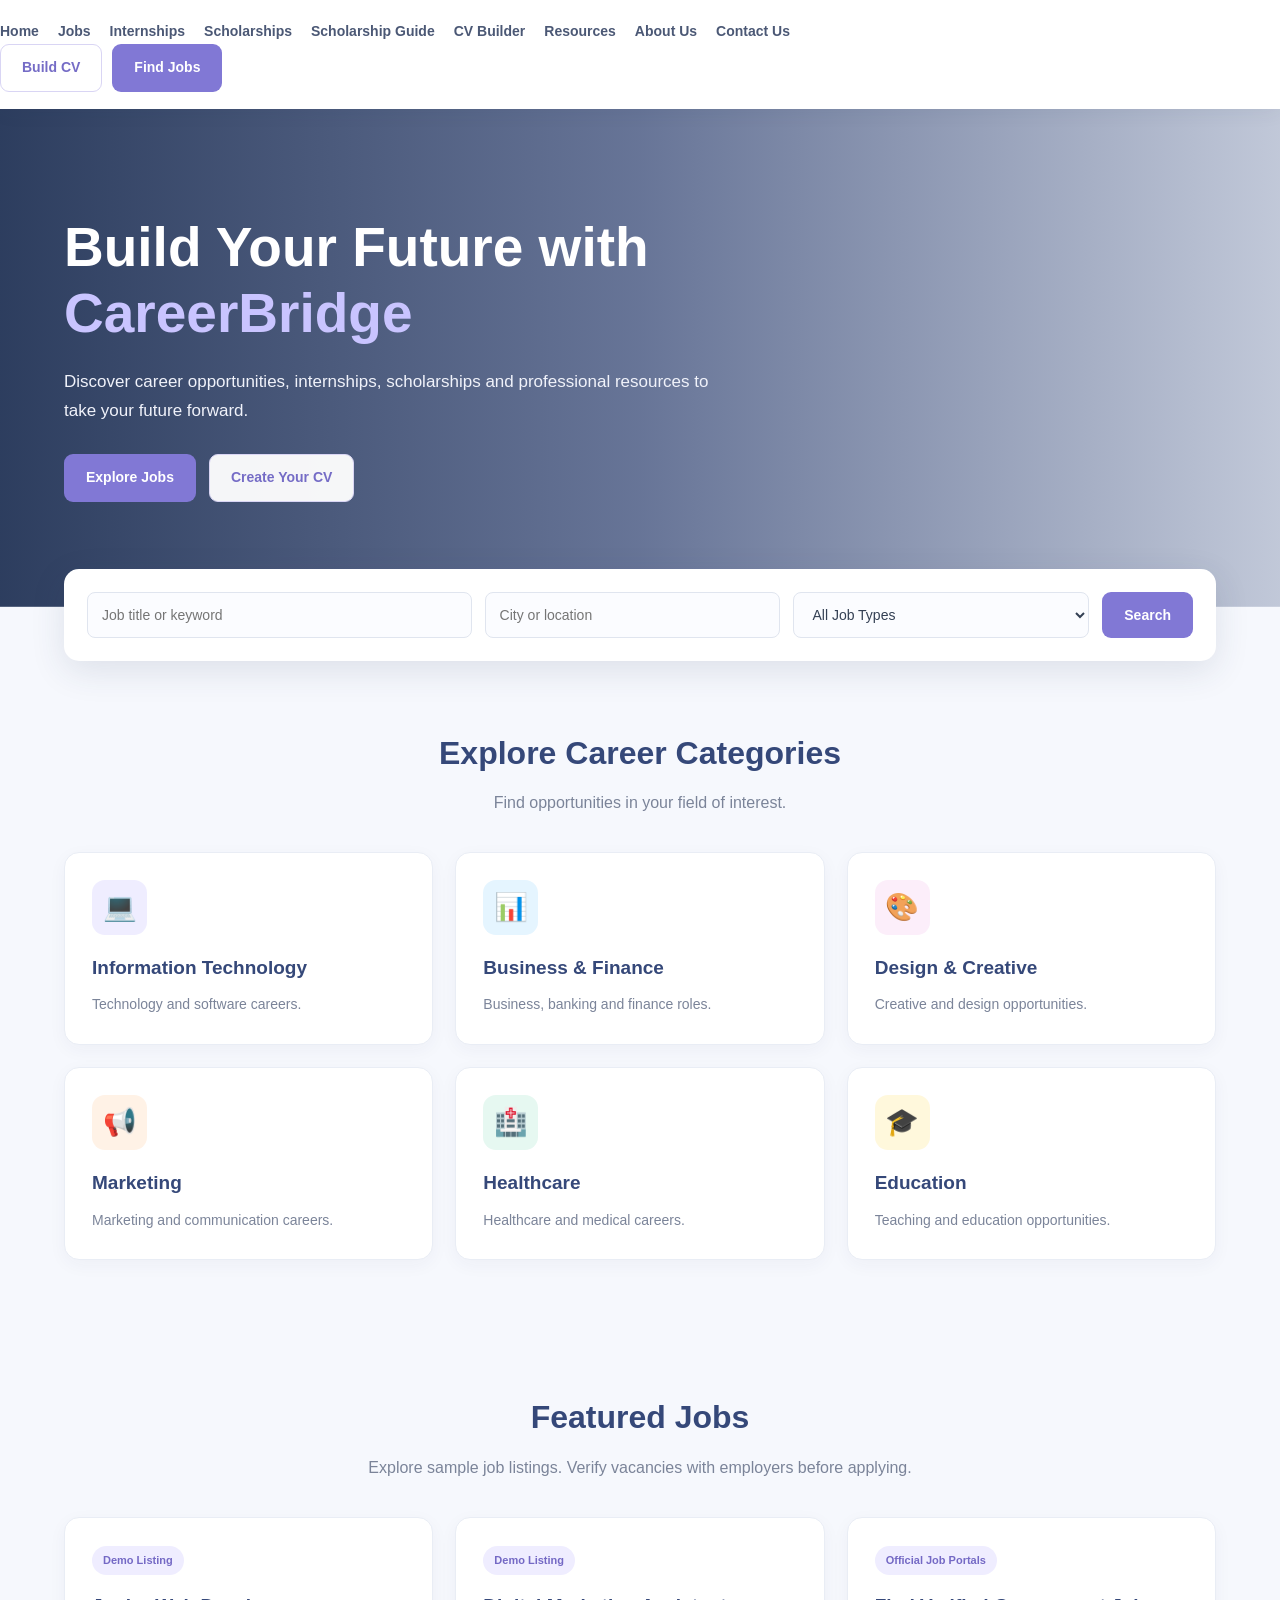
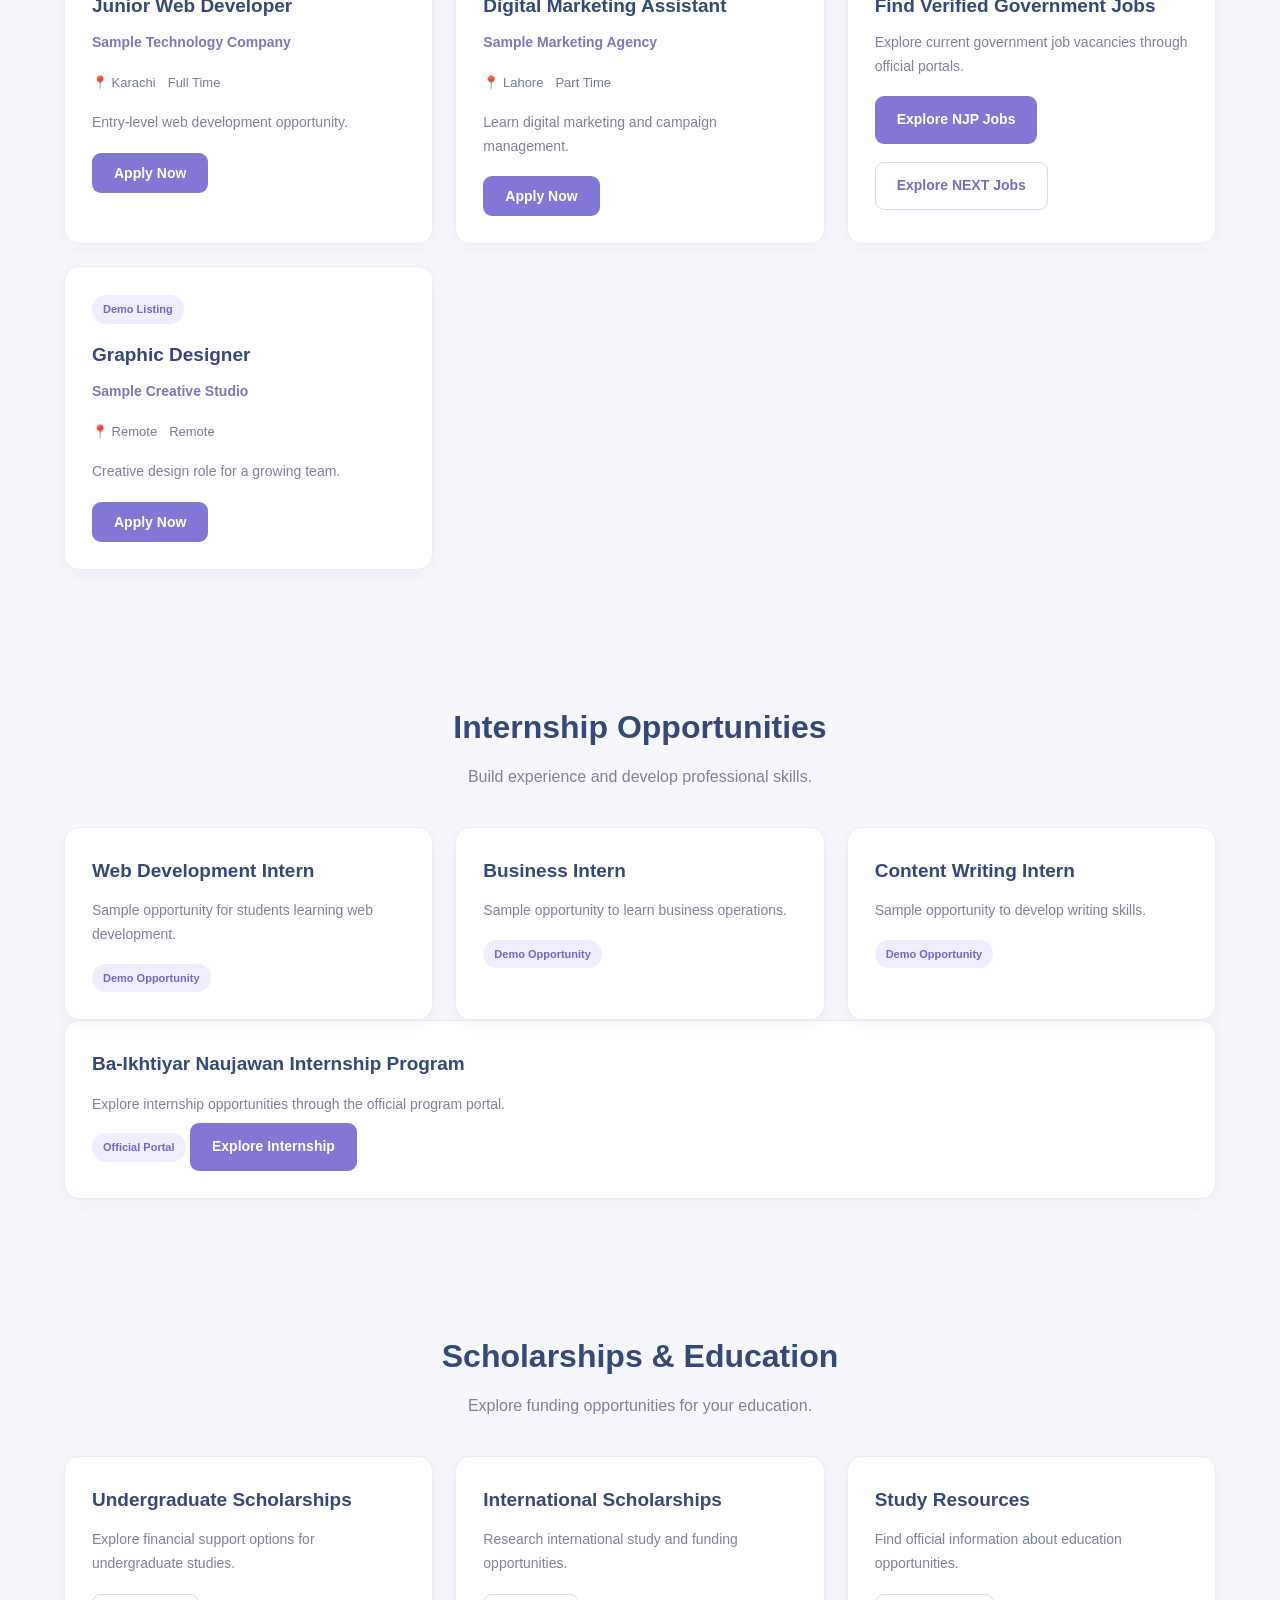
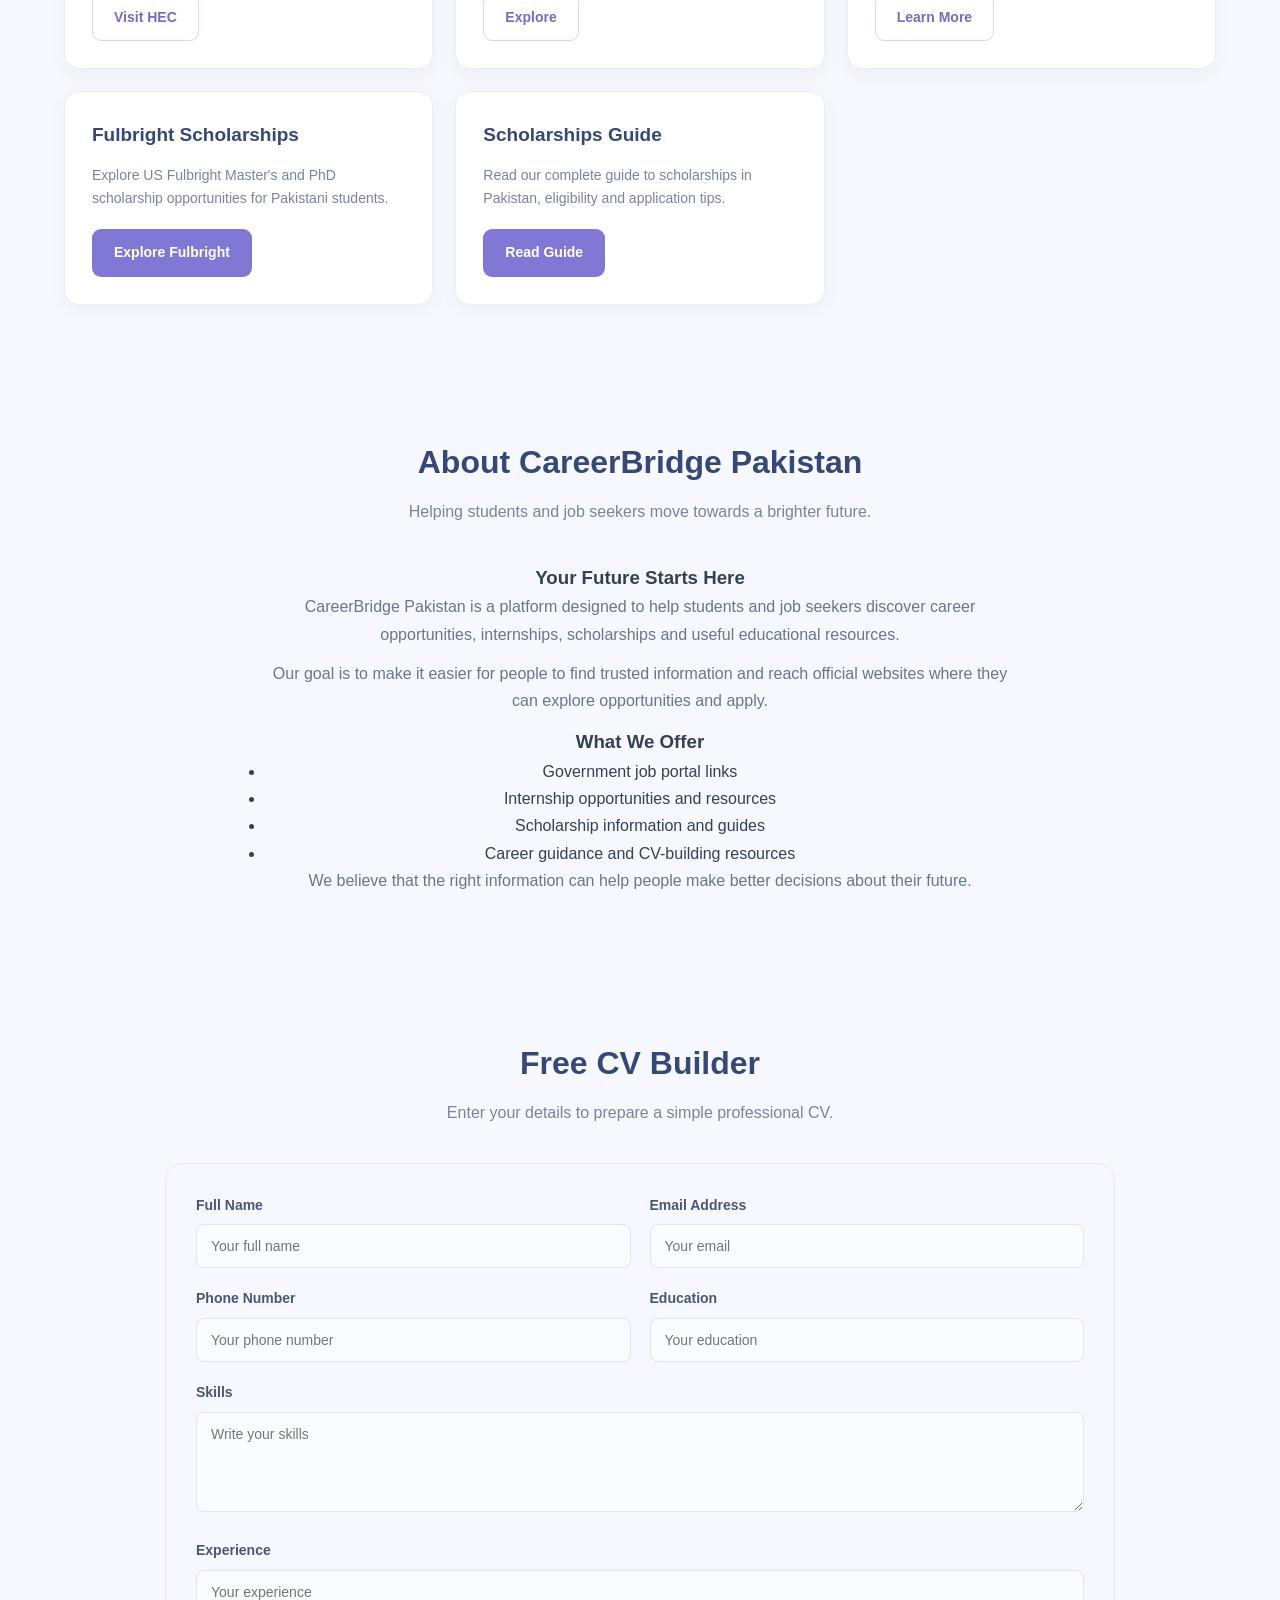
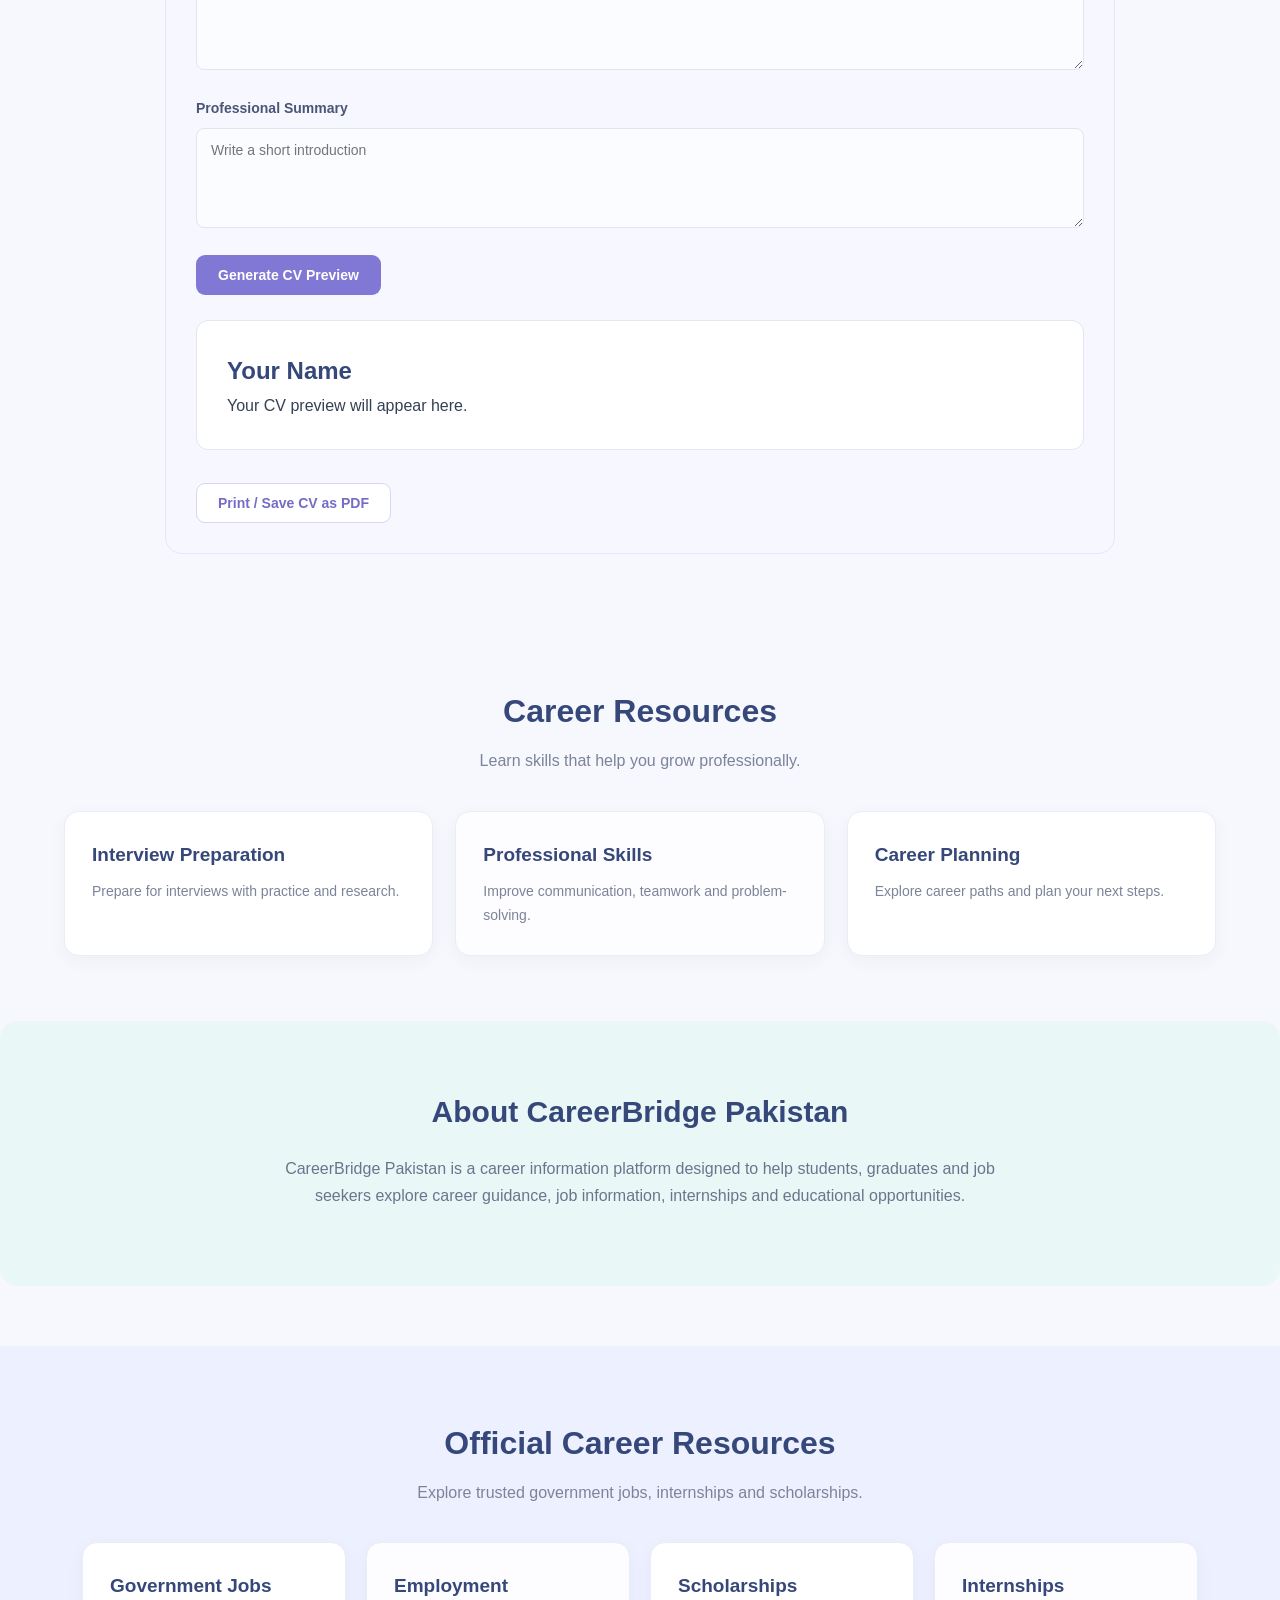
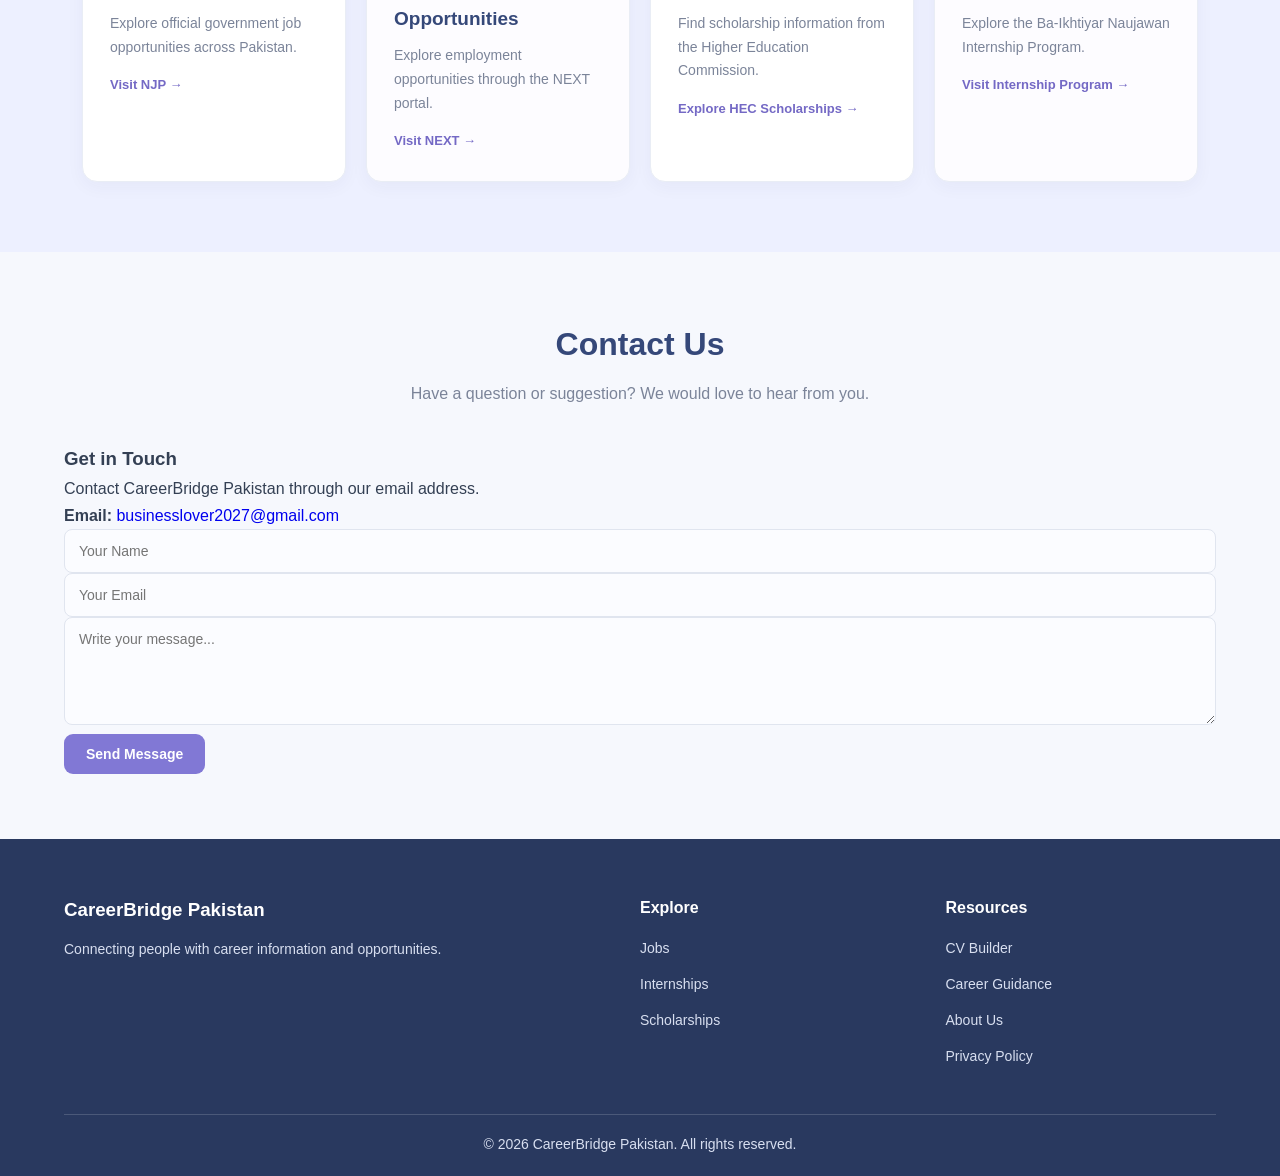
==== commit e543b2b0: "Add files via upload" ====
--- a/index.html
+++ b/index.html
@@ -498,6 +498,7 @@
                         <li><a href="#cv">CV Builder</a></li>
                         <li><a href="#resources">Career Guidance</a></li>
                         <li><a href="#about">About Us</a></li>
+                        <li><a href="privacy-policy.html">Privacy Policy</a></li>
                     </ul>
                 </div>
             </div>
@@ -506,9 +507,6 @@
             </div>
         </div>
     </footer>
-<p>
-    <a href="privacy-policy.html">Privacy Policy</a>
-</p>
     <script src="script.js"></script>
 </body>
 </html>
